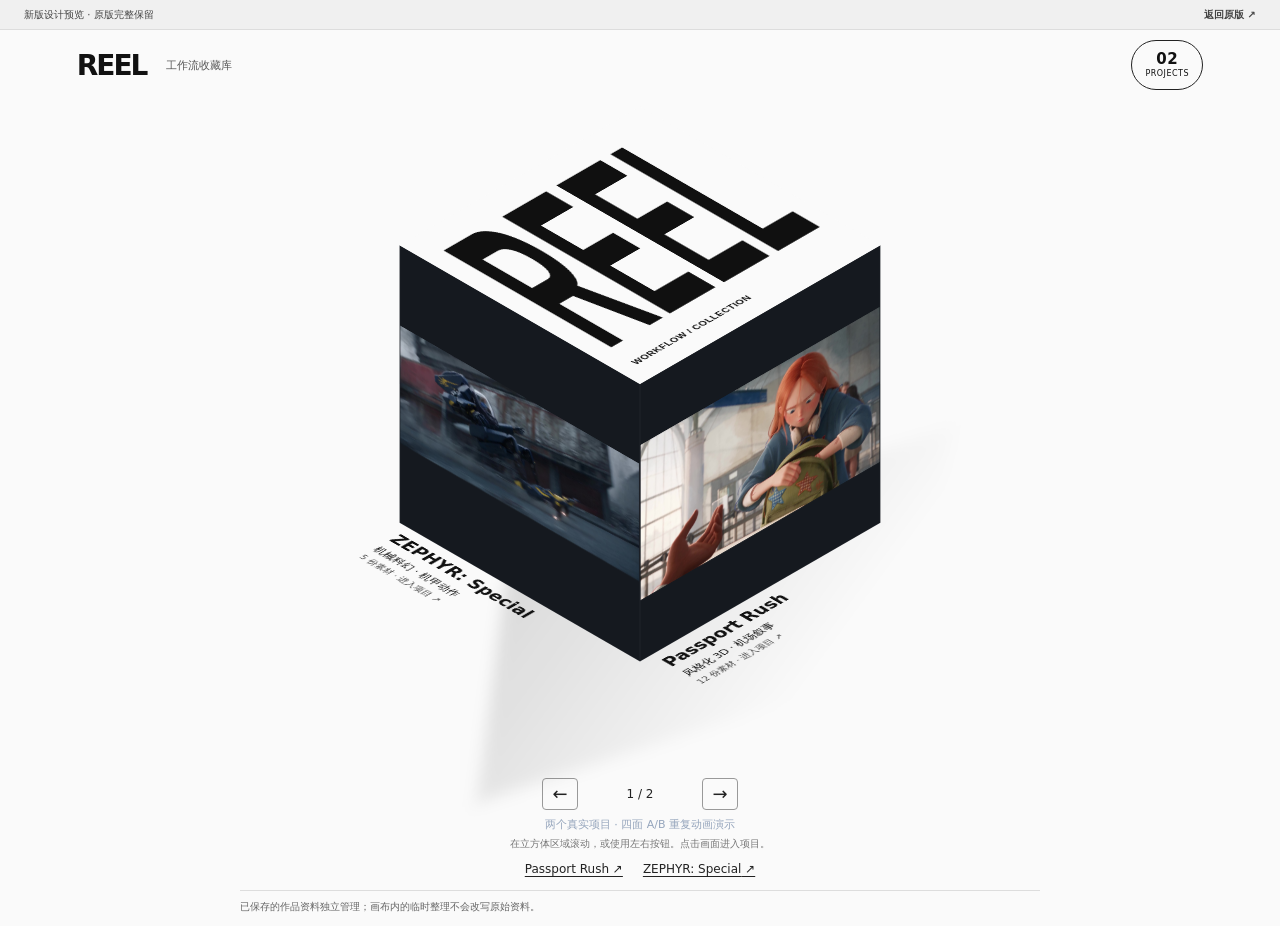
==== preview/index.html @ f267899e "Enlarge cube, correct arrow direction without changing wheel, and center project-count badge" ====
<!doctype html><html lang="zh-CN"><head><meta charset="UTF-8"/><meta name="viewport" content="width=device-width, initial-scale=1.0"/><meta name="theme-color" content="#11151c"/><meta name="description" content="REEL黑蓝工作区功能预览；Passport Rush 与 ZEPHYR 独立项目，完整视频、参考图与中英提示词。原版保留。"/><title>REEL · 新版设计预览</title><link rel="icon" href="./favicon.svg" type="image/svg+xml"/>  <script type="module" crossorigin src="./assets/index-7hRII21x.js"></script>
  <link rel="stylesheet" crossorigin href="./assets/index-BWHjVJ5m.css">
</head><body><div id="root"></div><noscript>REEL画布需要 JavaScript。此页面为公开静态预览，不提供上传或保存。</noscript></body></html>
---- preview/assets/index-BWHjVJ5m.css ----
:root{--theme-hue:336;--accent:hsl(var(--theme-hue) 78% 79%);--accent-strong:hsl(var(--theme-hue) 85% 68%);--lightningcss-light: ;--lightningcss-dark:initial;--lightningcss-light: ;--lightningcss-dark:initial;color-scheme:dark;--bg:hsl(var(--theme-hue) 14.3% 5.5%);--panel:hsl(var(--theme-hue) 13.6% 8.6%);--line:hsl(var(--theme-hue) 11.4% 17.3%);--text:hsl(var(--theme-hue) 15% 92.2%);--muted:hsl(var(--theme-hue) 7.4% 54.7%);--legacy-accent:hsl(var(--theme-hue) 67.7% 80.6%)}*{box-sizing:border-box}body{background:var(--bg);color:var(--text);margin:0;font-family:Inter,-apple-system,BlinkMacSystemFont,Segoe UI,PingFang SC,Microsoft Yahei,sans-serif;font-size:13px}button,input,select,textarea{font:inherit}button,a,input,textarea,select{-webkit-tap-highlight-color:transparent}button{cursor:pointer}button:disabled{opacity:.45;cursor:wait}button{justify-content:center;align-items:center;gap:7px;display:inline-flex}a{color:inherit;text-decoration:none}button:focus-visible,a:focus-visible{outline:2px solid var(--accent);outline-offset:3px}input:focus,textarea:focus,select:focus{outline:1px solid hsl(var(--theme-hue) 36.4% 66.1%);border-color:hsl(var(--theme-hue) 36.4% 66.1%)}.studio{min-height:100vh;display:flex}.sidebar{background:hsl(var(--theme-hue) 12.8% 7.6%);border-right:1px solid var(--line);z-index:30;flex-direction:column;flex-shrink:0;width:238px;padding:32px 19px 19px;display:flex;position:fixed;inset:0 auto 0 0}.brand{letter-spacing:3px;align-items:center;gap:12px;padding:0 9px;font-size:24px;font-weight:650;display:flex}.brand-mark{border:1px solid hsl(var(--theme-hue) 21.0% 52.4%);background:hsl(var(--theme-hue) 17.9% 15.3%);width:42px;height:42px;color:var(--accent);border-radius:11px;place-items:center;display:grid}.brand small{letter-spacing:2px;color:hsl(var(--theme-hue) 11.8% 60%);margin-top:5px;font-size:8px;font-weight:400;display:block}.private-label{color:hsl(var(--theme-hue) 18.8% 66.7%);letter-spacing:1px;align-items:center;gap:8px;margin:31px 8px 26px;font-size:10px;display:flex}.private-label>span,.top-label>span{background:hsl(var(--theme-hue) 42.0% 74.3%);border-radius:50%;width:5px;height:5px;display:inline-block}.sidebar-section{color:hsl(var(--theme-hue) 10.1% 66.9%);justify-content:space-between;align-items:center;margin:0 9px 12px;font-size:11px;display:flex}.icon-button{color:hsl(var(--theme-hue) 13.7% 70.0%);background:0 0;border:0;border-radius:6px;padding:5px}.icon-button:hover{background:hsl(var(--theme-hue) 18.6% 16.9%);color:#fff}.project-search{color:hsl(var(--theme-hue) 8.2% 52.2%);border:1px solid hsl(var(--theme-hue) 11.6% 16.9%);background:hsl(var(--theme-hue) 14.3% 5.5%);border-radius:7px;align-items:center;gap:8px;padding:9px 10px;display:flex}.project-search input{width:100%;min-width:0;color:hsl(var(--theme-hue) 18.4% 85.1%);background:0 0;border:0;outline:none;font-size:11px}.project-list{flex-direction:column;gap:6px;margin-top:17px;display:flex;overflow:auto}.project-list button{color:hsl(var(--theme-hue) 10.1% 69.0%);text-align:left;background:0 0;border:1px solid #0000;border-radius:8px;justify-content:flex-start;gap:10px;padding:13px 10px;font-size:12px}.project-list button span{text-overflow:ellipsis;white-space:nowrap;flex:1;overflow:hidden}.project-list button>svg:last-child{opacity:.4}.project-list button.active{border-color:hsl(var(--theme-hue) 21.8% 35.1%);background:linear-gradient(100deg,hsl(var(--theme-hue) 19.6% 19.0%),hsl(var(--theme-hue) 16.7% 11.8%));color:hsl(var(--theme-hue) 65.4% 89.8%)}.sidebar-bottom{gap:6px;margin-top:auto;padding-top:25px;display:grid}.sidebar-bottom>button{color:hsl(var(--theme-hue) 9.7% 59.6%);background:0 0;border:0;border-radius:7px;justify-content:flex-start;padding:10px;font-size:11px}.sidebar-bottom>button:hover{background:hsl(var(--theme-hue) 14.7% 13.3%)}.cloud-note{border-top:1px solid var(--line);color:hsl(var(--theme-hue) 12.0% 67.5%);align-items:center;gap:10px;margin-top:14px;padding:20px 10px 3px;font-size:10px;display:flex}.cloud-note small{color:hsl(var(--theme-hue) 7.8% 42.9%);margin-top:5px;font-size:9px;display:block}.main{width:calc(100% - 238px);min-width:0;margin-left:238px}.topbar{border-bottom:1px solid hsl(var(--theme-hue) 13.9% 14.1%);background:hsl(var(--theme-hue) 16.1% 6.1%);justify-content:space-between;align-items:center;height:68px;padding:0 36px;display:flex}.breadcrumb{color:hsl(var(--theme-hue) 7.6% 51.2%);align-items:center;gap:11px;font-size:11px;display:flex}.breadcrumb b{color:hsl(var(--theme-hue) 17.0% 79.2%);font-weight:400}.top-label{color:hsl(var(--theme-hue) 14.4% 60.6%);letter-spacing:1.5px;align-items:center;gap:7px;font-size:8px;display:flex}.mobile-toggle{display:none}.project-heading{justify-content:space-between;align-items:center;gap:25px;padding:34px 36px 25px;display:flex}.eyebrow{letter-spacing:2.2px;color:hsl(var(--theme-hue) 30.3% 65.7%);margin-bottom:12px;font-size:9px}h1{letter-spacing:-.6px;margin:0 0 13px;font-size:31px;font-weight:550}.project-heading p{color:hsl(var(--theme-hue) 9.8% 57.8%);max-width:680px;margin:0;font-size:12px;line-height:1.8}.project-meta{color:hsl(var(--theme-hue) 8.4% 46.7%);align-items:center;gap:11px;margin-top:16px;font-size:10px;display:flex}.project-meta a{color:hsl(var(--theme-hue) 34.8% 72.9%);align-items:center;gap:4px;display:flex}.heading-actions{flex-shrink:0;gap:9px;display:flex}.primary,.subtle{border-radius:7px;padding:10px 15px;font-size:11px;font-weight:500}.primary{border:1px solid hsl(var(--theme-hue) 63.6% 82.7%);background:hsl(var(--theme-hue) 57.8% 78.6%);color:hsl(var(--theme-hue) 29.8% 11.2%);box-shadow:0 2px 14px hsl(var(--theme-hue) 57.8% 78.6% / .055)}.primary:hover{background:hsl(var(--theme-hue) 72.7% 87.1%)}.subtle{border:1px solid hsl(var(--theme-hue) 16.9% 23.1%);background:hsl(var(--theme-hue) 15.8% 11.2%);color:hsl(var(--theme-hue) 25.2% 77.5%)}.subtle:hover{border-color:hsl(var(--theme-hue) 21.7% 49.6%)}.stats{border:1px solid var(--line);background:hsl(var(--theme-hue) 16.3% 8.4%);border-radius:10px;align-items:center;margin:0 36px 26px;padding:17px 23px;display:flex}.stats>div{border-right:1px solid hsl(var(--theme-hue) 12.9% 16.7%);align-items:center;gap:20px;min-width:115px;margin-right:23px;display:flex}.stats>div span{color:hsl(var(--theme-hue) 10.9% 58.6%);font-size:10px}.stats strong{color:hsl(var(--theme-hue) 23.1% 87.3%);font-size:24px;font-weight:400}.stats>div:first-child strong{color:hsl(var(--theme-hue) 61.3% 81.8%)}.stats>p{text-align:right;color:hsl(var(--theme-hue) 11.4% 41.2%);margin:0 0 0 auto;font-size:9px;line-height:1.8}.stats>p b{color:hsl(var(--theme-hue) 17.0% 66.5%);font-weight:400}.canvas-wrap{padding:0 36px 28px}.project-empty-strip{border:1px dashed hsl(var(--theme-hue) 22.7% 25.9%);background:hsl(var(--theme-hue) 21.4% 11.0%);color:hsl(var(--theme-hue) 16.4% 60.6%);border-radius:9px;justify-content:space-between;align-items:center;gap:15px;margin-bottom:14px;padding:16px 20px;font-size:11px;line-height:1.8;display:flex}.project-empty-strip strong{color:hsl(var(--theme-hue) 52.1% 81.2%);margin-right:9px}.project-empty-strip button{color:hsl(var(--theme-hue) 52.1% 81.2%);white-space:nowrap;background:0 0;border:0;font-size:11px}.iwc-stage{height:calc(100dvh - 400px)!important;min-height:390px!important}.welcome{text-align:center;background:radial-gradient(ellipse at 50% 32%,hsl(var(--theme-hue) 28.3% 18.0% / .188),transparent 55%);flex-direction:column;align-items:center;min-height:calc(100vh - 68px);padding:70px 40px;display:flex}.welcome h1{letter-spacing:1px;margin:9px 0 18px;font-size:43px;font-weight:500;line-height:1.4}.welcome p{color:hsl(var(--theme-hue) 12.5% 59.2%);margin:0 0 28px;font-size:12px;line-height:2}.large{padding:13px 21px;font-size:12px}.text-button{color:hsl(var(--theme-hue) 27.1% 64.5%);background:0 0;border:0;padding:12px;font-size:11px}.welcome-foot{color:hsl(var(--theme-hue) 12.2% 38.4%);align-items:center;gap:8px;margin-top:40px;font-size:9px;display:flex}.welcome-art{width:310px;height:150px;margin-bottom:25px;position:relative}.art-card{background:linear-gradient(145deg,hsl(var(--theme-hue) 15.7% 16.3%),hsl(var(--theme-hue) 16.3% 8.4%));border:1px solid hsl(var(--theme-hue) 19.4% 39.4%);width:112px;height:89px;color:hsl(var(--theme-hue) 37.8% 73.5%);z-index:2;border-radius:7px;flex-direction:column;justify-content:center;align-items:center;gap:12px;display:flex;position:absolute;box-shadow:0 10px 40px #0006}.art-card span{letter-spacing:1.5px;color:hsl(var(--theme-hue) 13.9% 52.2%);font-size:6px}.art-card.one{top:25px;left:0;transform:rotate(-8deg)}.art-card.two{z-index:3;border-color:hsl(var(--theme-hue) 26.2% 55.9%);width:135px;height:108px;top:0;left:98px}.art-card.three{top:43px;left:210px;transform:rotate(9deg)}.loading{min-height:60vh;color:hsl(var(--theme-hue) 14.1% 62.5%);justify-content:center;align-items:center;gap:15px;display:flex}.spinner{border:1px solid hsl(var(--theme-hue) 18.7% 24.1%);border-top-color:hsl(var(--theme-hue) 49.1% 78.4%);border-radius:50%;width:18px;height:18px;animation:1s linear infinite spin}@keyframes spin{to{transform:rotate(360deg)}}.muted{color:hsl(var(--theme-hue) 9.6% 51.0%);font-size:11px;line-height:1.7}.sidebar-empty{padding:10px;line-height:2}.alert{border:1px solid hsl(var(--theme-hue) 19.7% 25.9%);background:hsl(var(--theme-hue) 18.8% 13.5%);color:hsl(var(--theme-hue) 48.5% 81.0%);border-radius:6px;margin:15px 36px 0;padding:11px 40px 11px 14px;font-size:11px;line-height:1.7;position:relative}.alert button{color:inherit;background:0 0;border:0;position:absolute;top:10px;right:9px}.alert.error{background:hsl(var(--theme-hue) 27.3% 15.1%);color:#f0b4ba;border-color:#854c51}.hidden{display:none}.drawer-scrim,.modal-scrim{z-index:60;-webkit-backdrop-filter:blur(3px);backdrop-filter:blur(3px);background:#0009;position:fixed;inset:0}.drawer{background:hsl(var(--theme-hue) 15.8% 7.5%);border-left:1px solid hsl(var(--theme-hue) 19.1% 33.9%);width:min(680px,100%);height:100%;position:absolute;top:0;right:0;overflow:auto;box-shadow:-20px 0 80px #0005}.drawer-bar{border-bottom:1px solid hsl(var(--theme-hue) 16.9% 17.5%);color:hsl(var(--theme-hue) 17.0% 68.8%);justify-content:space-between;align-items:center;padding:20px 25px;font-size:11px;display:flex}.drawer-bar h2{color:hsl(var(--theme-hue) 35.4% 87.3%);margin:0;font-size:18px;font-weight:500}.detail-media{background:hsl(var(--theme-hue) 20.0% 2.9%);justify-content:center;align-items:center;min-height:200px;max-height:400px;display:flex}.detail-media img,.detail-media video{object-fit:contain;width:100%;max-height:400px}.detail-media>a{color:hsl(var(--theme-hue) 36.2% 77.3%);align-items:center;gap:10px;padding:70px;display:flex}.missing{height:210px;color:hsl(var(--theme-hue) 14.9% 39.6%);flex-direction:column;justify-content:center;align-items:center;gap:17px;font-size:11px;display:flex}.detail-body{padding:25px}.detail-title{justify-content:space-between;align-items:start;gap:14px;margin-bottom:23px;display:flex}.detail-title h2{margin:0;font-size:23px;font-weight:500;line-height:1.5}.detail-title button{flex-shrink:0}.model-record{border:1px solid hsl(var(--theme-hue) 20.7% 23.7%);background:hsl(var(--theme-hue) 22.2% 10.6%);border-radius:8px;flex-direction:column;gap:10px;padding:16px;display:flex}.model-record>span{color:hsl(var(--theme-hue) 17.8% 57.1%);font-size:10px}.model-record b{color:hsl(var(--theme-hue) 56.1% 83.9%);font-size:15px;font-weight:500}.model-record small{color:hsl(var(--theme-hue) 13.0% 43.7%);font-size:10px}.detail-section{margin-top:28px}.detail-section h3{color:hsl(var(--theme-hue) 25.3% 80.6%);margin:0 0 15px;font-size:12px;font-weight:500}.detail-section h3 span{color:hsl(var(--theme-hue) 15.3% 42.2%);margin-left:8px}.missing-text{color:hsl(var(--theme-hue) 11.0% 42.7%);border:1px dashed hsl(var(--theme-hue) 17.2% 19.4%);border-radius:6px;padding:15px;font-size:11px}.reference-grid{grid-template-columns:repeat(3,1fr);gap:10px;display:grid}.reference-grid button{background:hsl(var(--theme-hue) 20.8% 10.4%);border:1px solid hsl(var(--theme-hue) 20.0% 23.5%);color:hsl(var(--theme-hue) 17.8% 64.7%);border-radius:6px;flex-direction:column;padding:0;font-size:10px;display:flex;overflow:hidden}.reference-grid img{object-fit:cover;width:100%;height:90px}.reference-grid span{padding:8px}.prompt-block{border:1px solid hsl(var(--theme-hue) 17.9% 18.6%);background:hsl(var(--theme-hue) 20.0% 5.9%);border-radius:7px;margin-bottom:10px;padding:16px}.prompt-block label{letter-spacing:1px;color:hsl(var(--theme-hue) 16.9% 54.7%);font-size:9px}.prompt-block p{color:hsl(var(--theme-hue) 19.2% 80.6%);white-space:pre-wrap;overflow-wrap:anywhere;margin:11px 0 0;font-size:12px;line-height:1.9}.prompt-block.zh{background:hsl(var(--theme-hue) 22.0% 11.6%);border-color:hsl(var(--theme-hue) 24.2% 25.9%)}.prompt-block.zh p{color:hsl(var(--theme-hue) 33.3% 75.9%)}.stale{letter-spacing:0;margin-left:6px;font-size:10px;font-weight:400;color:#ebba7e!important}.source-link{color:hsl(var(--theme-hue) 38.2% 73.3%);gap:5px;font-size:11px;display:inline-flex}.note-text{white-space:pre-wrap;overflow-wrap:anywhere;color:hsl(var(--theme-hue) 17.3% 64.9%);font-size:12px;line-height:1.9}.detail-footer{border-top:1px solid hsl(var(--theme-hue) 19.1% 17.5%);justify-content:space-between;align-items:center;margin-top:25px;padding-top:20px;display:flex}.danger{color:#c78693;background:0 0;border:0;padding:8px 0;font-size:10px}.detail-footer a{color:hsl(var(--theme-hue) 22.2% 64.7%);gap:5px;font-size:10px;display:flex}.modal-scrim{justify-content:center;align-items:center;padding:25px;display:flex}.modal{background:hsl(var(--theme-hue) 18.2% 8.6%);border:1px solid hsl(var(--theme-hue) 18.4% 34.1%);border-radius:13px;width:530px;max-width:100%;max-height:90dvh;overflow:auto;box-shadow:0 30px 100px #0008}.modal form{padding:22px 25px}.modal form>label,.form-row>label{color:hsl(var(--theme-hue) 18.1% 66.5%);flex-direction:column;gap:8px;margin-bottom:19px;font-size:11px;display:flex}.modal input:not([type=checkbox]):not([type=file]),.modal textarea,.modal select{border:1px solid hsl(var(--theme-hue) 19.0% 23.7%);background:hsl(var(--theme-hue) 20.0% 5.9%);width:100%;color:hsl(var(--theme-hue) 28.0% 85.3%);border-radius:6px;padding:11px 12px;font-size:12px;line-height:1.7}.modal textarea{resize:vertical}.modal .form-row{gap:15px;display:flex}.form-row>label{flex:1;min-width:0}.form-hint{color:hsl(var(--theme-hue) 13.4% 45.3%);margin:0 0 18px;font-size:10px;line-height:1.8}.form-actions{border-top:1px solid hsl(var(--theme-hue) 19.1% 17.5%);justify-content:flex-end;align-items:center;gap:9px;margin-top:23px;padding-top:19px;display:flex}.form-actions .danger{margin-right:auto}.asset-modal{width:680px}.upload-zone{border:1px dashed hsl(var(--theme-hue) 19.8% 39.6%);background:hsl(var(--theme-hue) 22.9% 13.7%);cursor:pointer;border-radius:7px;justify-content:center;align-items:center;padding:20px;position:relative;flex-direction:row!important;gap:15px!important;display:flex!important}.upload-zone input{opacity:0;cursor:pointer;width:100%;position:absolute;inset:0}.upload-zone small{color:hsl(var(--theme-hue) 14.9% 52.5%);margin-top:5px;font-size:9px;display:block}.reference-options{border:1px solid hsl(var(--theme-hue) 18.1% 20.6%);border-radius:6px;flex-wrap:wrap;gap:12px;margin-bottom:20px;padding:14px;display:flex}.reference-options label{color:hsl(var(--theme-hue) 22.7% 68.0%);align-items:center;gap:6px;font-size:11px;display:flex}.reference-options input{accent-color:hsl(var(--theme-hue) 44.9% 72.9%)}.help-content{padding:10px 26px 26px}.help-content h3{color:hsl(var(--theme-hue) 45.6% 79.8%);margin:24px 0 10px;font-size:13px;font-weight:500}.help-content p{color:hsl(var(--theme-hue) 14.3% 60.2%);font-size:12px;line-height:1.9}.help-modal{width:600px}@media (width>=1500px){.stats>div{min-width:140px}}@media (width<=1200px){.stats>div{gap:14px;min-width:90px;margin-right:17px}.stats>p{display:none}.project-heading{align-items:flex-start}.heading-actions{flex-direction:column}.sidebar{width:210px;padding:28px 14px 18px}.main{width:calc(100% - 210px);margin-left:210px}}@media (width<=900px){.sidebar{width:190px}.main{width:calc(100% - 190px);margin-left:190px}.topbar{padding:0 23px}.project-heading{padding:25px 22px}.canvas-wrap{padding:0 22px 25px}.stats{margin:0 22px 22px;padding:15px}.stats>div{gap:9px;min-width:65px;margin-right:12px}.stats strong{font-size:20px}.stats>div:last-of-type{border:0;margin:0}.project-heading h1{font-size:25px}.alert{margin:12px 22px 0}.top-label{display:none}}@media (width<=700px){.sidebar{width:238px;transform:translate(-100%);box-shadow:15px 0 60px #0008}.sidebar.mobile-open{top:60px;transform:translate(0)}.main{width:100%;margin:0}.topbar{height:60px;padding:0 16px}.mobile-toggle{display:flex}.project-heading{flex-wrap:wrap;gap:12px;padding:24px 17px}.heading-actions{flex-direction:row}.project-heading h1{font-size:26px}.stats{justify-content:space-between;margin:0 17px 18px;padding:14px 12px}.stats>div{flex-direction:column;gap:7px;min-width:0;margin-right:0;padding-right:17px}.stats>div:last-of-type{padding:0}.stats>div span{font-size:9px}.canvas-wrap{padding:0 12px 20px}.project-empty-strip{flex-direction:column;align-items:flex-start;padding:12px}.iwc-stage{height:55dvh!important;min-height:340px!important}.welcome{padding:50px 20px}.welcome h1{font-size:36px}.welcome p{font-size:11px}.welcome-art{margin-bottom:4px;transform:scale(.85)}.alert{margin:12px 16px 0}.modal-scrim{padding:12px}.modal{max-height:94dvh}.modal form{padding:19px}.modal .form-row{gap:10px}.drawer-bar{padding:17px 19px}.detail-body{padding:20px}.reference-grid{grid-template-columns:repeat(2,1fr)}}.iwc-note-text{color:hsl(var(--theme-hue) 47.0% 83.7%);white-space:pre-wrap;background:linear-gradient(130deg,hsl(var(--theme-hue) 20.4% 19.2%),hsl(var(--theme-hue) 17.1% 13.7%));text-align:left;width:100%;height:135px;padding:20px;font-size:13px;line-height:1.8;overflow:hidden}.iwc-link{pointer-events:none;z-index:0;position:absolute;overflow:visible}.iwc-link line{stroke:hsl(var(--theme-hue) 38.4% 68.8%);stroke-width:2px;stroke-dasharray:6 5;opacity:.5}.note-preview{white-space:pre-wrap;overflow-wrap:anywhere;width:100%;color:hsl(var(--theme-hue) 45.5% 82.7%);background:linear-gradient(130deg,hsl(var(--theme-hue) 22.6% 18.2%),hsl(var(--theme-hue) 15.8% 11.2%));max-height:400px;padding:35px;font-size:18px;line-height:1.9;overflow:auto}.personal-note-info{color:hsl(var(--theme-hue) 27.7% 65.3%);flex-direction:column;gap:20px;font-size:12px;display:flex}.personal-note-info b{font-weight:400}.add-note{margin-bottom:20px}.research-plan{border:1px solid hsl(var(--theme-hue) 16.5% 22.5%);background:hsl(var(--theme-hue) 19.1% 9.2%);border-radius:8px;margin-bottom:16px;padding:15px 19px}.research-plan summary{cursor:pointer;color:hsl(var(--theme-hue) 33.9% 75.1%);font-size:12px}.research-plan summary span{color:hsl(var(--theme-hue) 10.0% 48.8%);margin-left:15px;font-size:10px}.research-plan>p,.research-plan footer{color:hsl(var(--theme-hue) 12.1% 53.1%);font-size:10px;line-height:1.8}.research-plan>div{grid-template-columns:repeat(2,1fr);gap:10px;margin:15px 0;display:grid}.research-plan article{border:1px solid hsl(var(--theme-hue) 21.7% 18.0%);border-radius:6px;padding:12px}.research-plan article b{color:hsl(var(--theme-hue) 19.5% 68.8%);font-size:11px;font-weight:500;display:block}.research-plan article small{color:hsl(var(--theme-hue) 11.8% 44.9%);margin-top:7px;font-size:10px;display:block}.research-plan footer{border-top:1px solid hsl(var(--theme-hue) 21.7% 18.0%);padding-top:12px}.iwc-group-frame{border:1px solid hsl(var(--theme-hue) 4.5% 26.3%);background:#303033;border-radius:7px}.iwc-group-frame>.iwc-legacy-title{color:hsl(var(--theme-hue) 5.8% 62.9%);letter-spacing:0;font-size:13px;font-weight:400;top:-28px;left:0}.iwc-stage{background-color:hsl(var(--theme-hue) 7.4% 10.6%)!important;background-image:radial-gradient(hsl(var(--theme-hue) 7.0% 22.4%) .7px,transparent .7px)!important}.iwc-card{border-color:hsl(var(--theme-hue) 6.6% 26.9%);background:hsl(var(--theme-hue) 9.3% 14.7%);border-radius:4px;box-shadow:0 3px 10px #0003}.iwc-card-copy{background:hsl(var(--theme-hue) 9.3% 14.7%)}.demo-link{color:hsl(var(--theme-hue) 29.4% 66.7%);align-items:center;gap:7px;margin:14px;font-size:11px;display:inline-flex}.demo-page{background:hsl(var(--theme-hue) 13.5% 7.3%);min-height:100vh}.demo-top{border-bottom:1px solid hsl(var(--theme-hue) 12.1% 17.8%);justify-content:space-between;align-items:center;height:86px;padding:0 36px;display:flex}.demo-heading{justify-content:space-between;align-items:center;padding:27px 38px 19px;display:flex}.demo-heading h1{font-size:30px}.demo-heading p{color:hsl(var(--theme-hue) 11.8% 60%);margin:0;font-size:12px}.demo-heading>span{color:hsl(var(--theme-hue) 35.3% 72.7%);background:hsl(var(--theme-hue) 19.1% 17.5%);border:1px solid hsl(var(--theme-hue) 19.1% 33.9%);border-radius:5px;padding:7px 11px;font-size:10px}.demo-disclaimer{color:hsl(var(--theme-hue) 18.7% 62.4%);border:1px solid hsl(var(--theme-hue) 23.1% 25.5%);background:hsl(var(--theme-hue) 20.0% 11.8%);border-radius:7px;margin:0 36px 20px;padding:12px 17px;font-size:10px;line-height:1.9}.demo-disclaimer b{color:hsl(var(--theme-hue) 41.3% 78.6%);font-weight:400;display:block}.demo-canvas{padding:0 24px 24px}.demo-canvas .iwc-stage{height:calc(100vh - 370px)!important;min-height:450px!important}.demo-canvas .iwc-footer>small{display:none}.demo-canvas .iwc-toolbar{background:hsl(var(--theme-hue) 12.5% 12.5%)}.demo-canvas .iwc{border-radius:9px}@media (width<=700px){.demo-top{height:75px;padding:0 15px}.demo-top .brand{font-size:21px}.demo-heading{gap:15px;padding:23px 18px}.demo-heading h1{font-size:24px}.demo-disclaimer{margin:0 16px 15px}.demo-canvas{padding:0 10px 15px}.demo-canvas .iwc-stage{height:60vh!important}.demo-heading>span{white-space:nowrap;font-size:8px}}.media-detail{border:1px solid hsl(var(--theme-hue) 6.8% 29.0%);background:hsl(var(--theme-hue) 10.2% 9.6%);border-radius:16px;width:min(1040px,94vw);height:auto;max-height:94dvh;padding:0 24px 25px;top:3dvh;left:50%;right:auto;transform:translate(-50%)}.media-detail .drawer-bar{color:hsl(var(--theme-hue) 9.4% 68.8%);border:0;padding:18px 0}.media-detail .detail-media{border:1px solid hsl(var(--theme-hue) 9.7% 36.5%);background:hsl(var(--theme-hue) 22.2% 3.5%);border-radius:14px;max-height:none;overflow:hidden}.media-detail .detail-media video{aspect-ratio:16/9;object-fit:contain;width:100%;max-height:56vh}.media-detail .detail-body{border:1px solid hsl(var(--theme-hue) 9.7% 24.3%);background:hsl(var(--theme-hue) 7.9% 14.9%);border-radius:18px;flex-direction:column;margin-top:17px;padding:23px;display:flex}.media-detail .detail-title,.media-detail .detail-body>h2{order:0;margin:0 0 17px;font-size:16px}.media-detail .model-record{border:0;border-top:1px solid hsl(var(--theme-hue) 10.3% 26.7%);background:0 0;border-radius:0;flex-flow:wrap;order:4;align-items:center;gap:15px;margin:16px 0 0;padding:16px 0 0;display:flex}.media-detail .model-record>span{font-size:10px}.media-detail .model-record b{font-size:13px}.media-detail .model-record small{flex-basis:100%}.media-detail .detail-section{margin-top:0}:is(.media-detail .detail-section:has(.reference-grid),.media-detail .detail-section:has(.missing-text),.media-detail .detail-section:has(.demo-ref-placeholders)){order:1;margin-bottom:18px}.media-detail .detail-section:has(.prompt-block){order:2}.media-detail .detail-section:has(.note-text){order:5;margin-top:20px}.media-detail .detail-footer{order:7}.media-detail .reference-grid{gap:12px;display:flex;overflow:auto}.media-detail .reference-grid button{width:90px;min-width:90px}.media-detail .reference-grid img{height:77px}.media-detail .prompt-block{background:0 0;border:0;border-radius:0;padding:12px 0}.media-detail .prompt-block p{color:hsl(var(--theme-hue) 21.2% 87.1%);font-size:14px;line-height:2}.media-detail .prompt-block.zh{border-top:1px solid hsl(var(--theme-hue) 14.1% 25.1%)}.media-detail .detail-body>.muted{order:8;margin:15px 0 0}.media-detail .detail-body>.source-link{order:9;margin-top:10px}.demo-ref-placeholders{gap:12px;display:flex}.demo-ref-placeholders>div{border:1px dashed hsl(var(--theme-hue) 14.4% 36.7%);background:hsl(var(--theme-hue) 11.6% 16.9%);width:80px;height:78px;color:hsl(var(--theme-hue) 15.4% 55.5%);border-radius:9px;place-items:center;font-size:9px;display:grid;position:relative}.demo-ref-placeholders b{background:hsl(var(--theme-hue) 15.6% 25.1%);border-radius:50%;place-items:center;width:17px;height:17px;font-weight:400;display:grid;position:absolute;top:6px;left:6px}@media (width<=700px){.media-detail{width:96vw;max-height:96dvh;padding:0 12px 15px;top:2dvh}.media-detail .detail-body{padding:16px}.media-detail .detail-media video{max-height:45vh}.media-detail .prompt-block p{font-size:12px}}.translation-card{border:1px solid hsl(var(--theme-hue) 18.5% 31.8%);background:hsl(var(--theme-hue) 18.1% 16.3%);color:hsl(var(--theme-hue) 28.3% 82.0%);border-radius:12px;margin:8px 0 15px;overflow:hidden}.translation-card>summary{cursor:pointer;color:hsl(var(--theme-hue) 57.3% 85.3%);background:hsl(var(--theme-hue) 17.2% 19.4%);padding:15px 18px;font-size:12px}.translation-card summary span{color:hsl(var(--theme-hue) 21.5% 62.5%);margin-left:10px;font-size:9px}.translation-body{padding:8px 18px 17px}.translation-text{white-space:pre-wrap;overflow-wrap:anywhere;color:hsl(var(--theme-hue) 32.3% 87.8%);margin:12px 0;font-size:14px;line-height:2}.copy-prompt{border:1px solid hsl(var(--theme-hue) 16.7% 37.6%);background:hsl(var(--theme-hue) 17.2% 19.4%);color:hsl(var(--theme-hue) 34.4% 74.9%);border-radius:5px;padding:5px 9px;font-size:10px}.english-original{border-top:1px solid hsl(var(--theme-hue) 18.2% 30.2%);margin-top:17px;padding-top:13px}.english-original>summary{color:hsl(var(--theme-hue) 22.0% 64.3%);cursor:pointer;font-size:11px}.english-original .translation-text{color:hsl(var(--theme-hue) 14.1% 69.4%);font-size:12px}.copy-status{color:hsl(var(--theme-hue) 32.7% 77.8%);margin-top:10px;font-size:10px;display:block}.media-detail .detail-section:has(.translation-card){order:2}.iwc-groups{min-height:42px}.inline-error{background:hsl(var(--theme-hue) 26.4% 20.8%);color:#f1bfca;border:1px solid #a36a75;border-radius:7px;margin-bottom:17px;padding:12px 14px;font-size:12px;line-height:1.8}.back-detail{background:hsl(var(--theme-hue) 17.2% 17.1%);border:1px solid hsl(var(--theme-hue) 19.3% 31.6%);color:hsl(var(--theme-hue) 40.7% 76.9%);border-radius:5px;margin-right:12px;padding:5px 8px;font-size:10px}.related-notes{order:6;margin-top:23px}.related-notes h3{color:hsl(var(--theme-hue) 28.9% 70.2%);font-size:12px;font-weight:500}.related-notes>button{text-align:left;border:1px solid hsl(var(--theme-hue) 20.0% 25.5%);background:hsl(var(--theme-hue) 19.4% 14.1%);width:100%;color:hsl(var(--theme-hue) 34.0% 79.8%);border-radius:7px;justify-content:space-between;margin:5px 0;padding:11px}.related-notes small,.related-notes p{color:hsl(var(--theme-hue) 14.8% 57.6%);font-size:10px}.alert .retry-save{border:1px solid hsl(var(--theme-hue) 17.7% 51.4%);color:hsl(var(--theme-hue) 56.2% 85.7%);border-radius:4px;margin:0 12px;padding:3px 8px;position:static}.media-detail .reference-evidence{order:1;margin:0 0 18px}.evidence-grid>button{text-align:left;border:1px solid hsl(var(--theme-hue) 18% 27%);background:hsl(var(--theme-hue) 15% 13%);color:var(--text);border-radius:8px;justify-content:flex-start;align-items:flex-start;gap:11px;padding:10px}.evidence-grid img{object-fit:cover;border-radius:5px;width:75px;height:68px}.evidence-grid button>div{min-width:0}.evidence-grid b{font-size:11px;font-weight:500;display:block}.evidence-status{color:#dfbd86;margin-top:7px;font-size:9px;display:block}.evidence-status.confirmed{color:#93c4ba}.evidence-status.context{color:#94a5bd}.evidence-grid p{color:var(--muted);margin:8px 0 0;font-size:10px;line-height:1.7}.evidence-editor{margin-bottom:19px}.evidence-editor>label{color:var(--accent);font-size:11px}.evidence-editor>div{border:1px solid var(--line);border-radius:7px;margin-top:9px;padding:12px}.evidence-editor label{color:var(--muted);align-items:center;gap:10px;margin-bottom:8px;font-size:11px;display:flex}.evidence-editor select{max-width:180px;margin-left:auto}@media (width<=700px){.evidence-grid{grid-template-columns:1fr}}.prompt-reading-tools{flex-wrap:wrap;align-items:center;gap:8px;margin-top:10px;display:flex}.prompt-reading-tools small{color:var(--muted);font-size:9px}.translation-text.compact-text{overscroll-behavior:contain;scrollbar-width:thin;scrollbar-color:var(--accent) transparent;max-height:360px;padding-right:12px;overflow:auto}.translation-text.full-text{max-height:none}.translation-text:focus-visible{outline:1px solid var(--accent);outline-offset:5px;border-radius:3px}.english-original>button{margin-top:12px}.media-detail .add-note{order:0;align-self:flex-end;margin:0 0 18px}.drawer-bar{background:var(--panel);z-index:3;position:sticky;top:0}.media-detail .drawer-bar{background:var(--panel)}.studio:has(.canvas-wrap) .main{width:100%;height:100dvh;margin-left:0;overflow:hidden}.studio:has(.canvas-wrap) .sidebar{z-index:45;transition:transform .18s;top:48px;transform:translate(-100%);box-shadow:12px 0 50px #0006}.studio:has(.canvas-wrap) .sidebar.mobile-open{transform:translate(0)}.studio:has(.canvas-wrap) .mobile-toggle{display:inline-flex}.studio:has(.canvas-wrap) .topbar{border-bottom-color:hsl(var(--theme-hue) 8% 15%);height:48px;padding:0 18px}.studio:has(.canvas-wrap) .project-heading{align-items:center;gap:15px;height:68px;padding:12px 20px}.studio:has(.canvas-wrap) .project-heading h1{letter-spacing:0;margin:0;font-size:18px}.studio:has(.canvas-wrap) .project-heading .eyebrow{display:none}.studio:has(.canvas-wrap) .project-heading p{display:none}.studio:has(.canvas-wrap) .project-meta{display:none}.studio:has(.canvas-wrap) .stats{display:none}.studio:has(.canvas-wrap) .heading-actions{flex-direction:row;gap:7px}.studio:has(.canvas-wrap) .heading-actions button{padding:8px 11px;font-size:10px}.studio:has(.canvas-wrap) .canvas-wrap{height:calc(100dvh - 116px);padding:0;position:relative}.studio:has(.canvas-wrap) .iwc{background:0 0;border:0;border-radius:0;height:100%}.studio:has(.canvas-wrap) .iwc-stage{max-height:none;background-color:#14171b!important;background-image:radial-gradient(hsl(var(--theme-hue) 9% 25% / .35) .6px,transparent .6px)!important;height:100%!important;min-height:0!important}.studio:has(.canvas-wrap) .iwc-toolbar{z-index:4;pointer-events:none;background:0 0;border:0;border-radius:9px;padding:0;position:absolute;top:12px;left:18px;right:18px}.studio:has(.canvas-wrap) .iwc-title{display:none}.studio:has(.canvas-wrap) .iwc-search{pointer-events:auto;background:hsl(var(--theme-hue) 15% 10% / .94);border-color:hsl(var(--theme-hue) 12% 25%);-webkit-backdrop-filter:blur(10px);backdrop-filter:blur(10px);flex:1;max-width:320px}.studio:has(.canvas-wrap) .iwc-groups{z-index:4;pointer-events:none;background:0 0;border:0;min-height:0;padding:0;position:absolute;top:65px;left:18px;right:18px}.studio:has(.canvas-wrap) .iwc-groups button{pointer-events:auto;background:hsl(var(--theme-hue) 13% 14% / .9);border-color:hsl(var(--theme-hue) 12% 24%);padding:6px 9px;font-size:10px}.studio:has(.canvas-wrap) .iwc-groups small{display:none}.studio:has(.canvas-wrap) .iwc-group-frame{background:hsl(var(--theme-hue) 16% 22% / .36);border-color:hsl(var(--theme-hue) 20% 40% / .18);border-radius:5px}.studio:has(.canvas-wrap) .iwc-footer{z-index:5;border:1px solid hsl(var(--theme-hue) 10% 27%);background:hsl(var(--theme-hue) 12% 12% / .92);-webkit-backdrop-filter:blur(14px);backdrop-filter:blur(14px);border-radius:12px;padding:9px 12px;position:absolute;bottom:16px;left:18px;right:18px;box-shadow:0 8px 28px #0004}.studio:has(.canvas-wrap) .project-empty-strip{z-index:5;background:hsl(var(--theme-hue) 14% 14% / .9);max-width:690px;padding:12px;position:absolute;top:113px;left:18px;right:18px}.studio:has(.canvas-wrap)>.main>.alert{z-index:55;width:min(720px,90vw);margin:0;position:fixed;top:55px;left:50%;transform:translate(-50%);box-shadow:0 10px 30px #0005}.switching-notice{z-index:55;background:var(--panel);color:var(--accent);border:1px solid var(--line);border-radius:7px;padding:8px 15px;font-size:11px;position:fixed;top:53px;left:50%;transform:translate(-50%);box-shadow:0 10px 30px #0004}.canvas-wrap[aria-busy=true]{cursor:wait}.canvas-wrap[aria-busy=true] .iwc{opacity:.75}@media (width<=700px){.studio:has(.canvas-wrap) .project-heading{flex-wrap:nowrap;height:62px;padding:10px 12px}.studio:has(.canvas-wrap) .project-heading h1{white-space:nowrap;text-overflow:ellipsis;max-width:38vw;font-size:15px;overflow:hidden}.studio:has(.canvas-wrap) .heading-actions{gap:4px}.studio:has(.canvas-wrap) .heading-actions button{padding:7px;font-size:9px}.studio:has(.canvas-wrap) .heading-actions button:first-child{display:none}.studio:has(.canvas-wrap) .canvas-wrap{height:calc(100dvh - 110px)}.studio:has(.canvas-wrap) .iwc-toolbar{left:10px;right:10px}.studio:has(.canvas-wrap) .iwc-groups{gap:5px;left:10px;right:10px}.studio:has(.canvas-wrap) .iwc-footer{padding:7px;bottom:10px;left:10px;right:10px}.studio:has(.canvas-wrap) .iwc-help{display:none}.studio:has(.canvas-wrap) .project-empty-strip{top:120px;left:10px;right:10px}.studio:has(.canvas-wrap) .iwc-groups button{padding:5px 7px;font-size:9px}}.preview-banner{color:#efd5e3;background:#241720;border-bottom:1px solid #523042;align-items:center;gap:10px;margin:0;padding:10px 26px;font-size:12px;line-height:1.6;display:flex}.preview-banner b{white-space:nowrap;color:#f4acd2}.readonly-control{opacity:.48;cursor:not-allowed!important}.studio:has(.canvas-wrap) .canvas-wrap{height:calc(100dvh - 149px)}.top-label span,.private-label span{background:var(--accent)}.public-help{white-space:normal}.public-help h3{color:var(--accent)}@media (width<=700px){.preview-banner{align-items:flex-start;gap:7px;padding:8px 12px;font-size:10px}.preview-banner span{line-height:1.5}.studio:has(.canvas-wrap) .canvas-wrap{height:calc(100dvh - 156px)}.public-heading-actions .subtle{display:none!important}.public-heading-actions .primary{font-size:10px}}.project-list a{color:inherit;border-radius:8px;align-items:center;gap:10px;padding:12px 14px;text-decoration:none;display:flex}.project-list a span{flex:1}.project-list a.active{color:#90baff;background:#4b87ff24}.generation-fields{gap:0;margin:12px 0;display:grid}.generation-fields>div{border-bottom:1px solid #ffffff14;grid-template-columns:minmax(100px,1fr) 2fr;gap:16px;padding:10px 0;display:grid}.generation-fields dt{color:#91a1ba}.generation-fields dd{white-space:pre-wrap;overflow-wrap:anywhere;margin:0}.reference-grid video{object-fit:cover;pointer-events:none;width:100%;height:100%;max-height:130px}.evidence-list video{object-fit:cover;pointer-events:none;width:72px;height:56px}.project-directory{color:#f5edf2;background:#171216;min-height:100vh;padding:clamp(24px,6vw,80px);font-family:Inter,system-ui,sans-serif}.project-directory header{align-items:center;gap:24px;margin-bottom:56px;display:flex}.project-directory header a{color:#edb9d1;font-size:28px;font-weight:700;text-decoration:none}.project-directory h1{font-size:36px}.project-directory-grid{grid-template-columns:repeat(auto-fit,minmax(260px,1fr));gap:24px;max-width:1150px;margin-top:30px;display:grid}.project-directory-card{color:inherit;background:#261d23;border:1px solid #705060;border-radius:16px;padding:30px;text-decoration:none}.project-directory-card:hover,.project-directory-card:focus{background:#39262f;outline:2px solid #d597b7}.project-directory-card>span{color:#e4a8c4;font-size:13px}.project-directory-card h2{margin:20px 0;font-size:28px}.project-directory-card p{color:#cab5c1;min-height:48px;line-height:1.7}.project-directory-card b{color:#ffc2df;margin-top:24px;display:block}.directory-note{margin-top:32px;font-size:14px}.project-switch{border-bottom:1px solid #523b47;flex-wrap:wrap;gap:10px;padding:16px 24px;display:flex}.project-switch a{color:#e4c7d7;border:1px solid #765265;border-radius:9px;padding:10px 14px;text-decoration:none}.project-switch a[aria-current=page]{color:#fff;background:#70445b;font-weight:700}.breadcrumb-projects{color:inherit;cursor:pointer;border-radius:7px;align-items:center;gap:12px;margin-left:-10px;padding:8px 10px;text-decoration:none;display:inline-flex}.breadcrumb-projects:hover,.breadcrumb-projects:focus-visible{color:#ffe2ef;background:#50313f;outline:1px solid #bd83a1}.breadcrumb-projects svg{pointer-events:none}.iwc{--iwc-accent:hsl(var(--theme-hue) 69.0% 77.3%);background:hsl(var(--theme-hue) 10.0% 7.8%);border:1px solid hsl(var(--theme-hue) 8.6% 20.6%);color:hsl(var(--theme-hue) 20.9% 91.6%);border-radius:14px;font-family:inherit;position:relative;overflow:hidden}.iwc button,.iwc input{font:inherit}.iwc button{cursor:pointer}.iwc button:focus-visible,.iwc input:focus-visible{outline:2px solid var(--iwc-accent);outline-offset:-2px}.iwc-toolbar{background:hsl(var(--theme-hue) 10.7% 11.0%);border-bottom:1px solid #ffffff0c;justify-content:space-between;align-items:center;gap:20px;padding:18px 20px;display:flex}.iwc-title{gap:6px;display:grid}.iwc-title strong{font-size:15px;font-weight:600}.iwc-title strong span{background:hsl(var(--theme-hue) 18.4% 19.2%);color:hsl(var(--theme-hue) 66.3% 82.5%);border-radius:5px;margin-left:8px;padding:3px 7px;font-size:11px}.iwc-title small,.iwc-groups small,.iwc-footer small{color:hsl(var(--theme-hue) 8.3% 57.3%);font-size:10px}.iwc-search{border:1px solid hsl(var(--theme-hue) 14.0% 23.7%);background:hsl(var(--theme-hue) 14.3% 6.9%);border-radius:8px;flex:1;align-items:center;gap:9px;max-width:370px;padding:7px 9px;display:flex}.iwc-search input{width:100%;min-width:0;color:hsl(var(--theme-hue) 20.9% 91.6%);background:0 0;border:0;outline:none;font-size:12px}.iwc-search>span{color:hsl(var(--theme-hue) 21.3% 64.1%);font-size:23px}.iwc-search button{color:hsl(var(--theme-hue) 50.9% 79.2%);white-space:nowrap;background:0 0;border:0;padding:5px;font-size:10px}.iwc-search button:disabled{opacity:.4;cursor:default}.iwc-groups{background:hsl(var(--theme-hue) 12.5% 9.4%);border-bottom:1px solid #ffffff0a;flex-wrap:wrap;align-items:center;gap:7px;padding:10px 20px;display:flex}.iwc-groups button{border:1px solid hsl(var(--theme-hue) 15% 22.2%);color:hsl(var(--theme-hue) 16.5% 77.5%);background:hsl(var(--theme-hue) 13.4% 13.1%);border-radius:6px;padding:6px 10px;font-size:11px}.iwc-groups button:hover{border-color:hsl(var(--theme-hue) 38.6% 65.5%);color:#fff}.iwc-groups button span{color:hsl(var(--theme-hue) 19.6% 62.0%);margin-left:8px;font-size:10px}.iwc-groups small{margin-left:auto}.iwc-stage{touch-action:none;-webkit-user-select:none;user-select:none;cursor:grab;background-color:hsl(var(--theme-hue) 12.5% 6.3%);background-image:radial-gradient(hsl(var(--theme-hue) 12.3% 28.6%) 1px,transparent 1px);height:650px;min-height:360px;max-height:78dvh;position:relative;overflow:hidden}.iwc-stage:active{cursor:grabbing}.iwc-world{transform-origin:0 0;will-change:transform;position:absolute;top:0;left:0}.iwc-group-frame{border:1px solid hsl(var(--theme-hue) 13.6% 39.0% / .259);background:hsl(var(--theme-hue) 13.8% 12.7% / .11);pointer-events:none;border-radius:16px;position:absolute}.iwc-group-frame>.iwc-legacy-title{letter-spacing:1px;color:hsl(var(--theme-hue) 52.6% 81.0%);font-size:14px;font-weight:600;position:absolute;top:16px;left:17px}.iwc-group-frame b{color:hsl(var(--theme-hue) 19.4% 60.6%);margin-left:9px;font-size:11px;font-weight:400}.iwc-card{border:1px solid hsl(var(--theme-hue) 13.3% 29.4%);text-align:left;background:hsl(var(--theme-hue) 14.8% 12.0%);color:hsl(var(--theme-hue) 28.6% 91.8%);touch-action:none;border-radius:10px;padding:0;transition:border-color .15s,opacity .15s;position:absolute;overflow:hidden;box-shadow:0 8px 24px #0005}.iwc-card:hover{border-color:hsl(var(--theme-hue) 44.7% 68.8%)}.iwc-card.is-active,.iwc-card.is-match{border:2px solid hsl(var(--theme-hue) 70.9% 77.1%);box-shadow:0 0 0 3px hsl(var(--theme-hue) 69.1% 73.3% / .157),0 8px 24px #0005}.iwc-card.is-dim{opacity:.32}.iwc-thumbnail{background:hsl(var(--theme-hue) 16.7% 4.7%);justify-content:center;align-items:center;height:135px;display:flex;position:relative;overflow:hidden}.iwc-thumbnail img,.iwc-thumbnail video{object-fit:cover;pointer-events:none;width:100%;height:100%}.iwc-kind{background:hsl(var(--theme-hue) 18.8% 6.3% / .8);color:hsl(var(--theme-hue) 30.7% 85.3%);border:1px solid #ffffff20;border-radius:4px;padding:3px 6px;font-size:9px;position:absolute;top:8px;left:8px}.iwc-play{background:hsl(var(--theme-hue) 22.2% 10.6% / .8);color:#fff;border:1px solid #ffffff60;border-radius:50%;place-items:center;width:38px;height:38px;padding-left:2px;font-size:15px;display:grid;position:absolute}.iwc-file{letter-spacing:3px;color:hsl(var(--theme-hue) 34.9% 66.3%);font-size:15px;font-weight:500}.iwc-card-copy{gap:5px;padding:8px 10px;display:grid}.iwc-card-copy strong{white-space:nowrap;text-overflow:ellipsis;font-size:11px;font-weight:500;overflow:hidden}.iwc-card-copy small{color:hsl(var(--theme-hue) 10.6% 59.2%);white-space:nowrap;text-overflow:ellipsis;font-size:9px;line-height:1.2;overflow:hidden}.iwc-footer{background:hsl(var(--theme-hue) 13.2% 10.4%);border-top:1px solid #ffffff0d;flex-wrap:wrap;align-items:center;gap:14px;padding:10px 14px;display:flex}.iwc-controls{border:1px solid hsl(var(--theme-hue) 15% 23.5%);background:hsl(var(--theme-hue) 15.2% 6.5%);border-radius:7px;align-items:center;display:flex;overflow:hidden}.iwc-controls button{color:hsl(var(--theme-hue) 25.0% 79.6%);background:0 0;border:0;padding:7px 10px;font-size:11px}.iwc-controls button:hover{background:hsl(var(--theme-hue) 20.4% 18.2%);color:#fff}.iwc-controls span{text-align:center;min-width:42px;color:hsl(var(--theme-hue) 13.6% 59.6%);font-size:10px}.iwc-help{color:hsl(var(--theme-hue) 8.3% 57.3%);font-size:10px}.iwc-footer>small{margin-left:auto}.iwc-empty{color:hsl(var(--theme-hue) 12.0% 62.5%);pointer-events:none;place-content:center;padding:25px;font-size:13px;display:grid;position:absolute;inset:0}.iwc-notice{color:hsl(var(--theme-hue) 49.5% 80.6%);background:hsl(var(--theme-hue) 21.4% 16.5%);justify-content:space-between;align-items:center;gap:12px;padding:10px 16px;font-size:11px;display:flex}.iwc-notice button{color:hsl(var(--theme-hue) 33.3% 80.0%);background:0 0;border:0;font-size:18px}.iwc-footer .iwc-save-error{color:#f2a395}@media (width<=760px){.iwc-toolbar{flex-direction:column;align-items:stretch;gap:12px;padding:14px}.iwc-search{flex:auto;max-width:none}.iwc-groups{padding:9px 12px}.iwc-groups small{display:none}.iwc-stage{height:560px;max-height:70dvh}.iwc-footer{gap:8px;padding:8px}.iwc-help{order:3;width:100%}.iwc-footer>small{font-size:9px}.iwc-controls button{padding:8px}.iwc-title small{font-size:10px}}@media (prefers-reduced-motion:reduce){.iwc-card{transition:none}}.iwc-stage,.iwc-stage:active{cursor:crosshair}.iwc-stage.is-panning,.iwc-stage.is-panning .iwc-card{cursor:grab}.iwc-stage.is-panning:active{cursor:grabbing}.iwc .iwc-card{cursor:move;z-index:2}.iwc-group-frame{pointer-events:auto;cursor:move;z-index:1}.iwc-group-title{letter-spacing:1px;color:hsl(var(--theme-hue) 52.6% 81%);pointer-events:auto;white-space:nowrap;touch-action:none;background:0 0;border:0;padding:5px 6px;font-size:14px;font-weight:600;position:absolute;top:12px;left:12px;cursor:move!important}.iwc-group-title:hover{background:#ffffff0a;border-radius:5px}.iwc-resize{pointer-events:auto;touch-action:none;display:block;position:absolute}.iwc-resize-n,.iwc-resize-s{cursor:ns-resize;height:10px;left:10px;right:10px}.iwc-resize-e,.iwc-resize-w{cursor:ew-resize;width:10px;top:10px;bottom:10px}.iwc-resize-ne,.iwc-resize-se,.iwc-resize-sw,.iwc-resize-nw{border:1px solid hsl(var(--theme-hue) 38% 55% / .6);background:hsl(var(--theme-hue) 15% 16%);border-radius:4px;width:14px;height:14px}.iwc-resize-ne{cursor:nesw-resize;top:-6px;right:-6px}.iwc-resize-se{cursor:nwse-resize;bottom:-6px;right:-6px}.iwc-resize-sw{cursor:nesw-resize;bottom:-6px;left:-6px}.iwc-resize-nw{cursor:nwse-resize;top:-6px;left:-6px}.iwc-marquee{z-index:4;pointer-events:none;border:1px solid var(--iwc-accent);background:hsl(var(--theme-hue) 65% 70% / .16);position:absolute}.iwc-selection-bar{background:hsl(var(--theme-hue) 12% 9%);min-height:42px;color:hsl(var(--theme-hue) 18% 71%);border-bottom:1px solid #ffffff0c;align-items:center;gap:8px;padding:8px 20px;font-size:11px;display:flex}.iwc-selection-bar>span{margin-right:4px}.iwc-selection-bar button{border:1px solid hsl(var(--theme-hue) 20% 30%);background:hsl(var(--theme-hue) 18% 16%);color:hsl(var(--theme-hue) 45% 84%);border-radius:5px;padding:5px 9px;font-size:11px}.iwc-selection-bar button:disabled{opacity:.35;cursor:default}.iwc-selection-bar small{color:#c99caa;margin-left:auto;font-size:10px}.iwc-selected-check{background:var(--iwc-accent);color:#25121a;border-radius:50%;place-items:center;width:20px;height:20px;font-size:12px;font-weight:700;display:grid;position:absolute;top:8px;right:8px}@media (width<=760px){.iwc-selection-bar{flex-wrap:wrap;gap:6px;padding:8px 12px}.iwc-selection-bar>span{width:100%}.iwc-selection-bar small{font-size:9px}.iwc-resize{min-width:14px;min-height:14px}}.iwc-resize-n,.iwc-resize-s{height:calc(10px * var(--iwc-inverse-zoom,1));left:calc(8px * var(--iwc-inverse-zoom,1));right:calc(8px * var(--iwc-inverse-zoom,1))}.iwc-resize-n{top:calc(-5px * var(--iwc-inverse-zoom,1))}.iwc-resize-s{bottom:calc(-5px * var(--iwc-inverse-zoom,1))}.iwc-resize-e,.iwc-resize-w{width:calc(10px * var(--iwc-inverse-zoom,1));top:calc(8px * var(--iwc-inverse-zoom,1));bottom:calc(8px * var(--iwc-inverse-zoom,1))}.iwc-resize-e{right:calc(-5px * var(--iwc-inverse-zoom,1))}.iwc-resize-w{left:calc(-5px * var(--iwc-inverse-zoom,1))}.iwc-resize-ne,.iwc-resize-se,.iwc-resize-sw,.iwc-resize-nw{width:calc(10px * var(--iwc-inverse-zoom,1));height:calc(10px * var(--iwc-inverse-zoom,1));border-width:calc(1px * var(--iwc-inverse-zoom,1))}.iwc-file-input{display:none}.iwc-drop-overlay{z-index:20;pointer-events:none;border:2px dashed var(--iwc-accent);background:hsl(var(--theme-hue) 20% 10% / .92);text-align:center;border-radius:12px;flex-direction:column;justify-content:center;align-items:center;gap:12px;padding:20px;display:flex;position:absolute;inset:12px}.iwc-drop-overlay strong{color:var(--iwc-accent);font-size:20px}.iwc-drop-overlay span{color:hsl(var(--theme-hue) 25% 80%);font-size:12px}.iwc .iwc-group-title{top:calc(-32px * var(--iwc-inverse-zoom,1));font-size:calc(12px * var(--iwc-inverse-zoom,1));padding:calc(5px * var(--iwc-inverse-zoom,1)) calc(6px * var(--iwc-inverse-zoom,1));border-radius:calc(5px * var(--iwc-inverse-zoom,1));line-height:1.4;left:0}.iwc-group-title b{font-size:calc(10px * var(--iwc-inverse-zoom,1));margin-left:calc(9px * var(--iwc-inverse-zoom,1))}.studio:has(.canvas-wrap) .iwc{flex-direction:column;min-height:0;display:flex}.studio:has(.canvas-wrap) .iwc-toolbar{z-index:auto;pointer-events:auto;border-radius:0;flex:none;gap:12px;padding:10px 18px 8px;position:relative;inset:auto}.studio:has(.canvas-wrap) .iwc-search{box-sizing:border-box;flex:0 320px;width:min(320px,100%);min-width:0;max-width:320px}.studio:has(.canvas-wrap) .iwc-groups{z-index:auto;pointer-events:auto;flex:none;gap:7px;padding:0 18px 8px;position:relative;inset:auto}.studio:has(.canvas-wrap) .iwc-selection-bar{z-index:auto;flex-wrap:wrap;flex:none;gap:8px;min-width:0;padding:8px 18px;position:relative}.studio:has(.canvas-wrap) .iwc-selection-bar button{white-space:nowrap;flex:none}.studio:has(.canvas-wrap) .iwc-selection-bar>span{min-width:0;max-width:100%}.studio:has(.canvas-wrap) .iwc-stage{flex:auto;height:auto!important;min-height:0!important}.studio:has(.canvas-wrap) .iwc-footer{z-index:auto;flex:none;margin:8px 12px;position:relative;inset:auto}.studio:has(.canvas-wrap) .iwc-notice{flex:none}@media (width<=760px){.studio:has(.canvas-wrap) .iwc-toolbar{flex-direction:row;padding:9px 12px 7px}.studio:has(.canvas-wrap) .iwc-groups{padding:0 12px 7px}.studio:has(.canvas-wrap) .iwc-selection-bar{padding:8px 12px}.studio:has(.canvas-wrap) .iwc-footer{margin:6px 8px}}.iwc-stage:focus,.iwc-stage:focus-visible{box-shadow:none;outline:none}.iwc-group-menu{z-index:30;border:1px solid hsl(var(--theme-hue) 20% 36%);background:hsl(var(--theme-hue) 15% 12%);border-radius:8px;min-width:160px;max-width:calc(100% - 16px);padding:5px;position:absolute;box-shadow:0 8px 24px #0008}.iwc .iwc-group-menu button{width:100%;color:hsl(var(--theme-hue) 30% 89%);text-align:left;white-space:nowrap;background:0 0;border:0;border-radius:4px;padding:9px 12px;font-size:12px;line-height:1.4;display:block}.iwc .iwc-group-menu button:hover,.iwc .iwc-group-menu button:focus-visible{background:hsl(var(--theme-hue) 25% 22%)}.iwc .iwc-asset-menu{box-sizing:border-box;min-width:0}.iwc .iwc-asset-menu button{justify-content:space-between;align-items:center;gap:16px;display:flex}.iwc-asset-menu kbd{font:inherit;opacity:.6;font-size:10px}.iwc-asset-menu small{color:hsl(var(--theme-hue) 12% 65%);white-space:normal;padding:5px 10px 3px;font-size:10px;line-height:1.5;display:block}.iwc .iwc-stage{cursor:grab}.iwc .iwc-stage:active{cursor:grabbing}.iwc .iwc-stage.is-selecting,.iwc .iwc-stage.is-selecting *{cursor:crosshair!important}.iwc .iwc-marquee{background:0 0;border-style:dashed;border-color:#e4dfe7}.iwc .iwc-selection-outline{z-index:4;box-sizing:border-box;pointer-events:none;background:0 0;border:1px dashed #e4dfe7;border-radius:12px;position:absolute}.iwc .iwc-floating-selection{z-index:10;box-sizing:border-box;background:hsl(var(--theme-hue) 8% 13% / .97);touch-action:none;border:1px solid #ffffff24;border-radius:11px;justify-content:center;align-items:center;gap:4px;height:42px;padding:5px;display:flex;position:absolute;box-shadow:0 6px 22px #0006}.iwc .iwc-floating-selection button{color:#eee8ee;white-space:nowrap;letter-spacing:0;touch-action:none;background:0 0;border:0;border-radius:6px;flex:0 auto;justify-content:center;align-items:center;gap:6px;width:auto;min-width:0;height:30px;margin:0;padding:5px 10px;font-size:12px;line-height:20px;display:inline-flex;position:static}.iwc .iwc-floating-selection button:hover{background:#ffffff12}.iwc .iwc-floating-selection button:disabled{opacity:.4;cursor:default}.iwc .iwc-floating-selection .iwc-selection-move{cursor:move;color:#b6aeb8;border-right:1px solid #ffffff1a;border-radius:5px 0 0 5px;padding-right:11px}.iwc .iwc-floating-selection .iwc-selection-move>span{font-size:20px;line-height:20px}.iwc .iwc-floating-selection .iwc-selection-group{color:var(--iwc-accent);background:hsl(var(--theme-hue) 25% 23%);font-weight:600}.iwc .iwc-group-icon{box-sizing:border-box;border:1px dashed;border-radius:3px;width:14px;height:14px;display:inline-block}@media (width<=420px){.iwc .iwc-floating-selection{gap:2px;padding:4px}.iwc .iwc-floating-selection button{gap:4px;padding:5px 6px;font-size:11px}}.iwc-resize-ne,.iwc-resize-se,.iwc-resize-sw,.iwc-resize-nw{width:calc(14px * var(--iwc-inverse-zoom,1));height:calc(14px * var(--iwc-inverse-zoom,1));background:0 0;border:0;border-radius:0}.iwc-resize-ne,.iwc-resize-se{right:calc(-7px * var(--iwc-inverse-zoom,1))}.iwc-resize-nw,.iwc-resize-sw{left:calc(-7px * var(--iwc-inverse-zoom,1))}.iwc-resize-ne,.iwc-resize-nw{top:calc(-7px * var(--iwc-inverse-zoom,1))}.iwc-resize-se,.iwc-resize-sw{bottom:calc(-7px * var(--iwc-inverse-zoom,1))}.iwc-sticky-tools{z-index:25;cursor:default;touch-action:manipulation;align-items:flex-start;gap:10px;max-width:calc(100% - 28px);display:flex;position:absolute;top:16px;left:14px}.iwc-sticky-tool-rail{border:1px solid hsl(var(--theme-hue) 18% 31%);background:hsl(var(--theme-hue) 15% 12%);border-radius:12px;flex-direction:column;padding:5px;display:flex;box-shadow:0 5px 20px #0004}.iwc .iwc-sticky-tool{width:49px;min-height:57px;color:hsl(var(--theme-hue) 25% 86%);cursor:pointer;background:0 0;border:0;border-radius:8px;flex-direction:column;justify-content:center;align-items:center;gap:4px;padding:7px 4px;display:flex}.iwc-sticky-tool span{letter-spacing:.08em;font-size:10px;line-height:1.2}.iwc .iwc-sticky-tool:hover,.iwc .iwc-sticky-tool.is-open{background:hsl(var(--theme-hue) 25% 25%);color:#fff5a8}.iwc-sticky-palette{box-sizing:border-box;border:1px solid hsl(var(--theme-hue) 20% 34%);background:hsl(var(--theme-hue) 15% 12%);width:220px;max-width:calc(100vw - 118px);color:hsl(var(--theme-hue) 20% 90%);border-radius:12px;padding:12px;box-shadow:0 10px 32px #0007}.iwc-sticky-palette header{justify-content:space-between;align-items:center;gap:8px;margin-bottom:10px;display:flex}.iwc-sticky-palette header strong{letter-spacing:.04em;font-size:12px;font-weight:600}.iwc .iwc-sticky-palette header button{width:26px;height:26px;color:inherit;cursor:pointer;background:0 0;border:0;border-radius:5px;padding:0;font-size:20px;line-height:1}.iwc .iwc-sticky-palette header button:hover{background:#ffffff12}.iwc-sticky-swatches{grid-template-columns:repeat(2,minmax(0,1fr));gap:9px;display:grid}.iwc .iwc-sticky-swatch{text-align:left;cursor:pointer;border:1px solid;border-radius:3px;align-items:flex-end;height:64px;padding:8px;display:flex;position:relative;box-shadow:0 2px 3px #0002}.iwc-sticky-swatch span{font-size:10px;font-weight:600}.iwc-sticky-swatch b{font-size:15px;line-height:1.2;position:absolute;top:4px;right:6px}.iwc .iwc-sticky-swatch[aria-pressed=true]{outline:2px solid var(--iwc-accent,#d9a8bd);outline-offset:2px}.iwc .iwc-sticky-create{border:1px solid hsl(var(--theme-hue) 25% 43%);background:hsl(var(--theme-hue) 26% 25%);width:100%;color:hsl(var(--theme-hue) 25% 94%);cursor:pointer;border-radius:6px;margin-top:13px;padding:9px 8px;font-size:11px;display:block}.iwc .iwc-sticky-create:hover{background:hsl(var(--theme-hue) 28% 31%)}.iwc-sticky-palette p{color:hsl(var(--theme-hue) 12% 67%);margin:9px 0 0;font-size:9px;line-height:1.5}.iwc-sticky-tools button:disabled{opacity:.4;cursor:default}.iwc-sticky-note{z-index:3;box-sizing:border-box;background:var(--sticky-background);color:var(--sticky-ink);cursor:default;border:0;border-radius:0;flex-direction:column;display:flex;position:absolute;overflow:visible;box-shadow:0 7px 15px #0003}.iwc-sticky-note.is-selected{outline:calc(1px * var(--iwc-inverse-zoom,1)) solid #4262ff;outline-offset:0}.iwc-sticky-note:not(.is-selected),.iwc-sticky-note:not(.is-selected):focus-visible{outline:none}.iwc .iwc-sticky-drag{z-index:1;width:100%;height:var(--sticky-drag-height,14px);cursor:move;touch-action:none;-webkit-user-select:none;user-select:none;background:0 0;border:0;min-height:0;padding:0;position:absolute;top:0;left:0;right:0}.iwc .iwc-sticky-drag:hover{background:0 0}.iwc .iwc-sticky-drag:focus-visible{outline:none}.iwc .iwc-sticky-text{box-sizing:border-box;width:100%;min-width:0;height:100%;min-height:0;padding:var(--sticky-padding,16px);resize:none;color:var(--sticky-ink);white-space:pre-wrap;overflow-wrap:anywhere;overscroll-behavior:contain;touch-action:pan-y;cursor:text;-webkit-user-select:text;user-select:text;scrollbar-color:#0005 transparent;scrollbar-width:thin;background:0 0;border:0;border-radius:0;flex:auto;margin:0;font:400 20px/1.5 system-ui,-apple-system,BlinkMacSystemFont,Segoe UI,sans-serif;display:block;overflow:auto}.iwc .iwc-sticky-text::placeholder{color:#575247;opacity:.78}.iwc .iwc-sticky-text:focus{box-shadow:none;outline:none}.iwc-sticky-resize{z-index:1;pointer-events:auto;touch-action:none;display:block;position:absolute}.iwc-sticky-resize-n,.iwc-sticky-resize-s{left:var(--sticky-hit-inset,8px);right:var(--sticky-hit-inset,8px);height:var(--sticky-hit-size,10px);cursor:ns-resize}.iwc-sticky-resize-n{top:calc(-1 * var(--sticky-hit-half,5px))}.iwc-sticky-resize-s{bottom:calc(-1 * var(--sticky-hit-half,5px))}.iwc-sticky-resize-e,.iwc-sticky-resize-w{top:var(--sticky-hit-inset,8px);bottom:var(--sticky-hit-inset,8px);width:var(--sticky-hit-size,10px);cursor:ew-resize}.iwc-sticky-resize-e{right:calc(-1 * var(--sticky-hit-half,5px))}.iwc-sticky-resize-w{left:calc(-1 * var(--sticky-hit-half,5px))}.iwc-sticky-resize-ne,.iwc-sticky-resize-se,.iwc-sticky-resize-sw,.iwc-sticky-resize-nw{width:var(--sticky-hit-size,10px);height:var(--sticky-hit-size,10px);box-sizing:border-box;border:calc(2px * var(--iwc-inverse-zoom,1)) solid #a5a5a5;background:#fff;border-radius:50%}.iwc-sticky-resize-ne{top:calc(-1 * var(--sticky-hit-half,5px));right:calc(-1 * var(--sticky-hit-half,5px));cursor:nesw-resize}.iwc-sticky-resize-se{bottom:calc(-1 * var(--sticky-hit-half,5px));right:calc(-1 * var(--sticky-hit-half,5px));cursor:nwse-resize}.iwc-sticky-resize-sw{bottom:calc(-1 * var(--sticky-hit-half,5px));left:calc(-1 * var(--sticky-hit-half,5px));cursor:nesw-resize}.iwc-sticky-resize-nw{top:calc(-1 * var(--sticky-hit-half,5px));left:calc(-1 * var(--sticky-hit-half,5px));cursor:nwse-resize}@media (width<=760px){.iwc-sticky-tools{gap:8px;max-width:calc(100% - 20px);top:12px;left:10px}.iwc .iwc-sticky-tool{width:44px;min-height:51px}.iwc-sticky-palette{width:202px;padding:10px}.iwc .iwc-sticky-swatch{height:57px}}.iwc-sticky-resize-n:after,.iwc-sticky-resize-s:after,.iwc-sticky-resize-e:after,.iwc-sticky-resize-w:after{content:"";width:var(--sticky-hit-inset,8px);height:var(--sticky-hit-inset,8px);border:calc(2px * var(--iwc-inverse-zoom,1)) solid white;box-sizing:border-box;background:#4262ff;border-radius:50%;position:absolute;top:50%;left:50%;transform:translate(-50%,-50%)}.iwc-sticky-note{cursor:move}.iwc .iwc-sticky-note[data-editing=false] .iwc-sticky-text{pointer-events:none;cursor:move;-webkit-user-select:none;user-select:none}.iwc-sticky-note[data-editing=true]{cursor:text}.iwc-sticky-resize{background:0 0!important;border:0!important}.iwc-sticky-resize:after{display:none!important}:root{--theme-hue:221;--lightningcss-light: ;--lightningcss-dark:initial;color-scheme:dark}.design-preview-bar{color:#abc4f2;z-index:50;background:#121a28;border-bottom:1px solid #29384e;justify-content:space-between;align-items:center;gap:16px;min-height:30px;padding:7px 24px;font-size:10px;display:flex}.design-preview-bar a{font-weight:600}.design-preview-bar a:hover{color:#e2edff}.archival-preview>.design-preview-bar{height:30px;position:fixed;inset:0 0 auto}.studio.archival-preview:has(.canvas-wrap) .main{flex-direction:column;height:100dvh;padding-top:30px;display:flex;overflow:hidden}.studio.archival-preview:has(.canvas-wrap) .sidebar{top:78px}.archival-preview .preview-banner,.archival-preview .project-switch{flex:none}.studio.archival-preview:has(.canvas-wrap) .topbar{flex:none}.studio.archival-preview:has(.canvas-wrap) .project-heading{flex:none}.studio.archival-preview:has(.canvas-wrap) .canvas-wrap{flex:1;height:auto;min-height:0}.project-directory{color:#e5ebf5;background:#11151c}.project-directory>.design-preview-bar{border-radius:6px;margin-bottom:30px}.project-directory header a{color:#b5ceff}.project-directory header span,.project-directory>p{color:#95a5bc}.project-directory-card{background:#1a212d;border-color:#33425b}.project-directory-card:hover,.project-directory-card:focus{background:#222e40;outline-color:#8cb5ff}.project-directory-card>span{color:#a8c7ff}.project-directory-card p{color:#aebed4}.project-directory-card b{color:#b7d1ff}.project-switch{border-color:#29384b}.project-switch a{color:#bacde8;border-color:#3c506d}.project-switch a[aria-current=page]{color:#fff;background:#314d77}.preview-banner{background:#151d2b;border-color:#29384b}.preview-banner b{color:#aacaff}.preview-banner span{color:#a8b8ce}.iwc .iwc-card{background:0 0;border:0;padding:0;display:block;overflow:visible;box-shadow:0 3px 10px #0003}.iwc .iwc-card:hover{outline-offset:3px;border:0;outline:1px solid #617da4}.iwc .iwc-card.is-active,.iwc .iwc-card.is-match{outline:2px solid var(--accent);outline-offset:4px;box-shadow:none;border:0}.iwc .iwc-thumbnail{background:0 0;width:100%;height:100%;display:block;overflow:hidden}.iwc .iwc-thumbnail img,.iwc .iwc-thumbnail video{object-fit:contain;object-position:center;width:100%;height:100%;display:block}.iwc .iwc-card-copy{pointer-events:none;background:0 0;flex-direction:column;align-items:flex-start;gap:3px;max-width:100%;margin:0;padding:0;display:flex;position:absolute;bottom:calc(100% + 8px);left:0;right:0}.iwc .iwc-card-copy strong{text-overflow:ellipsis;white-space:nowrap;max-width:100%;color:var(--text);font-size:11px;font-weight:500;line-height:1.25;overflow:hidden}.iwc .iwc-card-status{color:#8da1bb;font-size:9px;line-height:1.1}.iwc .iwc-card.is-active .iwc-card-status{color:var(--accent)}.iwc .iwc-kind,.iwc .iwc-selected-check,.iwc .iwc-play{display:none}.iwc .iwc-file{place-content:center;height:100%;display:grid}.iwc .iwc-note-text{height:100%;overflow:auto}.detail.drawer,.detail.drawer.media-detail{width:min(1160px,96vw);max-width:1160px;max-height:94dvh;padding:0;display:block}.detail .drawer-bar,.media-detail .drawer-bar{position:static}.media-external-title{justify-content:space-between;align-items:baseline;gap:16px;padding:24px 30px 10px;display:flex}.media-external-title h2{margin:0;font-size:22px;font-weight:600;line-height:1.3}.media-external-title>span{color:var(--muted);white-space:nowrap;font-size:10px}.detail.drawer .detail-media,.detail.drawer.media-detail .detail-media{background:0 0;border:0;width:auto;min-height:0;max-height:none;margin:0 30px;padding:0;display:block;position:relative;overflow:visible}.detail.drawer .detail-media>img,.detail.drawer .detail-media>video{object-fit:contain;background:#10141a;border:0;width:100%;max-width:100%;height:auto;max-height:none;margin:0;display:block}.detail.drawer .detail-body{padding:20px 30px 30px;display:block}.detail-title{display:none}.reference-grid{grid-template-columns:repeat(auto-fit,minmax(150px,1fr));gap:18px}.reference-grid button{background:0 0;border:0;flex-direction:column-reverse;align-items:stretch;gap:7px;padding:0;display:flex;overflow:visible}.reference-grid button img,.reference-grid button video{object-fit:contain;background:0 0;border:0;width:100%;height:auto;max-height:280px;display:block}.reference-grid button span{white-space:normal;text-align:left;background:0 0;padding:0;font-size:10px;line-height:1.4;position:static}.evidence-grid{grid-template-columns:repeat(auto-fit,minmax(170px,1fr));gap:18px;display:grid}.evidence-grid button{flex-direction:column-reverse;justify-content:flex-end;align-items:stretch;gap:8px;padding:10px;display:flex}.evidence-grid button>div{text-align:left;width:100%;min-width:0}.evidence-grid button>img,.evidence-grid button>video{object-fit:contain;object-position:left top;background:0 0;align-self:flex-start;width:auto;max-width:100%;height:auto;max-height:280px;display:block}.evidence-grid button b{margin-right:8px;font-size:11px;display:inline-block}.evidence-grid button p{margin:5px 0 0;font-size:10px;line-height:1.6}.evidence-grid .evidence-status{font-size:9px;display:inline-block}.reference-grid,.evidence-grid{place-items:start}.reference-grid button,.evidence-grid button{width:fit-content;max-width:100%}.reference-grid button img,.reference-grid button video{object-position:left top;align-self:flex-start;width:auto;max-width:100%;height:auto;max-height:280px}@media (width<=700px){.design-preview-bar{padding:7px 12px;font-size:9px}.project-directory>.design-preview-bar{margin-bottom:24px}.media-external-title{padding:18px 16px 8px}.media-external-title h2{font-size:19px}.detail.drawer .detail-media,.detail.drawer.media-detail .detail-media{margin:0 16px}.detail.drawer .detail-body{padding:16px}.detail.drawer,.detail.drawer.media-detail{width:100vw;max-height:100dvh}.reference-grid{grid-template-columns:repeat(2,minmax(0,1fr));gap:12px}}.detail.drawer .detail-media>video{aspect-ratio:auto}.detail.drawer .reference-grid{display:grid;overflow:visible}.detail.drawer .reference-grid button{width:fit-content;min-width:0;max-width:100%}.detail.drawer .reference-grid img,.detail.drawer .reference-grid video{object-fit:contain;width:auto;max-width:100%;height:auto;max-height:280px}.project-directory.fold-directory{color:#111;background:#fafafa;padding:0 clamp(20px,6vw,84px) 40px;overflow:hidden}.fold-directory>.design-preview-bar{color:#444;background:#f0f0f0;border-color:#ddd;border-radius:0;margin:0 calc(-1*clamp(20px,6vw,84px))}.fold-directory header{gap:20px;margin:0;padding:34px 0 0}.fold-directory header>a{letter-spacing:-2px;color:#111;font-size:36px;font-weight:800}.fold-directory header>span{color:#555;font-size:11px}.fold-directory header .fold-count{color:#111;border:1px solid #222;border-radius:50%;justify-content:center;align-items:center;width:70px;height:70px;margin-left:auto;font-size:9px;display:flex}.fold-intro{max-width:1100px;margin:45px auto 0}.fold-intro h1{letter-spacing:-3px;margin:0;font-size:clamp(34px,6vw,78px);font-weight:800;line-height:1.1}.fold-intro p{letter-spacing:.12em;color:#555;margin:12px 0 0;font-size:12px}.fold-book{max-width:1100px;margin:0 auto -35px}.fold-book>svg{width:100%;height:auto;display:block;overflow:visible}.fold-project{cursor:pointer;outline:none}.fold-page{fill:#14171b;stroke:#292a2a;stroke-width:1px}.fold-project-name{letter-spacing:-.5px;fill:#111;font-family:Inter,system-ui,sans-serif;font-size:22px;font-weight:750}.fold-project-number{fill:#555;font-family:Inter,system-ui,sans-serif;font-size:9px}.fold-project-enter{fill:#111;font-family:Inter,system-ui,sans-serif;font-size:12px;font-weight:650}.fold-focus{fill:none;stroke:#0000;stroke-width:3px;pointer-events:none}.fold-project:hover .fold-focus{stroke:#91b2dc}.fold-project:focus-visible .fold-focus{stroke:#2b6ac2;stroke-width:5px}.fold-project:focus-visible .fold-project-name{text-decoration:underline}.fold-light{pointer-events:none}.fold-directory>.directory-note{color:#666;border-top:1px solid #ddd;max-width:1100px;margin:0 auto;padding-top:16px;font-size:11px;line-height:1.7}@media (width<=700px){.fold-directory header{gap:12px;padding-top:22px}.fold-directory header>a{font-size:28px}.fold-directory header>span{font-size:9px}.fold-directory header .fold-count{width:54px;height:54px;font-size:7px}.fold-intro{margin-top:45px}.fold-intro h1{letter-spacing:-1px;font-size:36px}.fold-book{margin:30px -16px 20px}.fold-project-name{font-size:24px}.fold-project-number{font-size:11px}.fold-project-enter{font-size:15px}.fold-directory>.directory-note{font-size:10px}}@media (prefers-reduced-motion:reduce){.fold-project,.fold-project *{transition:none;animation:none}}@media (width>=701px){.project-directory.fold-directory{min-height:100svh;padding-bottom:12px}.fold-directory header{padding-top:12px}.fold-directory header>a{font-size:28px}.fold-directory header .fold-count{border-radius:24px;width:62px;height:42px;font-size:8px}.fold-intro{margin:16px auto 0}.fold-intro h1{letter-spacing:-1px;font-size:32px}.fold-intro p{margin:6px 0 0;font-size:11px}.fold-book{width:min(100%,97.2152svh - 213.873px);max-width:1100px;margin:0 auto}.fold-directory>.directory-note{padding-top:8px;font-size:10px;line-height:1.5}}.fold-sr-only{clip-path:inset(50%);white-space:nowrap;width:1px;height:1px;position:absolute;overflow:hidden}.fold-corridor{touch-action:pan-y;-webkit-user-select:none;user-select:none;outline:none}.fold-corridor:focus-visible{outline-offset:4px;outline:1px dashed #64748b}.fold-ground-heading>text:first-child{letter-spacing:0;fill:#101010;font-family:Impact,Arial Narrow,sans-serif;font-size:400px;font-weight:900}.fold-heading-caption{letter-spacing:1.2px;fill:#111;font-family:Arial,sans-serif;font-size:12px;font-weight:600}.fold-ground-label .fold-project-name{font-size:23px}.fold-project-brief{fill:#333;font-family:Inter,system-ui,sans-serif;font-size:13px}.fold-ground-label .fold-project-enter{fill:#555;font-size:12px}.fold-navigation{color:#222;justify-content:center;align-items:center;gap:22px;margin:0 auto 12px;display:flex}.fold-navigation button{color:#222;background:0 0;border:1px solid #999;border-radius:4px;width:36px;height:32px;font-size:18px}.fold-navigation button:disabled{opacity:.2;cursor:default}.fold-navigation span{text-align:center;font-variant-numeric:tabular-nums;min-width:80px;font-size:12px}.fold-mobile-caption{display:none}.fold-empty{text-align:center;color:#555;font-size:14px}@media (width>=701px){.fold-book.fold-corridor{width:min(100%,79.1753svh - 150.433px);margin:0 auto}.fold-directory>.directory-note{font-size:10px}.fold-directory header{padding-top:10px}}@media (width<=700px){.fold-book.fold-corridor{margin-top:18px;margin-bottom:0}.fold-mobile-caption{color:#111;margin:4px 0 20px;font-size:14px;display:block}.fold-mobile-caption a{justify-content:space-between;gap:12px;display:flex}.fold-mobile-caption span{color:#555;font-size:12px}.fold-navigation{margin-top:0}.fold-ground-label .fold-project-name{font-size:23px}.fold-project-brief{font-size:14px}}@media (prefers-reduced-motion:reduce){.fold-world{transition:none!important}}.fold-window{overflow:hidden}.reel-cube-stage{--cube-size:min(35.4vw,calc((100svh - 230px) * .5074),390px);width:100%;max-width:1000px;height:calc(var(--cube-size) * 2);touch-action:pan-y;isolation:isolate;outline:none;margin:8px auto 0;position:relative}.reel-cube-stage:focus-visible{outline-offset:3px;outline:1px dashed #777}.reel-cube-camera{width:var(--cube-size);height:var(--cube-size);margin-left:calc(var(--cube-size) / -2);margin-top:calc(var(--cube-size) / -2);transform-style:preserve-3d;z-index:2;position:absolute;top:42%;left:50%;transform:rotateX(-35.264deg)}.reel-cube{width:100%;height:100%;transform-style:preserve-3d;will-change:transform;position:relative}.reel-cube-face{backface-visibility:hidden;transform-style:preserve-3d;color:#111;background:#15191f;border:1px solid #1c2026;text-decoration:none;position:absolute;inset:0}.reel-cube-face img{object-fit:contain;pointer-events:none;width:100%;height:100%;display:block}.reel-cube-face:focus-visible{outline-offset:-3px;outline:3px solid #3772b5}.reel-cube-top{transform:rotateX(90deg) translateZ(calc(var(--cube-size) / 2));backface-visibility:hidden;background:#fafafa;position:absolute;inset:0}.reel-cube-top svg{width:100%;height:100%;display:block;overflow:hidden}.cube-reel-title{letter-spacing:0;fill:#101010;font-family:Impact,Arial Narrow,sans-serif;font-size:365px;font-weight:900}.cube-reel-subtitle{letter-spacing:.6px;fill:#111;font-family:Arial,sans-serif;font-size:12px;font-weight:600}.cube-ground-label{width:100%;height:calc(var(--cube-size) * .38);padding:calc(var(--cube-size) * .035) calc(var(--cube-size) * .04);transform-origin:50% 0;backface-visibility:hidden;align-items:flex-start;gap:calc(var(--cube-size) * .018);pointer-events:auto;background:0 0;flex-direction:column;display:flex;position:absolute;top:100%;left:0;transform:rotateX(90deg)}.cube-ground-label strong{font-size:calc(var(--cube-size) * .061);white-space:nowrap;font-weight:750;line-height:1.1}.cube-ground-label span{font-size:calc(var(--cube-size) * .037);white-space:nowrap;line-height:1.2}.cube-ground-label small{font-size:calc(var(--cube-size) * .032);white-space:nowrap;color:#444}.cube-floor-shadow{filter:blur(8px);z-index:0;pointer-events:none;background:linear-gradient(130deg,#0002,#0000 80%);width:45%;height:32%;position:absolute;top:60%;left:35%;transform:skewY(-25deg)rotate(8deg)}.cube-demo-note{text-align:center;color:#555;margin:0 auto 10px;font-size:11px;line-height:1.7}.cube-demo-note span{color:#777;font-size:10px;display:block}.cube-accessible-projects{color:#222;justify-content:center;gap:20px;margin:0 auto 14px;font-size:12px;display:flex}.cube-accessible-projects a{text-underline-offset:3px;text-decoration:underline}.cube-directory .fold-navigation{margin-bottom:6px}.cube-directory .directory-note{max-width:800px}.cube-directory header{padding-top:10px}@media (width<=700px){.reel-cube-stage{--cube-size:min(54.28vw,calc((100svh - 280px) * .5074));height:calc(var(--cube-size) * 2.04);margin-top:24px}.cube-directory header{padding-top:16px}.cube-demo-note,.cube-demo-note span{font-size:10px}.cube-accessible-projects{flex-wrap:wrap;gap:12px;font-size:12px}}@media (prefers-reduced-motion:reduce){.reel-cube{will-change:auto;transition:none!important}}.cube-directory header .fold-count{text-align:center;white-space:nowrap;border-radius:25px;flex-direction:column;flex:none;justify-content:center;align-items:center;gap:3px;width:72px;height:50px;padding:6px 8px;line-height:1;display:flex}.cube-directory header .fold-count>b{letter-spacing:.03em;font-size:15px;font-weight:650;line-height:1;display:block}.cube-directory header .fold-count>span{letter-spacing:.06em;color:inherit;font-size:8px;line-height:1;display:block}
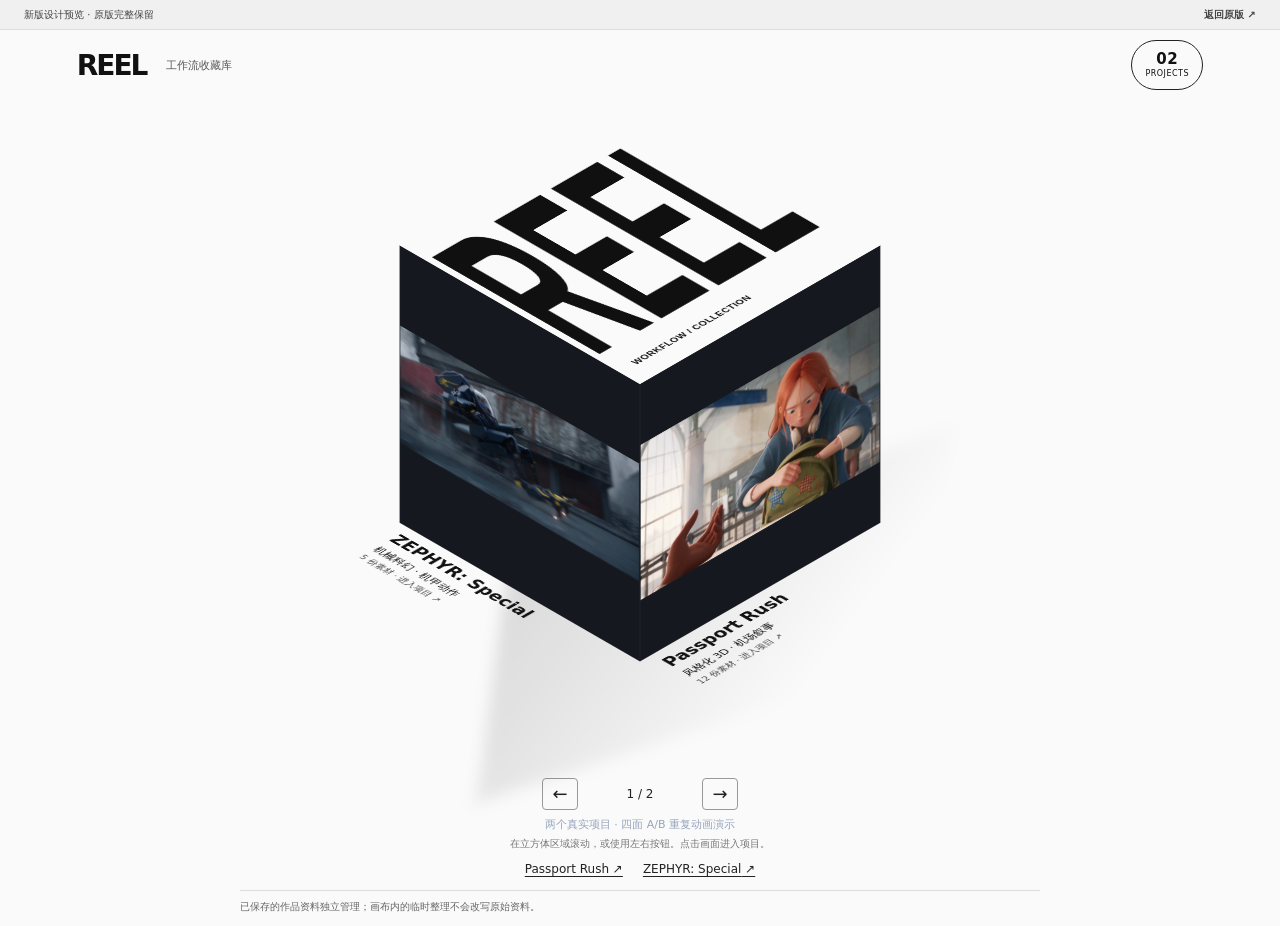
==== commit 514eaa88: "Align REEL at top-face left and match downward wheel to clockwise arrows" ====
--- a/preview/index.html
+++ b/preview/index.html
@@ -1,3 +1,3 @@
-<!doctype html><html lang="zh-CN"><head><meta charset="UTF-8"/><meta name="viewport" content="width=device-width, initial-scale=1.0"/><meta name="theme-color" content="#11151c"/><meta name="description" content="REEL黑蓝工作区功能预览；Passport Rush 与 ZEPHYR 独立项目，完整视频、参考图与中英提示词。原版保留。"/><title>REEL · 新版设计预览</title><link rel="icon" href="./favicon.svg" type="image/svg+xml"/>  <script type="module" crossorigin src="./assets/index-7hRII21x.js"></script>
+<!doctype html><html lang="zh-CN"><head><meta charset="UTF-8"/><meta name="viewport" content="width=device-width, initial-scale=1.0"/><meta name="theme-color" content="#11151c"/><meta name="description" content="REEL黑蓝工作区功能预览；Passport Rush 与 ZEPHYR 独立项目，完整视频、参考图与中英提示词。原版保留。"/><title>REEL · 新版设计预览</title><link rel="icon" href="./favicon.svg" type="image/svg+xml"/>  <script type="module" crossorigin src="./assets/index-C1elslyv.js"></script>
   <link rel="stylesheet" crossorigin href="./assets/index-BWHjVJ5m.css">
 </head><body><div id="root"></div><noscript>REEL画布需要 JavaScript。此页面为公开静态预览，不提供上传或保存。</noscript></body></html>
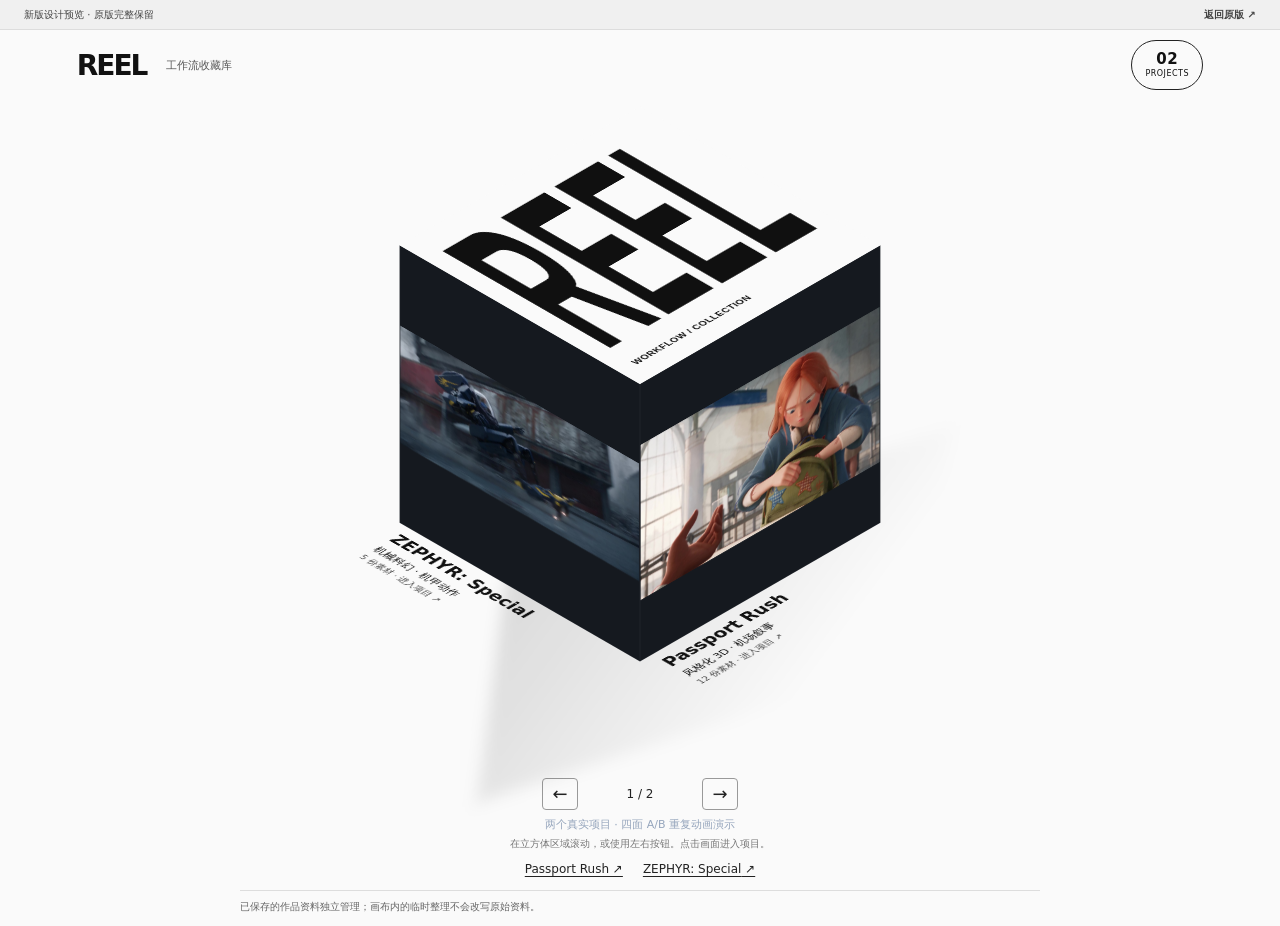
==== commit 056fe50b: "Balance REEL top-face margins using actual glyph ink metrics" ====
--- a/preview/index.html
+++ b/preview/index.html
@@ -1,3 +1,3 @@
-<!doctype html><html lang="zh-CN"><head><meta charset="UTF-8"/><meta name="viewport" content="width=device-width, initial-scale=1.0"/><meta name="theme-color" content="#11151c"/><meta name="description" content="REEL黑蓝工作区功能预览；Passport Rush 与 ZEPHYR 独立项目，完整视频、参考图与中英提示词。原版保留。"/><title>REEL · 新版设计预览</title><link rel="icon" href="./favicon.svg" type="image/svg+xml"/>  <script type="module" crossorigin src="./assets/index-C1elslyv.js"></script>
+<!doctype html><html lang="zh-CN"><head><meta charset="UTF-8"/><meta name="viewport" content="width=device-width, initial-scale=1.0"/><meta name="theme-color" content="#11151c"/><meta name="description" content="REEL黑蓝工作区功能预览；Passport Rush 与 ZEPHYR 独立项目，完整视频、参考图与中英提示词。原版保留。"/><title>REEL · 新版设计预览</title><link rel="icon" href="./favicon.svg" type="image/svg+xml"/>  <script type="module" crossorigin src="./assets/index-CBMSVihJ.js"></script>
   <link rel="stylesheet" crossorigin href="./assets/index-BWHjVJ5m.css">
 </head><body><div id="root"></div><noscript>REEL画布需要 JavaScript。此页面为公开静态预览，不提供上传或保存。</noscript></body></html>
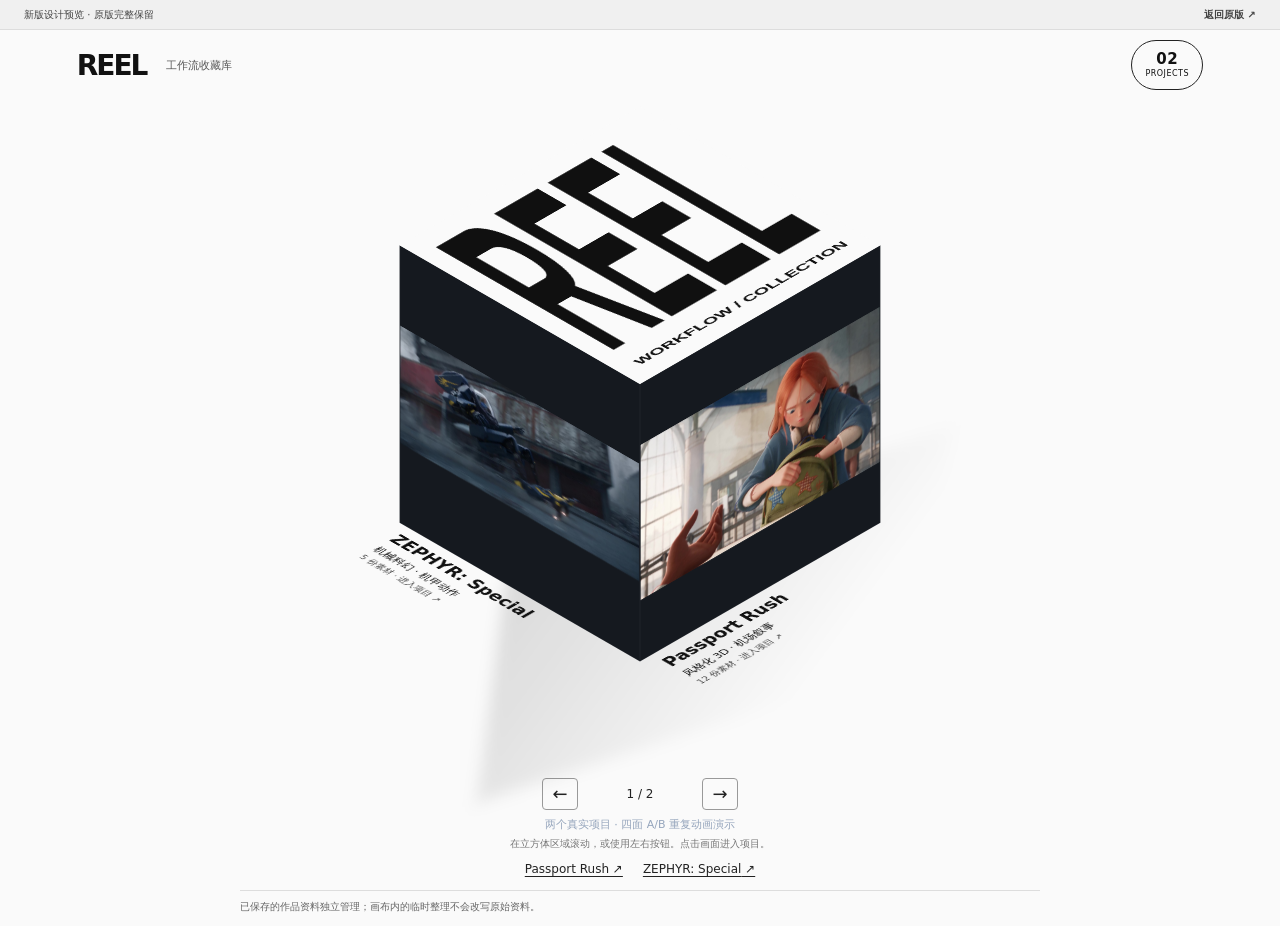
==== commit 2ab38252: "Fit title and subtitle ink to four-sided top-face print margins" ====
--- a/preview/index.html
+++ b/preview/index.html
@@ -1,3 +1,3 @@
-<!doctype html><html lang="zh-CN"><head><meta charset="UTF-8"/><meta name="viewport" content="width=device-width, initial-scale=1.0"/><meta name="theme-color" content="#11151c"/><meta name="description" content="REEL黑蓝工作区功能预览；Passport Rush 与 ZEPHYR 独立项目，完整视频、参考图与中英提示词。原版保留。"/><title>REEL · 新版设计预览</title><link rel="icon" href="./favicon.svg" type="image/svg+xml"/>  <script type="module" crossorigin src="./assets/index-CBMSVihJ.js"></script>
-  <link rel="stylesheet" crossorigin href="./assets/index-BWHjVJ5m.css">
+<!doctype html><html lang="zh-CN"><head><meta charset="UTF-8"/><meta name="viewport" content="width=device-width, initial-scale=1.0"/><meta name="theme-color" content="#11151c"/><meta name="description" content="REEL黑蓝工作区功能预览；Passport Rush 与 ZEPHYR 独立项目，完整视频、参考图与中英提示词。原版保留。"/><title>REEL · 新版设计预览</title><link rel="icon" href="./favicon.svg" type="image/svg+xml"/>  <script type="module" crossorigin src="./assets/index-iPk5XofP.js"></script>
+  <link rel="stylesheet" crossorigin href="./assets/index-DcPJltzl.css">
 </head><body><div id="root"></div><noscript>REEL画布需要 JavaScript。此页面为公开静态预览，不提供上传或保存。</noscript></body></html>
--- a/preview/assets/index-DcPJltzl.css
+++ b/preview/assets/index-DcPJltzl.css
@@ -0,0 +1 @@
+:root{--theme-hue:336;--accent:hsl(var(--theme-hue) 78% 79%);--accent-strong:hsl(var(--theme-hue) 85% 68%);--lightningcss-light: ;--lightningcss-dark:initial;--lightningcss-light: ;--lightningcss-dark:initial;color-scheme:dark;--bg:hsl(var(--theme-hue) 14.3% 5.5%);--panel:hsl(var(--theme-hue) 13.6% 8.6%);--line:hsl(var(--theme-hue) 11.4% 17.3%);--text:hsl(var(--theme-hue) 15% 92.2%);--muted:hsl(var(--theme-hue) 7.4% 54.7%);--legacy-accent:hsl(var(--theme-hue) 67.7% 80.6%)}*{box-sizing:border-box}body{background:var(--bg);color:var(--text);margin:0;font-family:Inter,-apple-system,BlinkMacSystemFont,Segoe UI,PingFang SC,Microsoft Yahei,sans-serif;font-size:13px}button,input,select,textarea{font:inherit}button,a,input,textarea,select{-webkit-tap-highlight-color:transparent}button{cursor:pointer}button:disabled{opacity:.45;cursor:wait}button{justify-content:center;align-items:center;gap:7px;display:inline-flex}a{color:inherit;text-decoration:none}button:focus-visible,a:focus-visible{outline:2px solid var(--accent);outline-offset:3px}input:focus,textarea:focus,select:focus{outline:1px solid hsl(var(--theme-hue) 36.4% 66.1%);border-color:hsl(var(--theme-hue) 36.4% 66.1%)}.studio{min-height:100vh;display:flex}.sidebar{background:hsl(var(--theme-hue) 12.8% 7.6%);border-right:1px solid var(--line);z-index:30;flex-direction:column;flex-shrink:0;width:238px;padding:32px 19px 19px;display:flex;position:fixed;inset:0 auto 0 0}.brand{letter-spacing:3px;align-items:center;gap:12px;padding:0 9px;font-size:24px;font-weight:650;display:flex}.brand-mark{border:1px solid hsl(var(--theme-hue) 21.0% 52.4%);background:hsl(var(--theme-hue) 17.9% 15.3%);width:42px;height:42px;color:var(--accent);border-radius:11px;place-items:center;display:grid}.brand small{letter-spacing:2px;color:hsl(var(--theme-hue) 11.8% 60%);margin-top:5px;font-size:8px;font-weight:400;display:block}.private-label{color:hsl(var(--theme-hue) 18.8% 66.7%);letter-spacing:1px;align-items:center;gap:8px;margin:31px 8px 26px;font-size:10px;display:flex}.private-label>span,.top-label>span{background:hsl(var(--theme-hue) 42.0% 74.3%);border-radius:50%;width:5px;height:5px;display:inline-block}.sidebar-section{color:hsl(var(--theme-hue) 10.1% 66.9%);justify-content:space-between;align-items:center;margin:0 9px 12px;font-size:11px;display:flex}.icon-button{color:hsl(var(--theme-hue) 13.7% 70.0%);background:0 0;border:0;border-radius:6px;padding:5px}.icon-button:hover{background:hsl(var(--theme-hue) 18.6% 16.9%);color:#fff}.project-search{color:hsl(var(--theme-hue) 8.2% 52.2%);border:1px solid hsl(var(--theme-hue) 11.6% 16.9%);background:hsl(var(--theme-hue) 14.3% 5.5%);border-radius:7px;align-items:center;gap:8px;padding:9px 10px;display:flex}.project-search input{width:100%;min-width:0;color:hsl(var(--theme-hue) 18.4% 85.1%);background:0 0;border:0;outline:none;font-size:11px}.project-list{flex-direction:column;gap:6px;margin-top:17px;display:flex;overflow:auto}.project-list button{color:hsl(var(--theme-hue) 10.1% 69.0%);text-align:left;background:0 0;border:1px solid #0000;border-radius:8px;justify-content:flex-start;gap:10px;padding:13px 10px;font-size:12px}.project-list button span{text-overflow:ellipsis;white-space:nowrap;flex:1;overflow:hidden}.project-list button>svg:last-child{opacity:.4}.project-list button.active{border-color:hsl(var(--theme-hue) 21.8% 35.1%);background:linear-gradient(100deg,hsl(var(--theme-hue) 19.6% 19.0%),hsl(var(--theme-hue) 16.7% 11.8%));color:hsl(var(--theme-hue) 65.4% 89.8%)}.sidebar-bottom{gap:6px;margin-top:auto;padding-top:25px;display:grid}.sidebar-bottom>button{color:hsl(var(--theme-hue) 9.7% 59.6%);background:0 0;border:0;border-radius:7px;justify-content:flex-start;padding:10px;font-size:11px}.sidebar-bottom>button:hover{background:hsl(var(--theme-hue) 14.7% 13.3%)}.cloud-note{border-top:1px solid var(--line);color:hsl(var(--theme-hue) 12.0% 67.5%);align-items:center;gap:10px;margin-top:14px;padding:20px 10px 3px;font-size:10px;display:flex}.cloud-note small{color:hsl(var(--theme-hue) 7.8% 42.9%);margin-top:5px;font-size:9px;display:block}.main{width:calc(100% - 238px);min-width:0;margin-left:238px}.topbar{border-bottom:1px solid hsl(var(--theme-hue) 13.9% 14.1%);background:hsl(var(--theme-hue) 16.1% 6.1%);justify-content:space-between;align-items:center;height:68px;padding:0 36px;display:flex}.breadcrumb{color:hsl(var(--theme-hue) 7.6% 51.2%);align-items:center;gap:11px;font-size:11px;display:flex}.breadcrumb b{color:hsl(var(--theme-hue) 17.0% 79.2%);font-weight:400}.top-label{color:hsl(var(--theme-hue) 14.4% 60.6%);letter-spacing:1.5px;align-items:center;gap:7px;font-size:8px;display:flex}.mobile-toggle{display:none}.project-heading{justify-content:space-between;align-items:center;gap:25px;padding:34px 36px 25px;display:flex}.eyebrow{letter-spacing:2.2px;color:hsl(var(--theme-hue) 30.3% 65.7%);margin-bottom:12px;font-size:9px}h1{letter-spacing:-.6px;margin:0 0 13px;font-size:31px;font-weight:550}.project-heading p{color:hsl(var(--theme-hue) 9.8% 57.8%);max-width:680px;margin:0;font-size:12px;line-height:1.8}.project-meta{color:hsl(var(--theme-hue) 8.4% 46.7%);align-items:center;gap:11px;margin-top:16px;font-size:10px;display:flex}.project-meta a{color:hsl(var(--theme-hue) 34.8% 72.9%);align-items:center;gap:4px;display:flex}.heading-actions{flex-shrink:0;gap:9px;display:flex}.primary,.subtle{border-radius:7px;padding:10px 15px;font-size:11px;font-weight:500}.primary{border:1px solid hsl(var(--theme-hue) 63.6% 82.7%);background:hsl(var(--theme-hue) 57.8% 78.6%);color:hsl(var(--theme-hue) 29.8% 11.2%);box-shadow:0 2px 14px hsl(var(--theme-hue) 57.8% 78.6% / .055)}.primary:hover{background:hsl(var(--theme-hue) 72.7% 87.1%)}.subtle{border:1px solid hsl(var(--theme-hue) 16.9% 23.1%);background:hsl(var(--theme-hue) 15.8% 11.2%);color:hsl(var(--theme-hue) 25.2% 77.5%)}.subtle:hover{border-color:hsl(var(--theme-hue) 21.7% 49.6%)}.stats{border:1px solid var(--line);background:hsl(var(--theme-hue) 16.3% 8.4%);border-radius:10px;align-items:center;margin:0 36px 26px;padding:17px 23px;display:flex}.stats>div{border-right:1px solid hsl(var(--theme-hue) 12.9% 16.7%);align-items:center;gap:20px;min-width:115px;margin-right:23px;display:flex}.stats>div span{color:hsl(var(--theme-hue) 10.9% 58.6%);font-size:10px}.stats strong{color:hsl(var(--theme-hue) 23.1% 87.3%);font-size:24px;font-weight:400}.stats>div:first-child strong{color:hsl(var(--theme-hue) 61.3% 81.8%)}.stats>p{text-align:right;color:hsl(var(--theme-hue) 11.4% 41.2%);margin:0 0 0 auto;font-size:9px;line-height:1.8}.stats>p b{color:hsl(var(--theme-hue) 17.0% 66.5%);font-weight:400}.canvas-wrap{padding:0 36px 28px}.project-empty-strip{border:1px dashed hsl(var(--theme-hue) 22.7% 25.9%);background:hsl(var(--theme-hue) 21.4% 11.0%);color:hsl(var(--theme-hue) 16.4% 60.6%);border-radius:9px;justify-content:space-between;align-items:center;gap:15px;margin-bottom:14px;padding:16px 20px;font-size:11px;line-height:1.8;display:flex}.project-empty-strip strong{color:hsl(var(--theme-hue) 52.1% 81.2%);margin-right:9px}.project-empty-strip button{color:hsl(var(--theme-hue) 52.1% 81.2%);white-space:nowrap;background:0 0;border:0;font-size:11px}.iwc-stage{height:calc(100dvh - 400px)!important;min-height:390px!important}.welcome{text-align:center;background:radial-gradient(ellipse at 50% 32%,hsl(var(--theme-hue) 28.3% 18.0% / .188),transparent 55%);flex-direction:column;align-items:center;min-height:calc(100vh - 68px);padding:70px 40px;display:flex}.welcome h1{letter-spacing:1px;margin:9px 0 18px;font-size:43px;font-weight:500;line-height:1.4}.welcome p{color:hsl(var(--theme-hue) 12.5% 59.2%);margin:0 0 28px;font-size:12px;line-height:2}.large{padding:13px 21px;font-size:12px}.text-button{color:hsl(var(--theme-hue) 27.1% 64.5%);background:0 0;border:0;padding:12px;font-size:11px}.welcome-foot{color:hsl(var(--theme-hue) 12.2% 38.4%);align-items:center;gap:8px;margin-top:40px;font-size:9px;display:flex}.welcome-art{width:310px;height:150px;margin-bottom:25px;position:relative}.art-card{background:linear-gradient(145deg,hsl(var(--theme-hue) 15.7% 16.3%),hsl(var(--theme-hue) 16.3% 8.4%));border:1px solid hsl(var(--theme-hue) 19.4% 39.4%);width:112px;height:89px;color:hsl(var(--theme-hue) 37.8% 73.5%);z-index:2;border-radius:7px;flex-direction:column;justify-content:center;align-items:center;gap:12px;display:flex;position:absolute;box-shadow:0 10px 40px #0006}.art-card span{letter-spacing:1.5px;color:hsl(var(--theme-hue) 13.9% 52.2%);font-size:6px}.art-card.one{top:25px;left:0;transform:rotate(-8deg)}.art-card.two{z-index:3;border-color:hsl(var(--theme-hue) 26.2% 55.9%);width:135px;height:108px;top:0;left:98px}.art-card.three{top:43px;left:210px;transform:rotate(9deg)}.loading{min-height:60vh;color:hsl(var(--theme-hue) 14.1% 62.5%);justify-content:center;align-items:center;gap:15px;display:flex}.spinner{border:1px solid hsl(var(--theme-hue) 18.7% 24.1%);border-top-color:hsl(var(--theme-hue) 49.1% 78.4%);border-radius:50%;width:18px;height:18px;animation:1s linear infinite spin}@keyframes spin{to{transform:rotate(360deg)}}.muted{color:hsl(var(--theme-hue) 9.6% 51.0%);font-size:11px;line-height:1.7}.sidebar-empty{padding:10px;line-height:2}.alert{border:1px solid hsl(var(--theme-hue) 19.7% 25.9%);background:hsl(var(--theme-hue) 18.8% 13.5%);color:hsl(var(--theme-hue) 48.5% 81.0%);border-radius:6px;margin:15px 36px 0;padding:11px 40px 11px 14px;font-size:11px;line-height:1.7;position:relative}.alert button{color:inherit;background:0 0;border:0;position:absolute;top:10px;right:9px}.alert.error{background:hsl(var(--theme-hue) 27.3% 15.1%);color:#f0b4ba;border-color:#854c51}.hidden{display:none}.drawer-scrim,.modal-scrim{z-index:60;-webkit-backdrop-filter:blur(3px);backdrop-filter:blur(3px);background:#0009;position:fixed;inset:0}.drawer{background:hsl(var(--theme-hue) 15.8% 7.5%);border-left:1px solid hsl(var(--theme-hue) 19.1% 33.9%);width:min(680px,100%);height:100%;position:absolute;top:0;right:0;overflow:auto;box-shadow:-20px 0 80px #0005}.drawer-bar{border-bottom:1px solid hsl(var(--theme-hue) 16.9% 17.5%);color:hsl(var(--theme-hue) 17.0% 68.8%);justify-content:space-between;align-items:center;padding:20px 25px;font-size:11px;display:flex}.drawer-bar h2{color:hsl(var(--theme-hue) 35.4% 87.3%);margin:0;font-size:18px;font-weight:500}.detail-media{background:hsl(var(--theme-hue) 20.0% 2.9%);justify-content:center;align-items:center;min-height:200px;max-height:400px;display:flex}.detail-media img,.detail-media video{object-fit:contain;width:100%;max-height:400px}.detail-media>a{color:hsl(var(--theme-hue) 36.2% 77.3%);align-items:center;gap:10px;padding:70px;display:flex}.missing{height:210px;color:hsl(var(--theme-hue) 14.9% 39.6%);flex-direction:column;justify-content:center;align-items:center;gap:17px;font-size:11px;display:flex}.detail-body{padding:25px}.detail-title{justify-content:space-between;align-items:start;gap:14px;margin-bottom:23px;display:flex}.detail-title h2{margin:0;font-size:23px;font-weight:500;line-height:1.5}.detail-title button{flex-shrink:0}.model-record{border:1px solid hsl(var(--theme-hue) 20.7% 23.7%);background:hsl(var(--theme-hue) 22.2% 10.6%);border-radius:8px;flex-direction:column;gap:10px;padding:16px;display:flex}.model-record>span{color:hsl(var(--theme-hue) 17.8% 57.1%);font-size:10px}.model-record b{color:hsl(var(--theme-hue) 56.1% 83.9%);font-size:15px;font-weight:500}.model-record small{color:hsl(var(--theme-hue) 13.0% 43.7%);font-size:10px}.detail-section{margin-top:28px}.detail-section h3{color:hsl(var(--theme-hue) 25.3% 80.6%);margin:0 0 15px;font-size:12px;font-weight:500}.detail-section h3 span{color:hsl(var(--theme-hue) 15.3% 42.2%);margin-left:8px}.missing-text{color:hsl(var(--theme-hue) 11.0% 42.7%);border:1px dashed hsl(var(--theme-hue) 17.2% 19.4%);border-radius:6px;padding:15px;font-size:11px}.reference-grid{grid-template-columns:repeat(3,1fr);gap:10px;display:grid}.reference-grid button{background:hsl(var(--theme-hue) 20.8% 10.4%);border:1px solid hsl(var(--theme-hue) 20.0% 23.5%);color:hsl(var(--theme-hue) 17.8% 64.7%);border-radius:6px;flex-direction:column;padding:0;font-size:10px;display:flex;overflow:hidden}.reference-grid img{object-fit:cover;width:100%;height:90px}.reference-grid span{padding:8px}.prompt-block{border:1px solid hsl(var(--theme-hue) 17.9% 18.6%);background:hsl(var(--theme-hue) 20.0% 5.9%);border-radius:7px;margin-bottom:10px;padding:16px}.prompt-block label{letter-spacing:1px;color:hsl(var(--theme-hue) 16.9% 54.7%);font-size:9px}.prompt-block p{color:hsl(var(--theme-hue) 19.2% 80.6%);white-space:pre-wrap;overflow-wrap:anywhere;margin:11px 0 0;font-size:12px;line-height:1.9}.prompt-block.zh{background:hsl(var(--theme-hue) 22.0% 11.6%);border-color:hsl(var(--theme-hue) 24.2% 25.9%)}.prompt-block.zh p{color:hsl(var(--theme-hue) 33.3% 75.9%)}.stale{letter-spacing:0;margin-left:6px;font-size:10px;font-weight:400;color:#ebba7e!important}.source-link{color:hsl(var(--theme-hue) 38.2% 73.3%);gap:5px;font-size:11px;display:inline-flex}.note-text{white-space:pre-wrap;overflow-wrap:anywhere;color:hsl(var(--theme-hue) 17.3% 64.9%);font-size:12px;line-height:1.9}.detail-footer{border-top:1px solid hsl(var(--theme-hue) 19.1% 17.5%);justify-content:space-between;align-items:center;margin-top:25px;padding-top:20px;display:flex}.danger{color:#c78693;background:0 0;border:0;padding:8px 0;font-size:10px}.detail-footer a{color:hsl(var(--theme-hue) 22.2% 64.7%);gap:5px;font-size:10px;display:flex}.modal-scrim{justify-content:center;align-items:center;padding:25px;display:flex}.modal{background:hsl(var(--theme-hue) 18.2% 8.6%);border:1px solid hsl(var(--theme-hue) 18.4% 34.1%);border-radius:13px;width:530px;max-width:100%;max-height:90dvh;overflow:auto;box-shadow:0 30px 100px #0008}.modal form{padding:22px 25px}.modal form>label,.form-row>label{color:hsl(var(--theme-hue) 18.1% 66.5%);flex-direction:column;gap:8px;margin-bottom:19px;font-size:11px;display:flex}.modal input:not([type=checkbox]):not([type=file]),.modal textarea,.modal select{border:1px solid hsl(var(--theme-hue) 19.0% 23.7%);background:hsl(var(--theme-hue) 20.0% 5.9%);width:100%;color:hsl(var(--theme-hue) 28.0% 85.3%);border-radius:6px;padding:11px 12px;font-size:12px;line-height:1.7}.modal textarea{resize:vertical}.modal .form-row{gap:15px;display:flex}.form-row>label{flex:1;min-width:0}.form-hint{color:hsl(var(--theme-hue) 13.4% 45.3%);margin:0 0 18px;font-size:10px;line-height:1.8}.form-actions{border-top:1px solid hsl(var(--theme-hue) 19.1% 17.5%);justify-content:flex-end;align-items:center;gap:9px;margin-top:23px;padding-top:19px;display:flex}.form-actions .danger{margin-right:auto}.asset-modal{width:680px}.upload-zone{border:1px dashed hsl(var(--theme-hue) 19.8% 39.6%);background:hsl(var(--theme-hue) 22.9% 13.7%);cursor:pointer;border-radius:7px;justify-content:center;align-items:center;padding:20px;position:relative;flex-direction:row!important;gap:15px!important;display:flex!important}.upload-zone input{opacity:0;cursor:pointer;width:100%;position:absolute;inset:0}.upload-zone small{color:hsl(var(--theme-hue) 14.9% 52.5%);margin-top:5px;font-size:9px;display:block}.reference-options{border:1px solid hsl(var(--theme-hue) 18.1% 20.6%);border-radius:6px;flex-wrap:wrap;gap:12px;margin-bottom:20px;padding:14px;display:flex}.reference-options label{color:hsl(var(--theme-hue) 22.7% 68.0%);align-items:center;gap:6px;font-size:11px;display:flex}.reference-options input{accent-color:hsl(var(--theme-hue) 44.9% 72.9%)}.help-content{padding:10px 26px 26px}.help-content h3{color:hsl(var(--theme-hue) 45.6% 79.8%);margin:24px 0 10px;font-size:13px;font-weight:500}.help-content p{color:hsl(var(--theme-hue) 14.3% 60.2%);font-size:12px;line-height:1.9}.help-modal{width:600px}@media (width>=1500px){.stats>div{min-width:140px}}@media (width<=1200px){.stats>div{gap:14px;min-width:90px;margin-right:17px}.stats>p{display:none}.project-heading{align-items:flex-start}.heading-actions{flex-direction:column}.sidebar{width:210px;padding:28px 14px 18px}.main{width:calc(100% - 210px);margin-left:210px}}@media (width<=900px){.sidebar{width:190px}.main{width:calc(100% - 190px);margin-left:190px}.topbar{padding:0 23px}.project-heading{padding:25px 22px}.canvas-wrap{padding:0 22px 25px}.stats{margin:0 22px 22px;padding:15px}.stats>div{gap:9px;min-width:65px;margin-right:12px}.stats strong{font-size:20px}.stats>div:last-of-type{border:0;margin:0}.project-heading h1{font-size:25px}.alert{margin:12px 22px 0}.top-label{display:none}}@media (width<=700px){.sidebar{width:238px;transform:translate(-100%);box-shadow:15px 0 60px #0008}.sidebar.mobile-open{top:60px;transform:translate(0)}.main{width:100%;margin:0}.topbar{height:60px;padding:0 16px}.mobile-toggle{display:flex}.project-heading{flex-wrap:wrap;gap:12px;padding:24px 17px}.heading-actions{flex-direction:row}.project-heading h1{font-size:26px}.stats{justify-content:space-between;margin:0 17px 18px;padding:14px 12px}.stats>div{flex-direction:column;gap:7px;min-width:0;margin-right:0;padding-right:17px}.stats>div:last-of-type{padding:0}.stats>div span{font-size:9px}.canvas-wrap{padding:0 12px 20px}.project-empty-strip{flex-direction:column;align-items:flex-start;padding:12px}.iwc-stage{height:55dvh!important;min-height:340px!important}.welcome{padding:50px 20px}.welcome h1{font-size:36px}.welcome p{font-size:11px}.welcome-art{margin-bottom:4px;transform:scale(.85)}.alert{margin:12px 16px 0}.modal-scrim{padding:12px}.modal{max-height:94dvh}.modal form{padding:19px}.modal .form-row{gap:10px}.drawer-bar{padding:17px 19px}.detail-body{padding:20px}.reference-grid{grid-template-columns:repeat(2,1fr)}}.iwc-note-text{color:hsl(var(--theme-hue) 47.0% 83.7%);white-space:pre-wrap;background:linear-gradient(130deg,hsl(var(--theme-hue) 20.4% 19.2%),hsl(var(--theme-hue) 17.1% 13.7%));text-align:left;width:100%;height:135px;padding:20px;font-size:13px;line-height:1.8;overflow:hidden}.iwc-link{pointer-events:none;z-index:0;position:absolute;overflow:visible}.iwc-link line{stroke:hsl(var(--theme-hue) 38.4% 68.8%);stroke-width:2px;stroke-dasharray:6 5;opacity:.5}.note-preview{white-space:pre-wrap;overflow-wrap:anywhere;width:100%;color:hsl(var(--theme-hue) 45.5% 82.7%);background:linear-gradient(130deg,hsl(var(--theme-hue) 22.6% 18.2%),hsl(var(--theme-hue) 15.8% 11.2%));max-height:400px;padding:35px;font-size:18px;line-height:1.9;overflow:auto}.personal-note-info{color:hsl(var(--theme-hue) 27.7% 65.3%);flex-direction:column;gap:20px;font-size:12px;display:flex}.personal-note-info b{font-weight:400}.add-note{margin-bottom:20px}.research-plan{border:1px solid hsl(var(--theme-hue) 16.5% 22.5%);background:hsl(var(--theme-hue) 19.1% 9.2%);border-radius:8px;margin-bottom:16px;padding:15px 19px}.research-plan summary{cursor:pointer;color:hsl(var(--theme-hue) 33.9% 75.1%);font-size:12px}.research-plan summary span{color:hsl(var(--theme-hue) 10.0% 48.8%);margin-left:15px;font-size:10px}.research-plan>p,.research-plan footer{color:hsl(var(--theme-hue) 12.1% 53.1%);font-size:10px;line-height:1.8}.research-plan>div{grid-template-columns:repeat(2,1fr);gap:10px;margin:15px 0;display:grid}.research-plan article{border:1px solid hsl(var(--theme-hue) 21.7% 18.0%);border-radius:6px;padding:12px}.research-plan article b{color:hsl(var(--theme-hue) 19.5% 68.8%);font-size:11px;font-weight:500;display:block}.research-plan article small{color:hsl(var(--theme-hue) 11.8% 44.9%);margin-top:7px;font-size:10px;display:block}.research-plan footer{border-top:1px solid hsl(var(--theme-hue) 21.7% 18.0%);padding-top:12px}.iwc-group-frame{border:1px solid hsl(var(--theme-hue) 4.5% 26.3%);background:#303033;border-radius:7px}.iwc-group-frame>.iwc-legacy-title{color:hsl(var(--theme-hue) 5.8% 62.9%);letter-spacing:0;font-size:13px;font-weight:400;top:-28px;left:0}.iwc-stage{background-color:hsl(var(--theme-hue) 7.4% 10.6%)!important;background-image:radial-gradient(hsl(var(--theme-hue) 7.0% 22.4%) .7px,transparent .7px)!important}.iwc-card{border-color:hsl(var(--theme-hue) 6.6% 26.9%);background:hsl(var(--theme-hue) 9.3% 14.7%);border-radius:4px;box-shadow:0 3px 10px #0003}.iwc-card-copy{background:hsl(var(--theme-hue) 9.3% 14.7%)}.demo-link{color:hsl(var(--theme-hue) 29.4% 66.7%);align-items:center;gap:7px;margin:14px;font-size:11px;display:inline-flex}.demo-page{background:hsl(var(--theme-hue) 13.5% 7.3%);min-height:100vh}.demo-top{border-bottom:1px solid hsl(var(--theme-hue) 12.1% 17.8%);justify-content:space-between;align-items:center;height:86px;padding:0 36px;display:flex}.demo-heading{justify-content:space-between;align-items:center;padding:27px 38px 19px;display:flex}.demo-heading h1{font-size:30px}.demo-heading p{color:hsl(var(--theme-hue) 11.8% 60%);margin:0;font-size:12px}.demo-heading>span{color:hsl(var(--theme-hue) 35.3% 72.7%);background:hsl(var(--theme-hue) 19.1% 17.5%);border:1px solid hsl(var(--theme-hue) 19.1% 33.9%);border-radius:5px;padding:7px 11px;font-size:10px}.demo-disclaimer{color:hsl(var(--theme-hue) 18.7% 62.4%);border:1px solid hsl(var(--theme-hue) 23.1% 25.5%);background:hsl(var(--theme-hue) 20.0% 11.8%);border-radius:7px;margin:0 36px 20px;padding:12px 17px;font-size:10px;line-height:1.9}.demo-disclaimer b{color:hsl(var(--theme-hue) 41.3% 78.6%);font-weight:400;display:block}.demo-canvas{padding:0 24px 24px}.demo-canvas .iwc-stage{height:calc(100vh - 370px)!important;min-height:450px!important}.demo-canvas .iwc-footer>small{display:none}.demo-canvas .iwc-toolbar{background:hsl(var(--theme-hue) 12.5% 12.5%)}.demo-canvas .iwc{border-radius:9px}@media (width<=700px){.demo-top{height:75px;padding:0 15px}.demo-top .brand{font-size:21px}.demo-heading{gap:15px;padding:23px 18px}.demo-heading h1{font-size:24px}.demo-disclaimer{margin:0 16px 15px}.demo-canvas{padding:0 10px 15px}.demo-canvas .iwc-stage{height:60vh!important}.demo-heading>span{white-space:nowrap;font-size:8px}}.media-detail{border:1px solid hsl(var(--theme-hue) 6.8% 29.0%);background:hsl(var(--theme-hue) 10.2% 9.6%);border-radius:16px;width:min(1040px,94vw);height:auto;max-height:94dvh;padding:0 24px 25px;top:3dvh;left:50%;right:auto;transform:translate(-50%)}.media-detail .drawer-bar{color:hsl(var(--theme-hue) 9.4% 68.8%);border:0;padding:18px 0}.media-detail .detail-media{border:1px solid hsl(var(--theme-hue) 9.7% 36.5%);background:hsl(var(--theme-hue) 22.2% 3.5%);border-radius:14px;max-height:none;overflow:hidden}.media-detail .detail-media video{aspect-ratio:16/9;object-fit:contain;width:100%;max-height:56vh}.media-detail .detail-body{border:1px solid hsl(var(--theme-hue) 9.7% 24.3%);background:hsl(var(--theme-hue) 7.9% 14.9%);border-radius:18px;flex-direction:column;margin-top:17px;padding:23px;display:flex}.media-detail .detail-title,.media-detail .detail-body>h2{order:0;margin:0 0 17px;font-size:16px}.media-detail .model-record{border:0;border-top:1px solid hsl(var(--theme-hue) 10.3% 26.7%);background:0 0;border-radius:0;flex-flow:wrap;order:4;align-items:center;gap:15px;margin:16px 0 0;padding:16px 0 0;display:flex}.media-detail .model-record>span{font-size:10px}.media-detail .model-record b{font-size:13px}.media-detail .model-record small{flex-basis:100%}.media-detail .detail-section{margin-top:0}:is(.media-detail .detail-section:has(.reference-grid),.media-detail .detail-section:has(.missing-text),.media-detail .detail-section:has(.demo-ref-placeholders)){order:1;margin-bottom:18px}.media-detail .detail-section:has(.prompt-block){order:2}.media-detail .detail-section:has(.note-text){order:5;margin-top:20px}.media-detail .detail-footer{order:7}.media-detail .reference-grid{gap:12px;display:flex;overflow:auto}.media-detail .reference-grid button{width:90px;min-width:90px}.media-detail .reference-grid img{height:77px}.media-detail .prompt-block{background:0 0;border:0;border-radius:0;padding:12px 0}.media-detail .prompt-block p{color:hsl(var(--theme-hue) 21.2% 87.1%);font-size:14px;line-height:2}.media-detail .prompt-block.zh{border-top:1px solid hsl(var(--theme-hue) 14.1% 25.1%)}.media-detail .detail-body>.muted{order:8;margin:15px 0 0}.media-detail .detail-body>.source-link{order:9;margin-top:10px}.demo-ref-placeholders{gap:12px;display:flex}.demo-ref-placeholders>div{border:1px dashed hsl(var(--theme-hue) 14.4% 36.7%);background:hsl(var(--theme-hue) 11.6% 16.9%);width:80px;height:78px;color:hsl(var(--theme-hue) 15.4% 55.5%);border-radius:9px;place-items:center;font-size:9px;display:grid;position:relative}.demo-ref-placeholders b{background:hsl(var(--theme-hue) 15.6% 25.1%);border-radius:50%;place-items:center;width:17px;height:17px;font-weight:400;display:grid;position:absolute;top:6px;left:6px}@media (width<=700px){.media-detail{width:96vw;max-height:96dvh;padding:0 12px 15px;top:2dvh}.media-detail .detail-body{padding:16px}.media-detail .detail-media video{max-height:45vh}.media-detail .prompt-block p{font-size:12px}}.translation-card{border:1px solid hsl(var(--theme-hue) 18.5% 31.8%);background:hsl(var(--theme-hue) 18.1% 16.3%);color:hsl(var(--theme-hue) 28.3% 82.0%);border-radius:12px;margin:8px 0 15px;overflow:hidden}.translation-card>summary{cursor:pointer;color:hsl(var(--theme-hue) 57.3% 85.3%);background:hsl(var(--theme-hue) 17.2% 19.4%);padding:15px 18px;font-size:12px}.translation-card summary span{color:hsl(var(--theme-hue) 21.5% 62.5%);margin-left:10px;font-size:9px}.translation-body{padding:8px 18px 17px}.translation-text{white-space:pre-wrap;overflow-wrap:anywhere;color:hsl(var(--theme-hue) 32.3% 87.8%);margin:12px 0;font-size:14px;line-height:2}.copy-prompt{border:1px solid hsl(var(--theme-hue) 16.7% 37.6%);background:hsl(var(--theme-hue) 17.2% 19.4%);color:hsl(var(--theme-hue) 34.4% 74.9%);border-radius:5px;padding:5px 9px;font-size:10px}.english-original{border-top:1px solid hsl(var(--theme-hue) 18.2% 30.2%);margin-top:17px;padding-top:13px}.english-original>summary{color:hsl(var(--theme-hue) 22.0% 64.3%);cursor:pointer;font-size:11px}.english-original .translation-text{color:hsl(var(--theme-hue) 14.1% 69.4%);font-size:12px}.copy-status{color:hsl(var(--theme-hue) 32.7% 77.8%);margin-top:10px;font-size:10px;display:block}.media-detail .detail-section:has(.translation-card){order:2}.iwc-groups{min-height:42px}.inline-error{background:hsl(var(--theme-hue) 26.4% 20.8%);color:#f1bfca;border:1px solid #a36a75;border-radius:7px;margin-bottom:17px;padding:12px 14px;font-size:12px;line-height:1.8}.back-detail{background:hsl(var(--theme-hue) 17.2% 17.1%);border:1px solid hsl(var(--theme-hue) 19.3% 31.6%);color:hsl(var(--theme-hue) 40.7% 76.9%);border-radius:5px;margin-right:12px;padding:5px 8px;font-size:10px}.related-notes{order:6;margin-top:23px}.related-notes h3{color:hsl(var(--theme-hue) 28.9% 70.2%);font-size:12px;font-weight:500}.related-notes>button{text-align:left;border:1px solid hsl(var(--theme-hue) 20.0% 25.5%);background:hsl(var(--theme-hue) 19.4% 14.1%);width:100%;color:hsl(var(--theme-hue) 34.0% 79.8%);border-radius:7px;justify-content:space-between;margin:5px 0;padding:11px}.related-notes small,.related-notes p{color:hsl(var(--theme-hue) 14.8% 57.6%);font-size:10px}.alert .retry-save{border:1px solid hsl(var(--theme-hue) 17.7% 51.4%);color:hsl(var(--theme-hue) 56.2% 85.7%);border-radius:4px;margin:0 12px;padding:3px 8px;position:static}.media-detail .reference-evidence{order:1;margin:0 0 18px}.evidence-grid>button{text-align:left;border:1px solid hsl(var(--theme-hue) 18% 27%);background:hsl(var(--theme-hue) 15% 13%);color:var(--text);border-radius:8px;justify-content:flex-start;align-items:flex-start;gap:11px;padding:10px}.evidence-grid img{object-fit:cover;border-radius:5px;width:75px;height:68px}.evidence-grid button>div{min-width:0}.evidence-grid b{font-size:11px;font-weight:500;display:block}.evidence-status{color:#dfbd86;margin-top:7px;font-size:9px;display:block}.evidence-status.confirmed{color:#93c4ba}.evidence-status.context{color:#94a5bd}.evidence-grid p{color:var(--muted);margin:8px 0 0;font-size:10px;line-height:1.7}.evidence-editor{margin-bottom:19px}.evidence-editor>label{color:var(--accent);font-size:11px}.evidence-editor>div{border:1px solid var(--line);border-radius:7px;margin-top:9px;padding:12px}.evidence-editor label{color:var(--muted);align-items:center;gap:10px;margin-bottom:8px;font-size:11px;display:flex}.evidence-editor select{max-width:180px;margin-left:auto}@media (width<=700px){.evidence-grid{grid-template-columns:1fr}}.prompt-reading-tools{flex-wrap:wrap;align-items:center;gap:8px;margin-top:10px;display:flex}.prompt-reading-tools small{color:var(--muted);font-size:9px}.translation-text.compact-text{overscroll-behavior:contain;scrollbar-width:thin;scrollbar-color:var(--accent) transparent;max-height:360px;padding-right:12px;overflow:auto}.translation-text.full-text{max-height:none}.translation-text:focus-visible{outline:1px solid var(--accent);outline-offset:5px;border-radius:3px}.english-original>button{margin-top:12px}.media-detail .add-note{order:0;align-self:flex-end;margin:0 0 18px}.drawer-bar{background:var(--panel);z-index:3;position:sticky;top:0}.media-detail .drawer-bar{background:var(--panel)}.studio:has(.canvas-wrap) .main{width:100%;height:100dvh;margin-left:0;overflow:hidden}.studio:has(.canvas-wrap) .sidebar{z-index:45;transition:transform .18s;top:48px;transform:translate(-100%);box-shadow:12px 0 50px #0006}.studio:has(.canvas-wrap) .sidebar.mobile-open{transform:translate(0)}.studio:has(.canvas-wrap) .mobile-toggle{display:inline-flex}.studio:has(.canvas-wrap) .topbar{border-bottom-color:hsl(var(--theme-hue) 8% 15%);height:48px;padding:0 18px}.studio:has(.canvas-wrap) .project-heading{align-items:center;gap:15px;height:68px;padding:12px 20px}.studio:has(.canvas-wrap) .project-heading h1{letter-spacing:0;margin:0;font-size:18px}.studio:has(.canvas-wrap) .project-heading .eyebrow{display:none}.studio:has(.canvas-wrap) .project-heading p{display:none}.studio:has(.canvas-wrap) .project-meta{display:none}.studio:has(.canvas-wrap) .stats{display:none}.studio:has(.canvas-wrap) .heading-actions{flex-direction:row;gap:7px}.studio:has(.canvas-wrap) .heading-actions button{padding:8px 11px;font-size:10px}.studio:has(.canvas-wrap) .canvas-wrap{height:calc(100dvh - 116px);padding:0;position:relative}.studio:has(.canvas-wrap) .iwc{background:0 0;border:0;border-radius:0;height:100%}.studio:has(.canvas-wrap) .iwc-stage{max-height:none;background-color:#14171b!important;background-image:radial-gradient(hsl(var(--theme-hue) 9% 25% / .35) .6px,transparent .6px)!important;height:100%!important;min-height:0!important}.studio:has(.canvas-wrap) .iwc-toolbar{z-index:4;pointer-events:none;background:0 0;border:0;border-radius:9px;padding:0;position:absolute;top:12px;left:18px;right:18px}.studio:has(.canvas-wrap) .iwc-title{display:none}.studio:has(.canvas-wrap) .iwc-search{pointer-events:auto;background:hsl(var(--theme-hue) 15% 10% / .94);border-color:hsl(var(--theme-hue) 12% 25%);-webkit-backdrop-filter:blur(10px);backdrop-filter:blur(10px);flex:1;max-width:320px}.studio:has(.canvas-wrap) .iwc-groups{z-index:4;pointer-events:none;background:0 0;border:0;min-height:0;padding:0;position:absolute;top:65px;left:18px;right:18px}.studio:has(.canvas-wrap) .iwc-groups button{pointer-events:auto;background:hsl(var(--theme-hue) 13% 14% / .9);border-color:hsl(var(--theme-hue) 12% 24%);padding:6px 9px;font-size:10px}.studio:has(.canvas-wrap) .iwc-groups small{display:none}.studio:has(.canvas-wrap) .iwc-group-frame{background:hsl(var(--theme-hue) 16% 22% / .36);border-color:hsl(var(--theme-hue) 20% 40% / .18);border-radius:5px}.studio:has(.canvas-wrap) .iwc-footer{z-index:5;border:1px solid hsl(var(--theme-hue) 10% 27%);background:hsl(var(--theme-hue) 12% 12% / .92);-webkit-backdrop-filter:blur(14px);backdrop-filter:blur(14px);border-radius:12px;padding:9px 12px;position:absolute;bottom:16px;left:18px;right:18px;box-shadow:0 8px 28px #0004}.studio:has(.canvas-wrap) .project-empty-strip{z-index:5;background:hsl(var(--theme-hue) 14% 14% / .9);max-width:690px;padding:12px;position:absolute;top:113px;left:18px;right:18px}.studio:has(.canvas-wrap)>.main>.alert{z-index:55;width:min(720px,90vw);margin:0;position:fixed;top:55px;left:50%;transform:translate(-50%);box-shadow:0 10px 30px #0005}.switching-notice{z-index:55;background:var(--panel);color:var(--accent);border:1px solid var(--line);border-radius:7px;padding:8px 15px;font-size:11px;position:fixed;top:53px;left:50%;transform:translate(-50%);box-shadow:0 10px 30px #0004}.canvas-wrap[aria-busy=true]{cursor:wait}.canvas-wrap[aria-busy=true] .iwc{opacity:.75}@media (width<=700px){.studio:has(.canvas-wrap) .project-heading{flex-wrap:nowrap;height:62px;padding:10px 12px}.studio:has(.canvas-wrap) .project-heading h1{white-space:nowrap;text-overflow:ellipsis;max-width:38vw;font-size:15px;overflow:hidden}.studio:has(.canvas-wrap) .heading-actions{gap:4px}.studio:has(.canvas-wrap) .heading-actions button{padding:7px;font-size:9px}.studio:has(.canvas-wrap) .heading-actions button:first-child{display:none}.studio:has(.canvas-wrap) .canvas-wrap{height:calc(100dvh - 110px)}.studio:has(.canvas-wrap) .iwc-toolbar{left:10px;right:10px}.studio:has(.canvas-wrap) .iwc-groups{gap:5px;left:10px;right:10px}.studio:has(.canvas-wrap) .iwc-footer{padding:7px;bottom:10px;left:10px;right:10px}.studio:has(.canvas-wrap) .iwc-help{display:none}.studio:has(.canvas-wrap) .project-empty-strip{top:120px;left:10px;right:10px}.studio:has(.canvas-wrap) .iwc-groups button{padding:5px 7px;font-size:9px}}.preview-banner{color:#efd5e3;background:#241720;border-bottom:1px solid #523042;align-items:center;gap:10px;margin:0;padding:10px 26px;font-size:12px;line-height:1.6;display:flex}.preview-banner b{white-space:nowrap;color:#f4acd2}.readonly-control{opacity:.48;cursor:not-allowed!important}.studio:has(.canvas-wrap) .canvas-wrap{height:calc(100dvh - 149px)}.top-label span,.private-label span{background:var(--accent)}.public-help{white-space:normal}.public-help h3{color:var(--accent)}@media (width<=700px){.preview-banner{align-items:flex-start;gap:7px;padding:8px 12px;font-size:10px}.preview-banner span{line-height:1.5}.studio:has(.canvas-wrap) .canvas-wrap{height:calc(100dvh - 156px)}.public-heading-actions .subtle{display:none!important}.public-heading-actions .primary{font-size:10px}}.project-list a{color:inherit;border-radius:8px;align-items:center;gap:10px;padding:12px 14px;text-decoration:none;display:flex}.project-list a span{flex:1}.project-list a.active{color:#90baff;background:#4b87ff24}.generation-fields{gap:0;margin:12px 0;display:grid}.generation-fields>div{border-bottom:1px solid #ffffff14;grid-template-columns:minmax(100px,1fr) 2fr;gap:16px;padding:10px 0;display:grid}.generation-fields dt{color:#91a1ba}.generation-fields dd{white-space:pre-wrap;overflow-wrap:anywhere;margin:0}.reference-grid video{object-fit:cover;pointer-events:none;width:100%;height:100%;max-height:130px}.evidence-list video{object-fit:cover;pointer-events:none;width:72px;height:56px}.project-directory{color:#f5edf2;background:#171216;min-height:100vh;padding:clamp(24px,6vw,80px);font-family:Inter,system-ui,sans-serif}.project-directory header{align-items:center;gap:24px;margin-bottom:56px;display:flex}.project-directory header a{color:#edb9d1;font-size:28px;font-weight:700;text-decoration:none}.project-directory h1{font-size:36px}.project-directory-grid{grid-template-columns:repeat(auto-fit,minmax(260px,1fr));gap:24px;max-width:1150px;margin-top:30px;display:grid}.project-directory-card{color:inherit;background:#261d23;border:1px solid #705060;border-radius:16px;padding:30px;text-decoration:none}.project-directory-card:hover,.project-directory-card:focus{background:#39262f;outline:2px solid #d597b7}.project-directory-card>span{color:#e4a8c4;font-size:13px}.project-directory-card h2{margin:20px 0;font-size:28px}.project-directory-card p{color:#cab5c1;min-height:48px;line-height:1.7}.project-directory-card b{color:#ffc2df;margin-top:24px;display:block}.directory-note{margin-top:32px;font-size:14px}.project-switch{border-bottom:1px solid #523b47;flex-wrap:wrap;gap:10px;padding:16px 24px;display:flex}.project-switch a{color:#e4c7d7;border:1px solid #765265;border-radius:9px;padding:10px 14px;text-decoration:none}.project-switch a[aria-current=page]{color:#fff;background:#70445b;font-weight:700}.breadcrumb-projects{color:inherit;cursor:pointer;border-radius:7px;align-items:center;gap:12px;margin-left:-10px;padding:8px 10px;text-decoration:none;display:inline-flex}.breadcrumb-projects:hover,.breadcrumb-projects:focus-visible{color:#ffe2ef;background:#50313f;outline:1px solid #bd83a1}.breadcrumb-projects svg{pointer-events:none}.iwc{--iwc-accent:hsl(var(--theme-hue) 69.0% 77.3%);background:hsl(var(--theme-hue) 10.0% 7.8%);border:1px solid hsl(var(--theme-hue) 8.6% 20.6%);color:hsl(var(--theme-hue) 20.9% 91.6%);border-radius:14px;font-family:inherit;position:relative;overflow:hidden}.iwc button,.iwc input{font:inherit}.iwc button{cursor:pointer}.iwc button:focus-visible,.iwc input:focus-visible{outline:2px solid var(--iwc-accent);outline-offset:-2px}.iwc-toolbar{background:hsl(var(--theme-hue) 10.7% 11.0%);border-bottom:1px solid #ffffff0c;justify-content:space-between;align-items:center;gap:20px;padding:18px 20px;display:flex}.iwc-title{gap:6px;display:grid}.iwc-title strong{font-size:15px;font-weight:600}.iwc-title strong span{background:hsl(var(--theme-hue) 18.4% 19.2%);color:hsl(var(--theme-hue) 66.3% 82.5%);border-radius:5px;margin-left:8px;padding:3px 7px;font-size:11px}.iwc-title small,.iwc-groups small,.iwc-footer small{color:hsl(var(--theme-hue) 8.3% 57.3%);font-size:10px}.iwc-search{border:1px solid hsl(var(--theme-hue) 14.0% 23.7%);background:hsl(var(--theme-hue) 14.3% 6.9%);border-radius:8px;flex:1;align-items:center;gap:9px;max-width:370px;padding:7px 9px;display:flex}.iwc-search input{width:100%;min-width:0;color:hsl(var(--theme-hue) 20.9% 91.6%);background:0 0;border:0;outline:none;font-size:12px}.iwc-search>span{color:hsl(var(--theme-hue) 21.3% 64.1%);font-size:23px}.iwc-search button{color:hsl(var(--theme-hue) 50.9% 79.2%);white-space:nowrap;background:0 0;border:0;padding:5px;font-size:10px}.iwc-search button:disabled{opacity:.4;cursor:default}.iwc-groups{background:hsl(var(--theme-hue) 12.5% 9.4%);border-bottom:1px solid #ffffff0a;flex-wrap:wrap;align-items:center;gap:7px;padding:10px 20px;display:flex}.iwc-groups button{border:1px solid hsl(var(--theme-hue) 15% 22.2%);color:hsl(var(--theme-hue) 16.5% 77.5%);background:hsl(var(--theme-hue) 13.4% 13.1%);border-radius:6px;padding:6px 10px;font-size:11px}.iwc-groups button:hover{border-color:hsl(var(--theme-hue) 38.6% 65.5%);color:#fff}.iwc-groups button span{color:hsl(var(--theme-hue) 19.6% 62.0%);margin-left:8px;font-size:10px}.iwc-groups small{margin-left:auto}.iwc-stage{touch-action:none;-webkit-user-select:none;user-select:none;cursor:grab;background-color:hsl(var(--theme-hue) 12.5% 6.3%);background-image:radial-gradient(hsl(var(--theme-hue) 12.3% 28.6%) 1px,transparent 1px);height:650px;min-height:360px;max-height:78dvh;position:relative;overflow:hidden}.iwc-stage:active{cursor:grabbing}.iwc-world{transform-origin:0 0;will-change:transform;position:absolute;top:0;left:0}.iwc-group-frame{border:1px solid hsl(var(--theme-hue) 13.6% 39.0% / .259);background:hsl(var(--theme-hue) 13.8% 12.7% / .11);pointer-events:none;border-radius:16px;position:absolute}.iwc-group-frame>.iwc-legacy-title{letter-spacing:1px;color:hsl(var(--theme-hue) 52.6% 81.0%);font-size:14px;font-weight:600;position:absolute;top:16px;left:17px}.iwc-group-frame b{color:hsl(var(--theme-hue) 19.4% 60.6%);margin-left:9px;font-size:11px;font-weight:400}.iwc-card{border:1px solid hsl(var(--theme-hue) 13.3% 29.4%);text-align:left;background:hsl(var(--theme-hue) 14.8% 12.0%);color:hsl(var(--theme-hue) 28.6% 91.8%);touch-action:none;border-radius:10px;padding:0;transition:border-color .15s,opacity .15s;position:absolute;overflow:hidden;box-shadow:0 8px 24px #0005}.iwc-card:hover{border-color:hsl(var(--theme-hue) 44.7% 68.8%)}.iwc-card.is-active,.iwc-card.is-match{border:2px solid hsl(var(--theme-hue) 70.9% 77.1%);box-shadow:0 0 0 3px hsl(var(--theme-hue) 69.1% 73.3% / .157),0 8px 24px #0005}.iwc-card.is-dim{opacity:.32}.iwc-thumbnail{background:hsl(var(--theme-hue) 16.7% 4.7%);justify-content:center;align-items:center;height:135px;display:flex;position:relative;overflow:hidden}.iwc-thumbnail img,.iwc-thumbnail video{object-fit:cover;pointer-events:none;width:100%;height:100%}.iwc-kind{background:hsl(var(--theme-hue) 18.8% 6.3% / .8);color:hsl(var(--theme-hue) 30.7% 85.3%);border:1px solid #ffffff20;border-radius:4px;padding:3px 6px;font-size:9px;position:absolute;top:8px;left:8px}.iwc-play{background:hsl(var(--theme-hue) 22.2% 10.6% / .8);color:#fff;border:1px solid #ffffff60;border-radius:50%;place-items:center;width:38px;height:38px;padding-left:2px;font-size:15px;display:grid;position:absolute}.iwc-file{letter-spacing:3px;color:hsl(var(--theme-hue) 34.9% 66.3%);font-size:15px;font-weight:500}.iwc-card-copy{gap:5px;padding:8px 10px;display:grid}.iwc-card-copy strong{white-space:nowrap;text-overflow:ellipsis;font-size:11px;font-weight:500;overflow:hidden}.iwc-card-copy small{color:hsl(var(--theme-hue) 10.6% 59.2%);white-space:nowrap;text-overflow:ellipsis;font-size:9px;line-height:1.2;overflow:hidden}.iwc-footer{background:hsl(var(--theme-hue) 13.2% 10.4%);border-top:1px solid #ffffff0d;flex-wrap:wrap;align-items:center;gap:14px;padding:10px 14px;display:flex}.iwc-controls{border:1px solid hsl(var(--theme-hue) 15% 23.5%);background:hsl(var(--theme-hue) 15.2% 6.5%);border-radius:7px;align-items:center;display:flex;overflow:hidden}.iwc-controls button{color:hsl(var(--theme-hue) 25.0% 79.6%);background:0 0;border:0;padding:7px 10px;font-size:11px}.iwc-controls button:hover{background:hsl(var(--theme-hue) 20.4% 18.2%);color:#fff}.iwc-controls span{text-align:center;min-width:42px;color:hsl(var(--theme-hue) 13.6% 59.6%);font-size:10px}.iwc-help{color:hsl(var(--theme-hue) 8.3% 57.3%);font-size:10px}.iwc-footer>small{margin-left:auto}.iwc-empty{color:hsl(var(--theme-hue) 12.0% 62.5%);pointer-events:none;place-content:center;padding:25px;font-size:13px;display:grid;position:absolute;inset:0}.iwc-notice{color:hsl(var(--theme-hue) 49.5% 80.6%);background:hsl(var(--theme-hue) 21.4% 16.5%);justify-content:space-between;align-items:center;gap:12px;padding:10px 16px;font-size:11px;display:flex}.iwc-notice button{color:hsl(var(--theme-hue) 33.3% 80.0%);background:0 0;border:0;font-size:18px}.iwc-footer .iwc-save-error{color:#f2a395}@media (width<=760px){.iwc-toolbar{flex-direction:column;align-items:stretch;gap:12px;padding:14px}.iwc-search{flex:auto;max-width:none}.iwc-groups{padding:9px 12px}.iwc-groups small{display:none}.iwc-stage{height:560px;max-height:70dvh}.iwc-footer{gap:8px;padding:8px}.iwc-help{order:3;width:100%}.iwc-footer>small{font-size:9px}.iwc-controls button{padding:8px}.iwc-title small{font-size:10px}}@media (prefers-reduced-motion:reduce){.iwc-card{transition:none}}.iwc-stage,.iwc-stage:active{cursor:crosshair}.iwc-stage.is-panning,.iwc-stage.is-panning .iwc-card{cursor:grab}.iwc-stage.is-panning:active{cursor:grabbing}.iwc .iwc-card{cursor:move;z-index:2}.iwc-group-frame{pointer-events:auto;cursor:move;z-index:1}.iwc-group-title{letter-spacing:1px;color:hsl(var(--theme-hue) 52.6% 81%);pointer-events:auto;white-space:nowrap;touch-action:none;background:0 0;border:0;padding:5px 6px;font-size:14px;font-weight:600;position:absolute;top:12px;left:12px;cursor:move!important}.iwc-group-title:hover{background:#ffffff0a;border-radius:5px}.iwc-resize{pointer-events:auto;touch-action:none;display:block;position:absolute}.iwc-resize-n,.iwc-resize-s{cursor:ns-resize;height:10px;left:10px;right:10px}.iwc-resize-e,.iwc-resize-w{cursor:ew-resize;width:10px;top:10px;bottom:10px}.iwc-resize-ne,.iwc-resize-se,.iwc-resize-sw,.iwc-resize-nw{border:1px solid hsl(var(--theme-hue) 38% 55% / .6);background:hsl(var(--theme-hue) 15% 16%);border-radius:4px;width:14px;height:14px}.iwc-resize-ne{cursor:nesw-resize;top:-6px;right:-6px}.iwc-resize-se{cursor:nwse-resize;bottom:-6px;right:-6px}.iwc-resize-sw{cursor:nesw-resize;bottom:-6px;left:-6px}.iwc-resize-nw{cursor:nwse-resize;top:-6px;left:-6px}.iwc-marquee{z-index:4;pointer-events:none;border:1px solid var(--iwc-accent);background:hsl(var(--theme-hue) 65% 70% / .16);position:absolute}.iwc-selection-bar{background:hsl(var(--theme-hue) 12% 9%);min-height:42px;color:hsl(var(--theme-hue) 18% 71%);border-bottom:1px solid #ffffff0c;align-items:center;gap:8px;padding:8px 20px;font-size:11px;display:flex}.iwc-selection-bar>span{margin-right:4px}.iwc-selection-bar button{border:1px solid hsl(var(--theme-hue) 20% 30%);background:hsl(var(--theme-hue) 18% 16%);color:hsl(var(--theme-hue) 45% 84%);border-radius:5px;padding:5px 9px;font-size:11px}.iwc-selection-bar button:disabled{opacity:.35;cursor:default}.iwc-selection-bar small{color:#c99caa;margin-left:auto;font-size:10px}.iwc-selected-check{background:var(--iwc-accent);color:#25121a;border-radius:50%;place-items:center;width:20px;height:20px;font-size:12px;font-weight:700;display:grid;position:absolute;top:8px;right:8px}@media (width<=760px){.iwc-selection-bar{flex-wrap:wrap;gap:6px;padding:8px 12px}.iwc-selection-bar>span{width:100%}.iwc-selection-bar small{font-size:9px}.iwc-resize{min-width:14px;min-height:14px}}.iwc-resize-n,.iwc-resize-s{height:calc(10px * var(--iwc-inverse-zoom,1));left:calc(8px * var(--iwc-inverse-zoom,1));right:calc(8px * var(--iwc-inverse-zoom,1))}.iwc-resize-n{top:calc(-5px * var(--iwc-inverse-zoom,1))}.iwc-resize-s{bottom:calc(-5px * var(--iwc-inverse-zoom,1))}.iwc-resize-e,.iwc-resize-w{width:calc(10px * var(--iwc-inverse-zoom,1));top:calc(8px * var(--iwc-inverse-zoom,1));bottom:calc(8px * var(--iwc-inverse-zoom,1))}.iwc-resize-e{right:calc(-5px * var(--iwc-inverse-zoom,1))}.iwc-resize-w{left:calc(-5px * var(--iwc-inverse-zoom,1))}.iwc-resize-ne,.iwc-resize-se,.iwc-resize-sw,.iwc-resize-nw{width:calc(10px * var(--iwc-inverse-zoom,1));height:calc(10px * var(--iwc-inverse-zoom,1));border-width:calc(1px * var(--iwc-inverse-zoom,1))}.iwc-file-input{display:none}.iwc-drop-overlay{z-index:20;pointer-events:none;border:2px dashed var(--iwc-accent);background:hsl(var(--theme-hue) 20% 10% / .92);text-align:center;border-radius:12px;flex-direction:column;justify-content:center;align-items:center;gap:12px;padding:20px;display:flex;position:absolute;inset:12px}.iwc-drop-overlay strong{color:var(--iwc-accent);font-size:20px}.iwc-drop-overlay span{color:hsl(var(--theme-hue) 25% 80%);font-size:12px}.iwc .iwc-group-title{top:calc(-32px * var(--iwc-inverse-zoom,1));font-size:calc(12px * var(--iwc-inverse-zoom,1));padding:calc(5px * var(--iwc-inverse-zoom,1)) calc(6px * var(--iwc-inverse-zoom,1));border-radius:calc(5px * var(--iwc-inverse-zoom,1));line-height:1.4;left:0}.iwc-group-title b{font-size:calc(10px * var(--iwc-inverse-zoom,1));margin-left:calc(9px * var(--iwc-inverse-zoom,1))}.studio:has(.canvas-wrap) .iwc{flex-direction:column;min-height:0;display:flex}.studio:has(.canvas-wrap) .iwc-toolbar{z-index:auto;pointer-events:auto;border-radius:0;flex:none;gap:12px;padding:10px 18px 8px;position:relative;inset:auto}.studio:has(.canvas-wrap) .iwc-search{box-sizing:border-box;flex:0 320px;width:min(320px,100%);min-width:0;max-width:320px}.studio:has(.canvas-wrap) .iwc-groups{z-index:auto;pointer-events:auto;flex:none;gap:7px;padding:0 18px 8px;position:relative;inset:auto}.studio:has(.canvas-wrap) .iwc-selection-bar{z-index:auto;flex-wrap:wrap;flex:none;gap:8px;min-width:0;padding:8px 18px;position:relative}.studio:has(.canvas-wrap) .iwc-selection-bar button{white-space:nowrap;flex:none}.studio:has(.canvas-wrap) .iwc-selection-bar>span{min-width:0;max-width:100%}.studio:has(.canvas-wrap) .iwc-stage{flex:auto;height:auto!important;min-height:0!important}.studio:has(.canvas-wrap) .iwc-footer{z-index:auto;flex:none;margin:8px 12px;position:relative;inset:auto}.studio:has(.canvas-wrap) .iwc-notice{flex:none}@media (width<=760px){.studio:has(.canvas-wrap) .iwc-toolbar{flex-direction:row;padding:9px 12px 7px}.studio:has(.canvas-wrap) .iwc-groups{padding:0 12px 7px}.studio:has(.canvas-wrap) .iwc-selection-bar{padding:8px 12px}.studio:has(.canvas-wrap) .iwc-footer{margin:6px 8px}}.iwc-stage:focus,.iwc-stage:focus-visible{box-shadow:none;outline:none}.iwc-group-menu{z-index:30;border:1px solid hsl(var(--theme-hue) 20% 36%);background:hsl(var(--theme-hue) 15% 12%);border-radius:8px;min-width:160px;max-width:calc(100% - 16px);padding:5px;position:absolute;box-shadow:0 8px 24px #0008}.iwc .iwc-group-menu button{width:100%;color:hsl(var(--theme-hue) 30% 89%);text-align:left;white-space:nowrap;background:0 0;border:0;border-radius:4px;padding:9px 12px;font-size:12px;line-height:1.4;display:block}.iwc .iwc-group-menu button:hover,.iwc .iwc-group-menu button:focus-visible{background:hsl(var(--theme-hue) 25% 22%)}.iwc .iwc-asset-menu{box-sizing:border-box;min-width:0}.iwc .iwc-asset-menu button{justify-content:space-between;align-items:center;gap:16px;display:flex}.iwc-asset-menu kbd{font:inherit;opacity:.6;font-size:10px}.iwc-asset-menu small{color:hsl(var(--theme-hue) 12% 65%);white-space:normal;padding:5px 10px 3px;font-size:10px;line-height:1.5;display:block}.iwc .iwc-stage{cursor:grab}.iwc .iwc-stage:active{cursor:grabbing}.iwc .iwc-stage.is-selecting,.iwc .iwc-stage.is-selecting *{cursor:crosshair!important}.iwc .iwc-marquee{background:0 0;border-style:dashed;border-color:#e4dfe7}.iwc .iwc-selection-outline{z-index:4;box-sizing:border-box;pointer-events:none;background:0 0;border:1px dashed #e4dfe7;border-radius:12px;position:absolute}.iwc .iwc-floating-selection{z-index:10;box-sizing:border-box;background:hsl(var(--theme-hue) 8% 13% / .97);touch-action:none;border:1px solid #ffffff24;border-radius:11px;justify-content:center;align-items:center;gap:4px;height:42px;padding:5px;display:flex;position:absolute;box-shadow:0 6px 22px #0006}.iwc .iwc-floating-selection button{color:#eee8ee;white-space:nowrap;letter-spacing:0;touch-action:none;background:0 0;border:0;border-radius:6px;flex:0 auto;justify-content:center;align-items:center;gap:6px;width:auto;min-width:0;height:30px;margin:0;padding:5px 10px;font-size:12px;line-height:20px;display:inline-flex;position:static}.iwc .iwc-floating-selection button:hover{background:#ffffff12}.iwc .iwc-floating-selection button:disabled{opacity:.4;cursor:default}.iwc .iwc-floating-selection .iwc-selection-move{cursor:move;color:#b6aeb8;border-right:1px solid #ffffff1a;border-radius:5px 0 0 5px;padding-right:11px}.iwc .iwc-floating-selection .iwc-selection-move>span{font-size:20px;line-height:20px}.iwc .iwc-floating-selection .iwc-selection-group{color:var(--iwc-accent);background:hsl(var(--theme-hue) 25% 23%);font-weight:600}.iwc .iwc-group-icon{box-sizing:border-box;border:1px dashed;border-radius:3px;width:14px;height:14px;display:inline-block}@media (width<=420px){.iwc .iwc-floating-selection{gap:2px;padding:4px}.iwc .iwc-floating-selection button{gap:4px;padding:5px 6px;font-size:11px}}.iwc-resize-ne,.iwc-resize-se,.iwc-resize-sw,.iwc-resize-nw{width:calc(14px * var(--iwc-inverse-zoom,1));height:calc(14px * var(--iwc-inverse-zoom,1));background:0 0;border:0;border-radius:0}.iwc-resize-ne,.iwc-resize-se{right:calc(-7px * var(--iwc-inverse-zoom,1))}.iwc-resize-nw,.iwc-resize-sw{left:calc(-7px * var(--iwc-inverse-zoom,1))}.iwc-resize-ne,.iwc-resize-nw{top:calc(-7px * var(--iwc-inverse-zoom,1))}.iwc-resize-se,.iwc-resize-sw{bottom:calc(-7px * var(--iwc-inverse-zoom,1))}.iwc-sticky-tools{z-index:25;cursor:default;touch-action:manipulation;align-items:flex-start;gap:10px;max-width:calc(100% - 28px);display:flex;position:absolute;top:16px;left:14px}.iwc-sticky-tool-rail{border:1px solid hsl(var(--theme-hue) 18% 31%);background:hsl(var(--theme-hue) 15% 12%);border-radius:12px;flex-direction:column;padding:5px;display:flex;box-shadow:0 5px 20px #0004}.iwc .iwc-sticky-tool{width:49px;min-height:57px;color:hsl(var(--theme-hue) 25% 86%);cursor:pointer;background:0 0;border:0;border-radius:8px;flex-direction:column;justify-content:center;align-items:center;gap:4px;padding:7px 4px;display:flex}.iwc-sticky-tool span{letter-spacing:.08em;font-size:10px;line-height:1.2}.iwc .iwc-sticky-tool:hover,.iwc .iwc-sticky-tool.is-open{background:hsl(var(--theme-hue) 25% 25%);color:#fff5a8}.iwc-sticky-palette{box-sizing:border-box;border:1px solid hsl(var(--theme-hue) 20% 34%);background:hsl(var(--theme-hue) 15% 12%);width:220px;max-width:calc(100vw - 118px);color:hsl(var(--theme-hue) 20% 90%);border-radius:12px;padding:12px;box-shadow:0 10px 32px #0007}.iwc-sticky-palette header{justify-content:space-between;align-items:center;gap:8px;margin-bottom:10px;display:flex}.iwc-sticky-palette header strong{letter-spacing:.04em;font-size:12px;font-weight:600}.iwc .iwc-sticky-palette header button{width:26px;height:26px;color:inherit;cursor:pointer;background:0 0;border:0;border-radius:5px;padding:0;font-size:20px;line-height:1}.iwc .iwc-sticky-palette header button:hover{background:#ffffff12}.iwc-sticky-swatches{grid-template-columns:repeat(2,minmax(0,1fr));gap:9px;display:grid}.iwc .iwc-sticky-swatch{text-align:left;cursor:pointer;border:1px solid;border-radius:3px;align-items:flex-end;height:64px;padding:8px;display:flex;position:relative;box-shadow:0 2px 3px #0002}.iwc-sticky-swatch span{font-size:10px;font-weight:600}.iwc-sticky-swatch b{font-size:15px;line-height:1.2;position:absolute;top:4px;right:6px}.iwc .iwc-sticky-swatch[aria-pressed=true]{outline:2px solid var(--iwc-accent,#d9a8bd);outline-offset:2px}.iwc .iwc-sticky-create{border:1px solid hsl(var(--theme-hue) 25% 43%);background:hsl(var(--theme-hue) 26% 25%);width:100%;color:hsl(var(--theme-hue) 25% 94%);cursor:pointer;border-radius:6px;margin-top:13px;padding:9px 8px;font-size:11px;display:block}.iwc .iwc-sticky-create:hover{background:hsl(var(--theme-hue) 28% 31%)}.iwc-sticky-palette p{color:hsl(var(--theme-hue) 12% 67%);margin:9px 0 0;font-size:9px;line-height:1.5}.iwc-sticky-tools button:disabled{opacity:.4;cursor:default}.iwc-sticky-note{z-index:3;box-sizing:border-box;background:var(--sticky-background);color:var(--sticky-ink);cursor:default;border:0;border-radius:0;flex-direction:column;display:flex;position:absolute;overflow:visible;box-shadow:0 7px 15px #0003}.iwc-sticky-note.is-selected{outline:calc(1px * var(--iwc-inverse-zoom,1)) solid #4262ff;outline-offset:0}.iwc-sticky-note:not(.is-selected),.iwc-sticky-note:not(.is-selected):focus-visible{outline:none}.iwc .iwc-sticky-drag{z-index:1;width:100%;height:var(--sticky-drag-height,14px);cursor:move;touch-action:none;-webkit-user-select:none;user-select:none;background:0 0;border:0;min-height:0;padding:0;position:absolute;top:0;left:0;right:0}.iwc .iwc-sticky-drag:hover{background:0 0}.iwc .iwc-sticky-drag:focus-visible{outline:none}.iwc .iwc-sticky-text{box-sizing:border-box;width:100%;min-width:0;height:100%;min-height:0;padding:var(--sticky-padding,16px);resize:none;color:var(--sticky-ink);white-space:pre-wrap;overflow-wrap:anywhere;overscroll-behavior:contain;touch-action:pan-y;cursor:text;-webkit-user-select:text;user-select:text;scrollbar-color:#0005 transparent;scrollbar-width:thin;background:0 0;border:0;border-radius:0;flex:auto;margin:0;font:400 20px/1.5 system-ui,-apple-system,BlinkMacSystemFont,Segoe UI,sans-serif;display:block;overflow:auto}.iwc .iwc-sticky-text::placeholder{color:#575247;opacity:.78}.iwc .iwc-sticky-text:focus{box-shadow:none;outline:none}.iwc-sticky-resize{z-index:1;pointer-events:auto;touch-action:none;display:block;position:absolute}.iwc-sticky-resize-n,.iwc-sticky-resize-s{left:var(--sticky-hit-inset,8px);right:var(--sticky-hit-inset,8px);height:var(--sticky-hit-size,10px);cursor:ns-resize}.iwc-sticky-resize-n{top:calc(-1 * var(--sticky-hit-half,5px))}.iwc-sticky-resize-s{bottom:calc(-1 * var(--sticky-hit-half,5px))}.iwc-sticky-resize-e,.iwc-sticky-resize-w{top:var(--sticky-hit-inset,8px);bottom:var(--sticky-hit-inset,8px);width:var(--sticky-hit-size,10px);cursor:ew-resize}.iwc-sticky-resize-e{right:calc(-1 * var(--sticky-hit-half,5px))}.iwc-sticky-resize-w{left:calc(-1 * var(--sticky-hit-half,5px))}.iwc-sticky-resize-ne,.iwc-sticky-resize-se,.iwc-sticky-resize-sw,.iwc-sticky-resize-nw{width:var(--sticky-hit-size,10px);height:var(--sticky-hit-size,10px);box-sizing:border-box;border:calc(2px * var(--iwc-inverse-zoom,1)) solid #a5a5a5;background:#fff;border-radius:50%}.iwc-sticky-resize-ne{top:calc(-1 * var(--sticky-hit-half,5px));right:calc(-1 * var(--sticky-hit-half,5px));cursor:nesw-resize}.iwc-sticky-resize-se{bottom:calc(-1 * var(--sticky-hit-half,5px));right:calc(-1 * var(--sticky-hit-half,5px));cursor:nwse-resize}.iwc-sticky-resize-sw{bottom:calc(-1 * var(--sticky-hit-half,5px));left:calc(-1 * var(--sticky-hit-half,5px));cursor:nesw-resize}.iwc-sticky-resize-nw{top:calc(-1 * var(--sticky-hit-half,5px));left:calc(-1 * var(--sticky-hit-half,5px));cursor:nwse-resize}@media (width<=760px){.iwc-sticky-tools{gap:8px;max-width:calc(100% - 20px);top:12px;left:10px}.iwc .iwc-sticky-tool{width:44px;min-height:51px}.iwc-sticky-palette{width:202px;padding:10px}.iwc .iwc-sticky-swatch{height:57px}}.iwc-sticky-resize-n:after,.iwc-sticky-resize-s:after,.iwc-sticky-resize-e:after,.iwc-sticky-resize-w:after{content:"";width:var(--sticky-hit-inset,8px);height:var(--sticky-hit-inset,8px);border:calc(2px * var(--iwc-inverse-zoom,1)) solid white;box-sizing:border-box;background:#4262ff;border-radius:50%;position:absolute;top:50%;left:50%;transform:translate(-50%,-50%)}.iwc-sticky-note{cursor:move}.iwc .iwc-sticky-note[data-editing=false] .iwc-sticky-text{pointer-events:none;cursor:move;-webkit-user-select:none;user-select:none}.iwc-sticky-note[data-editing=true]{cursor:text}.iwc-sticky-resize{background:0 0!important;border:0!important}.iwc-sticky-resize:after{display:none!important}:root{--theme-hue:221;--lightningcss-light: ;--lightningcss-dark:initial;color-scheme:dark}.design-preview-bar{color:#abc4f2;z-index:50;background:#121a28;border-bottom:1px solid #29384e;justify-content:space-between;align-items:center;gap:16px;min-height:30px;padding:7px 24px;font-size:10px;display:flex}.design-preview-bar a{font-weight:600}.design-preview-bar a:hover{color:#e2edff}.archival-preview>.design-preview-bar{height:30px;position:fixed;inset:0 0 auto}.studio.archival-preview:has(.canvas-wrap) .main{flex-direction:column;height:100dvh;padding-top:30px;display:flex;overflow:hidden}.studio.archival-preview:has(.canvas-wrap) .sidebar{top:78px}.archival-preview .preview-banner,.archival-preview .project-switch{flex:none}.studio.archival-preview:has(.canvas-wrap) .topbar{flex:none}.studio.archival-preview:has(.canvas-wrap) .project-heading{flex:none}.studio.archival-preview:has(.canvas-wrap) .canvas-wrap{flex:1;height:auto;min-height:0}.project-directory{color:#e5ebf5;background:#11151c}.project-directory>.design-preview-bar{border-radius:6px;margin-bottom:30px}.project-directory header a{color:#b5ceff}.project-directory header span,.project-directory>p{color:#95a5bc}.project-directory-card{background:#1a212d;border-color:#33425b}.project-directory-card:hover,.project-directory-card:focus{background:#222e40;outline-color:#8cb5ff}.project-directory-card>span{color:#a8c7ff}.project-directory-card p{color:#aebed4}.project-directory-card b{color:#b7d1ff}.project-switch{border-color:#29384b}.project-switch a{color:#bacde8;border-color:#3c506d}.project-switch a[aria-current=page]{color:#fff;background:#314d77}.preview-banner{background:#151d2b;border-color:#29384b}.preview-banner b{color:#aacaff}.preview-banner span{color:#a8b8ce}.iwc .iwc-card{background:0 0;border:0;padding:0;display:block;overflow:visible;box-shadow:0 3px 10px #0003}.iwc .iwc-card:hover{outline-offset:3px;border:0;outline:1px solid #617da4}.iwc .iwc-card.is-active,.iwc .iwc-card.is-match{outline:2px solid var(--accent);outline-offset:4px;box-shadow:none;border:0}.iwc .iwc-thumbnail{background:0 0;width:100%;height:100%;display:block;overflow:hidden}.iwc .iwc-thumbnail img,.iwc .iwc-thumbnail video{object-fit:contain;object-position:center;width:100%;height:100%;display:block}.iwc .iwc-card-copy{pointer-events:none;background:0 0;flex-direction:column;align-items:flex-start;gap:3px;max-width:100%;margin:0;padding:0;display:flex;position:absolute;bottom:calc(100% + 8px);left:0;right:0}.iwc .iwc-card-copy strong{text-overflow:ellipsis;white-space:nowrap;max-width:100%;color:var(--text);font-size:11px;font-weight:500;line-height:1.25;overflow:hidden}.iwc .iwc-card-status{color:#8da1bb;font-size:9px;line-height:1.1}.iwc .iwc-card.is-active .iwc-card-status{color:var(--accent)}.iwc .iwc-kind,.iwc .iwc-selected-check,.iwc .iwc-play{display:none}.iwc .iwc-file{place-content:center;height:100%;display:grid}.iwc .iwc-note-text{height:100%;overflow:auto}.detail.drawer,.detail.drawer.media-detail{width:min(1160px,96vw);max-width:1160px;max-height:94dvh;padding:0;display:block}.detail .drawer-bar,.media-detail .drawer-bar{position:static}.media-external-title{justify-content:space-between;align-items:baseline;gap:16px;padding:24px 30px 10px;display:flex}.media-external-title h2{margin:0;font-size:22px;font-weight:600;line-height:1.3}.media-external-title>span{color:var(--muted);white-space:nowrap;font-size:10px}.detail.drawer .detail-media,.detail.drawer.media-detail .detail-media{background:0 0;border:0;width:auto;min-height:0;max-height:none;margin:0 30px;padding:0;display:block;position:relative;overflow:visible}.detail.drawer .detail-media>img,.detail.drawer .detail-media>video{object-fit:contain;background:#10141a;border:0;width:100%;max-width:100%;height:auto;max-height:none;margin:0;display:block}.detail.drawer .detail-body{padding:20px 30px 30px;display:block}.detail-title{display:none}.reference-grid{grid-template-columns:repeat(auto-fit,minmax(150px,1fr));gap:18px}.reference-grid button{background:0 0;border:0;flex-direction:column-reverse;align-items:stretch;gap:7px;padding:0;display:flex;overflow:visible}.reference-grid button img,.reference-grid button video{object-fit:contain;background:0 0;border:0;width:100%;height:auto;max-height:280px;display:block}.reference-grid button span{white-space:normal;text-align:left;background:0 0;padding:0;font-size:10px;line-height:1.4;position:static}.evidence-grid{grid-template-columns:repeat(auto-fit,minmax(170px,1fr));gap:18px;display:grid}.evidence-grid button{flex-direction:column-reverse;justify-content:flex-end;align-items:stretch;gap:8px;padding:10px;display:flex}.evidence-grid button>div{text-align:left;width:100%;min-width:0}.evidence-grid button>img,.evidence-grid button>video{object-fit:contain;object-position:left top;background:0 0;align-self:flex-start;width:auto;max-width:100%;height:auto;max-height:280px;display:block}.evidence-grid button b{margin-right:8px;font-size:11px;display:inline-block}.evidence-grid button p{margin:5px 0 0;font-size:10px;line-height:1.6}.evidence-grid .evidence-status{font-size:9px;display:inline-block}.reference-grid,.evidence-grid{place-items:start}.reference-grid button,.evidence-grid button{width:fit-content;max-width:100%}.reference-grid button img,.reference-grid button video{object-position:left top;align-self:flex-start;width:auto;max-width:100%;height:auto;max-height:280px}@media (width<=700px){.design-preview-bar{padding:7px 12px;font-size:9px}.project-directory>.design-preview-bar{margin-bottom:24px}.media-external-title{padding:18px 16px 8px}.media-external-title h2{font-size:19px}.detail.drawer .detail-media,.detail.drawer.media-detail .detail-media{margin:0 16px}.detail.drawer .detail-body{padding:16px}.detail.drawer,.detail.drawer.media-detail{width:100vw;max-height:100dvh}.reference-grid{grid-template-columns:repeat(2,minmax(0,1fr));gap:12px}}.detail.drawer .detail-media>video{aspect-ratio:auto}.detail.drawer .reference-grid{display:grid;overflow:visible}.detail.drawer .reference-grid button{width:fit-content;min-width:0;max-width:100%}.detail.drawer .reference-grid img,.detail.drawer .reference-grid video{object-fit:contain;width:auto;max-width:100%;height:auto;max-height:280px}.project-directory.fold-directory{color:#111;background:#fafafa;padding:0 clamp(20px,6vw,84px) 40px;overflow:hidden}.fold-directory>.design-preview-bar{color:#444;background:#f0f0f0;border-color:#ddd;border-radius:0;margin:0 calc(-1*clamp(20px,6vw,84px))}.fold-directory header{gap:20px;margin:0;padding:34px 0 0}.fold-directory header>a{letter-spacing:-2px;color:#111;font-size:36px;font-weight:800}.fold-directory header>span{color:#555;font-size:11px}.fold-directory header .fold-count{color:#111;border:1px solid #222;border-radius:50%;justify-content:center;align-items:center;width:70px;height:70px;margin-left:auto;font-size:9px;display:flex}.fold-intro{max-width:1100px;margin:45px auto 0}.fold-intro h1{letter-spacing:-3px;margin:0;font-size:clamp(34px,6vw,78px);font-weight:800;line-height:1.1}.fold-intro p{letter-spacing:.12em;color:#555;margin:12px 0 0;font-size:12px}.fold-book{max-width:1100px;margin:0 auto -35px}.fold-book>svg{width:100%;height:auto;display:block;overflow:visible}.fold-project{cursor:pointer;outline:none}.fold-page{fill:#14171b;stroke:#292a2a;stroke-width:1px}.fold-project-name{letter-spacing:-.5px;fill:#111;font-family:Inter,system-ui,sans-serif;font-size:22px;font-weight:750}.fold-project-number{fill:#555;font-family:Inter,system-ui,sans-serif;font-size:9px}.fold-project-enter{fill:#111;font-family:Inter,system-ui,sans-serif;font-size:12px;font-weight:650}.fold-focus{fill:none;stroke:#0000;stroke-width:3px;pointer-events:none}.fold-project:hover .fold-focus{stroke:#91b2dc}.fold-project:focus-visible .fold-focus{stroke:#2b6ac2;stroke-width:5px}.fold-project:focus-visible .fold-project-name{text-decoration:underline}.fold-light{pointer-events:none}.fold-directory>.directory-note{color:#666;border-top:1px solid #ddd;max-width:1100px;margin:0 auto;padding-top:16px;font-size:11px;line-height:1.7}@media (width<=700px){.fold-directory header{gap:12px;padding-top:22px}.fold-directory header>a{font-size:28px}.fold-directory header>span{font-size:9px}.fold-directory header .fold-count{width:54px;height:54px;font-size:7px}.fold-intro{margin-top:45px}.fold-intro h1{letter-spacing:-1px;font-size:36px}.fold-book{margin:30px -16px 20px}.fold-project-name{font-size:24px}.fold-project-number{font-size:11px}.fold-project-enter{font-size:15px}.fold-directory>.directory-note{font-size:10px}}@media (prefers-reduced-motion:reduce){.fold-project,.fold-project *{transition:none;animation:none}}@media (width>=701px){.project-directory.fold-directory{min-height:100svh;padding-bottom:12px}.fold-directory header{padding-top:12px}.fold-directory header>a{font-size:28px}.fold-directory header .fold-count{border-radius:24px;width:62px;height:42px;font-size:8px}.fold-intro{margin:16px auto 0}.fold-intro h1{letter-spacing:-1px;font-size:32px}.fold-intro p{margin:6px 0 0;font-size:11px}.fold-book{width:min(100%,97.2152svh - 213.873px);max-width:1100px;margin:0 auto}.fold-directory>.directory-note{padding-top:8px;font-size:10px;line-height:1.5}}.fold-sr-only{clip-path:inset(50%);white-space:nowrap;width:1px;height:1px;position:absolute;overflow:hidden}.fold-corridor{touch-action:pan-y;-webkit-user-select:none;user-select:none;outline:none}.fold-corridor:focus-visible{outline-offset:4px;outline:1px dashed #64748b}.fold-ground-heading>text:first-child{letter-spacing:0;fill:#101010;font-family:Impact,Arial Narrow,sans-serif;font-size:400px;font-weight:900}.fold-heading-caption{letter-spacing:1.2px;fill:#111;font-family:Arial,sans-serif;font-size:12px;font-weight:600}.fold-ground-label .fold-project-name{font-size:23px}.fold-project-brief{fill:#333;font-family:Inter,system-ui,sans-serif;font-size:13px}.fold-ground-label .fold-project-enter{fill:#555;font-size:12px}.fold-navigation{color:#222;justify-content:center;align-items:center;gap:22px;margin:0 auto 12px;display:flex}.fold-navigation button{color:#222;background:0 0;border:1px solid #999;border-radius:4px;width:36px;height:32px;font-size:18px}.fold-navigation button:disabled{opacity:.2;cursor:default}.fold-navigation span{text-align:center;font-variant-numeric:tabular-nums;min-width:80px;font-size:12px}.fold-mobile-caption{display:none}.fold-empty{text-align:center;color:#555;font-size:14px}@media (width>=701px){.fold-book.fold-corridor{width:min(100%,79.1753svh - 150.433px);margin:0 auto}.fold-directory>.directory-note{font-size:10px}.fold-directory header{padding-top:10px}}@media (width<=700px){.fold-book.fold-corridor{margin-top:18px;margin-bottom:0}.fold-mobile-caption{color:#111;margin:4px 0 20px;font-size:14px;display:block}.fold-mobile-caption a{justify-content:space-between;gap:12px;display:flex}.fold-mobile-caption span{color:#555;font-size:12px}.fold-navigation{margin-top:0}.fold-ground-label .fold-project-name{font-size:23px}.fold-project-brief{font-size:14px}}@media (prefers-reduced-motion:reduce){.fold-world{transition:none!important}}.fold-window{overflow:hidden}.reel-cube-stage{--cube-size:min(35.4vw,calc((100svh - 230px) * .5074),390px);width:100%;max-width:1000px;height:calc(var(--cube-size) * 2);touch-action:pan-y;isolation:isolate;outline:none;margin:8px auto 0;position:relative}.reel-cube-stage:focus-visible{outline-offset:3px;outline:1px dashed #777}.reel-cube-camera{width:var(--cube-size);height:var(--cube-size);margin-left:calc(var(--cube-size) / -2);margin-top:calc(var(--cube-size) / -2);transform-style:preserve-3d;z-index:2;position:absolute;top:42%;left:50%;transform:rotateX(-35.264deg)}.reel-cube{width:100%;height:100%;transform-style:preserve-3d;will-change:transform;position:relative}.reel-cube-face{backface-visibility:hidden;transform-style:preserve-3d;color:#111;background:#15191f;border:1px solid #1c2026;text-decoration:none;position:absolute;inset:0}.reel-cube-face img{object-fit:contain;pointer-events:none;width:100%;height:100%;display:block}.reel-cube-face:focus-visible{outline-offset:-3px;outline:3px solid #3772b5}.reel-cube-top{transform:rotateX(90deg) translateZ(calc(var(--cube-size) / 2));backface-visibility:hidden;background:#fafafa;position:absolute;inset:0}.reel-cube-top svg{width:100%;height:100%;display:block;overflow:hidden}.cube-reel-title{letter-spacing:0;fill:#101010;font-family:Impact,Arial Narrow,sans-serif;font-size:365px;font-weight:900}.cube-reel-subtitle{letter-spacing:0;fill:#111;font-family:Arial,sans-serif;font-size:12px;font-weight:600}.cube-ground-label{width:100%;height:calc(var(--cube-size) * .38);padding:calc(var(--cube-size) * .035) calc(var(--cube-size) * .04);transform-origin:50% 0;backface-visibility:hidden;align-items:flex-start;gap:calc(var(--cube-size) * .018);pointer-events:auto;background:0 0;flex-direction:column;display:flex;position:absolute;top:100%;left:0;transform:rotateX(90deg)}.cube-ground-label strong{font-size:calc(var(--cube-size) * .061);white-space:nowrap;font-weight:750;line-height:1.1}.cube-ground-label span{font-size:calc(var(--cube-size) * .037);white-space:nowrap;line-height:1.2}.cube-ground-label small{font-size:calc(var(--cube-size) * .032);white-space:nowrap;color:#444}.cube-floor-shadow{filter:blur(8px);z-index:0;pointer-events:none;background:linear-gradient(130deg,#0002,#0000 80%);width:45%;height:32%;position:absolute;top:60%;left:35%;transform:skewY(-25deg)rotate(8deg)}.cube-demo-note{text-align:center;color:#555;margin:0 auto 10px;font-size:11px;line-height:1.7}.cube-demo-note span{color:#777;font-size:10px;display:block}.cube-accessible-projects{color:#222;justify-content:center;gap:20px;margin:0 auto 14px;font-size:12px;display:flex}.cube-accessible-projects a{text-underline-offset:3px;text-decoration:underline}.cube-directory .fold-navigation{margin-bottom:6px}.cube-directory .directory-note{max-width:800px}.cube-directory header{padding-top:10px}@media (width<=700px){.reel-cube-stage{--cube-size:min(54.28vw,calc((100svh - 280px) * .5074));height:calc(var(--cube-size) * 2.04);margin-top:24px}.cube-directory header{padding-top:16px}.cube-demo-note,.cube-demo-note span{font-size:10px}.cube-accessible-projects{flex-wrap:wrap;gap:12px;font-size:12px}}@media (prefers-reduced-motion:reduce){.reel-cube{will-change:auto;transition:none!important}}.cube-directory header .fold-count{text-align:center;white-space:nowrap;border-radius:25px;flex-direction:column;flex:none;justify-content:center;align-items:center;gap:3px;width:72px;height:50px;padding:6px 8px;line-height:1;display:flex}.cube-directory header .fold-count>b{letter-spacing:.03em;font-size:15px;font-weight:650;line-height:1;display:block}.cube-directory header .fold-count>span{letter-spacing:.06em;color:inherit;font-size:8px;line-height:1;display:block}
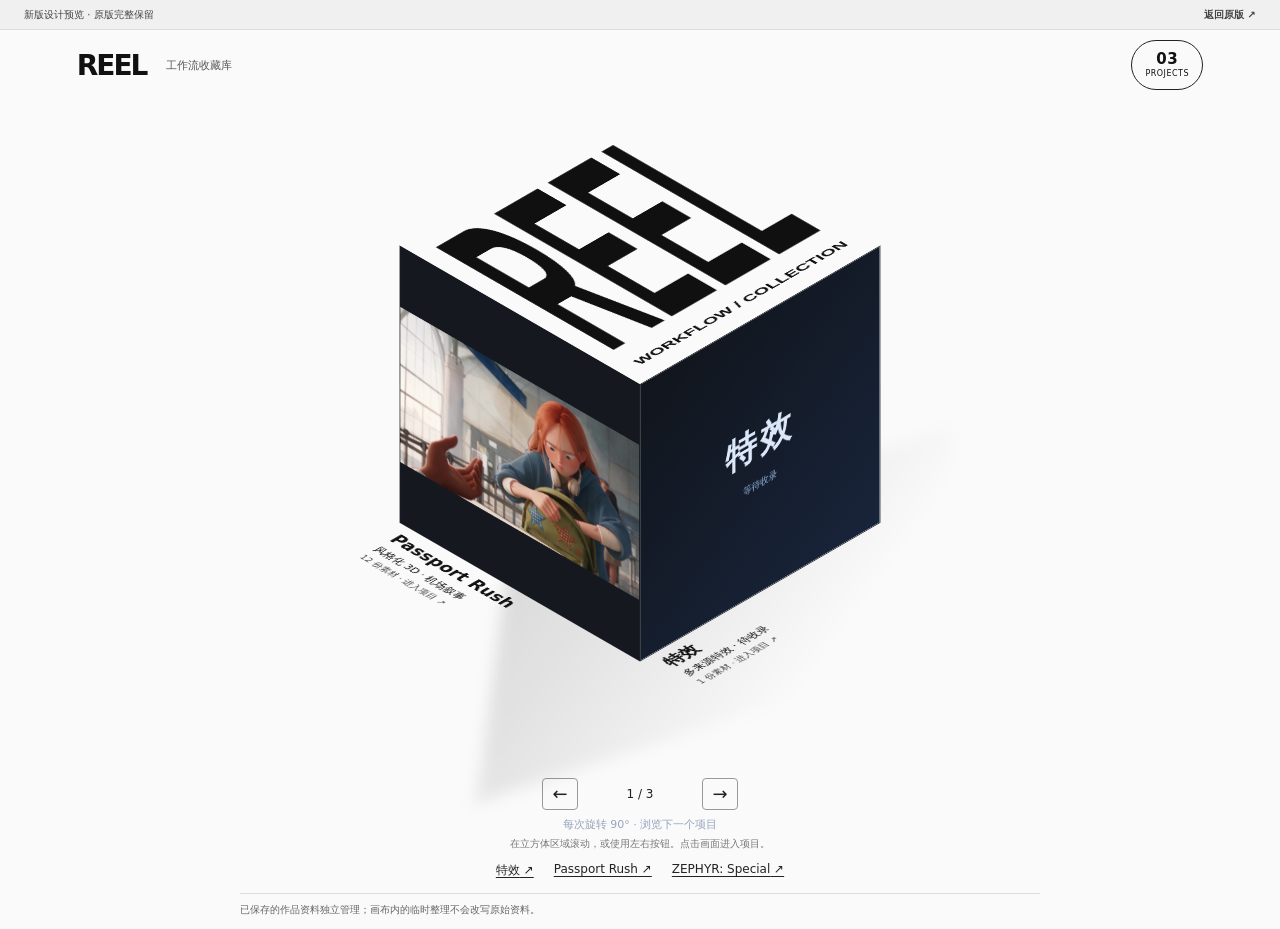
==== commit 085d08f7: "Publish approved REEL effects project and native prompting-tip sticky note" ====
--- a/preview/index.html
+++ b/preview/index.html
@@ -1,3 +1,3 @@
-<!doctype html><html lang="zh-CN"><head><meta charset="UTF-8"/><meta name="viewport" content="width=device-width, initial-scale=1.0"/><meta name="theme-color" content="#11151c"/><meta name="description" content="REEL黑蓝工作区功能预览；Passport Rush 与 ZEPHYR 独立项目，完整视频、参考图与中英提示词。原版保留。"/><title>REEL · 新版设计预览</title><link rel="icon" href="./favicon.svg" type="image/svg+xml"/>  <script type="module" crossorigin src="./assets/index-iPk5XofP.js"></script>
-  <link rel="stylesheet" crossorigin href="./assets/index-DcPJltzl.css">
+<!doctype html><html lang="zh-CN"><head><meta charset="UTF-8"/><meta name="viewport" content="width=device-width, initial-scale=1.0"/><meta name="theme-color" content="#11151c"/><meta name="description" content="REEL黑蓝工作区功能预览；Passport Rush 与 ZEPHYR 独立项目，完整视频、参考图与中英提示词。原版保留。"/><title>REEL · 新版设计预览</title><link rel="icon" href="./favicon.svg" type="image/svg+xml"/>  <script type="module" crossorigin src="./assets/index-CdY5klyv.js"></script>
+  <link rel="stylesheet" crossorigin href="./assets/index-B5h0G3I7.css">
 </head><body><div id="root"></div><noscript>REEL画布需要 JavaScript。此页面为公开静态预览，不提供上传或保存。</noscript></body></html>
--- a/preview/assets/index-B5h0G3I7.css
+++ b/preview/assets/index-B5h0G3I7.css
@@ -0,0 +1 @@
+:root{--theme-hue:336;--accent:hsl(var(--theme-hue) 78% 79%);--accent-strong:hsl(var(--theme-hue) 85% 68%);--lightningcss-light: ;--lightningcss-dark:initial;--lightningcss-light: ;--lightningcss-dark:initial;color-scheme:dark;--bg:hsl(var(--theme-hue) 14.3% 5.5%);--panel:hsl(var(--theme-hue) 13.6% 8.6%);--line:hsl(var(--theme-hue) 11.4% 17.3%);--text:hsl(var(--theme-hue) 15% 92.2%);--muted:hsl(var(--theme-hue) 7.4% 54.7%);--legacy-accent:hsl(var(--theme-hue) 67.7% 80.6%)}*{box-sizing:border-box}body{background:var(--bg);color:var(--text);margin:0;font-family:Inter,-apple-system,BlinkMacSystemFont,Segoe UI,PingFang SC,Microsoft Yahei,sans-serif;font-size:13px}button,input,select,textarea{font:inherit}button,a,input,textarea,select{-webkit-tap-highlight-color:transparent}button{cursor:pointer}button:disabled{opacity:.45;cursor:wait}button{justify-content:center;align-items:center;gap:7px;display:inline-flex}a{color:inherit;text-decoration:none}button:focus-visible,a:focus-visible{outline:2px solid var(--accent);outline-offset:3px}input:focus,textarea:focus,select:focus{outline:1px solid hsl(var(--theme-hue) 36.4% 66.1%);border-color:hsl(var(--theme-hue) 36.4% 66.1%)}.studio{min-height:100vh;display:flex}.sidebar{background:hsl(var(--theme-hue) 12.8% 7.6%);border-right:1px solid var(--line);z-index:30;flex-direction:column;flex-shrink:0;width:238px;padding:32px 19px 19px;display:flex;position:fixed;inset:0 auto 0 0}.brand{letter-spacing:3px;align-items:center;gap:12px;padding:0 9px;font-size:24px;font-weight:650;display:flex}.brand-mark{border:1px solid hsl(var(--theme-hue) 21.0% 52.4%);background:hsl(var(--theme-hue) 17.9% 15.3%);width:42px;height:42px;color:var(--accent);border-radius:11px;place-items:center;display:grid}.brand small{letter-spacing:2px;color:hsl(var(--theme-hue) 11.8% 60%);margin-top:5px;font-size:8px;font-weight:400;display:block}.private-label{color:hsl(var(--theme-hue) 18.8% 66.7%);letter-spacing:1px;align-items:center;gap:8px;margin:31px 8px 26px;font-size:10px;display:flex}.private-label>span,.top-label>span{background:hsl(var(--theme-hue) 42.0% 74.3%);border-radius:50%;width:5px;height:5px;display:inline-block}.sidebar-section{color:hsl(var(--theme-hue) 10.1% 66.9%);justify-content:space-between;align-items:center;margin:0 9px 12px;font-size:11px;display:flex}.icon-button{color:hsl(var(--theme-hue) 13.7% 70.0%);background:0 0;border:0;border-radius:6px;padding:5px}.icon-button:hover{background:hsl(var(--theme-hue) 18.6% 16.9%);color:#fff}.project-search{color:hsl(var(--theme-hue) 8.2% 52.2%);border:1px solid hsl(var(--theme-hue) 11.6% 16.9%);background:hsl(var(--theme-hue) 14.3% 5.5%);border-radius:7px;align-items:center;gap:8px;padding:9px 10px;display:flex}.project-search input{width:100%;min-width:0;color:hsl(var(--theme-hue) 18.4% 85.1%);background:0 0;border:0;outline:none;font-size:11px}.project-list{flex-direction:column;gap:6px;margin-top:17px;display:flex;overflow:auto}.project-list button{color:hsl(var(--theme-hue) 10.1% 69.0%);text-align:left;background:0 0;border:1px solid #0000;border-radius:8px;justify-content:flex-start;gap:10px;padding:13px 10px;font-size:12px}.project-list button span{text-overflow:ellipsis;white-space:nowrap;flex:1;overflow:hidden}.project-list button>svg:last-child{opacity:.4}.project-list button.active{border-color:hsl(var(--theme-hue) 21.8% 35.1%);background:linear-gradient(100deg,hsl(var(--theme-hue) 19.6% 19.0%),hsl(var(--theme-hue) 16.7% 11.8%));color:hsl(var(--theme-hue) 65.4% 89.8%)}.sidebar-bottom{gap:6px;margin-top:auto;padding-top:25px;display:grid}.sidebar-bottom>button{color:hsl(var(--theme-hue) 9.7% 59.6%);background:0 0;border:0;border-radius:7px;justify-content:flex-start;padding:10px;font-size:11px}.sidebar-bottom>button:hover{background:hsl(var(--theme-hue) 14.7% 13.3%)}.cloud-note{border-top:1px solid var(--line);color:hsl(var(--theme-hue) 12.0% 67.5%);align-items:center;gap:10px;margin-top:14px;padding:20px 10px 3px;font-size:10px;display:flex}.cloud-note small{color:hsl(var(--theme-hue) 7.8% 42.9%);margin-top:5px;font-size:9px;display:block}.main{width:calc(100% - 238px);min-width:0;margin-left:238px}.topbar{border-bottom:1px solid hsl(var(--theme-hue) 13.9% 14.1%);background:hsl(var(--theme-hue) 16.1% 6.1%);justify-content:space-between;align-items:center;height:68px;padding:0 36px;display:flex}.breadcrumb{color:hsl(var(--theme-hue) 7.6% 51.2%);align-items:center;gap:11px;font-size:11px;display:flex}.breadcrumb b{color:hsl(var(--theme-hue) 17.0% 79.2%);font-weight:400}.top-label{color:hsl(var(--theme-hue) 14.4% 60.6%);letter-spacing:1.5px;align-items:center;gap:7px;font-size:8px;display:flex}.mobile-toggle{display:none}.project-heading{justify-content:space-between;align-items:center;gap:25px;padding:34px 36px 25px;display:flex}.eyebrow{letter-spacing:2.2px;color:hsl(var(--theme-hue) 30.3% 65.7%);margin-bottom:12px;font-size:9px}h1{letter-spacing:-.6px;margin:0 0 13px;font-size:31px;font-weight:550}.project-heading p{color:hsl(var(--theme-hue) 9.8% 57.8%);max-width:680px;margin:0;font-size:12px;line-height:1.8}.project-meta{color:hsl(var(--theme-hue) 8.4% 46.7%);align-items:center;gap:11px;margin-top:16px;font-size:10px;display:flex}.project-meta a{color:hsl(var(--theme-hue) 34.8% 72.9%);align-items:center;gap:4px;display:flex}.heading-actions{flex-shrink:0;gap:9px;display:flex}.primary,.subtle{border-radius:7px;padding:10px 15px;font-size:11px;font-weight:500}.primary{border:1px solid hsl(var(--theme-hue) 63.6% 82.7%);background:hsl(var(--theme-hue) 57.8% 78.6%);color:hsl(var(--theme-hue) 29.8% 11.2%);box-shadow:0 2px 14px hsl(var(--theme-hue) 57.8% 78.6% / .055)}.primary:hover{background:hsl(var(--theme-hue) 72.7% 87.1%)}.subtle{border:1px solid hsl(var(--theme-hue) 16.9% 23.1%);background:hsl(var(--theme-hue) 15.8% 11.2%);color:hsl(var(--theme-hue) 25.2% 77.5%)}.subtle:hover{border-color:hsl(var(--theme-hue) 21.7% 49.6%)}.stats{border:1px solid var(--line);background:hsl(var(--theme-hue) 16.3% 8.4%);border-radius:10px;align-items:center;margin:0 36px 26px;padding:17px 23px;display:flex}.stats>div{border-right:1px solid hsl(var(--theme-hue) 12.9% 16.7%);align-items:center;gap:20px;min-width:115px;margin-right:23px;display:flex}.stats>div span{color:hsl(var(--theme-hue) 10.9% 58.6%);font-size:10px}.stats strong{color:hsl(var(--theme-hue) 23.1% 87.3%);font-size:24px;font-weight:400}.stats>div:first-child strong{color:hsl(var(--theme-hue) 61.3% 81.8%)}.stats>p{text-align:right;color:hsl(var(--theme-hue) 11.4% 41.2%);margin:0 0 0 auto;font-size:9px;line-height:1.8}.stats>p b{color:hsl(var(--theme-hue) 17.0% 66.5%);font-weight:400}.canvas-wrap{padding:0 36px 28px}.project-empty-strip{border:1px dashed hsl(var(--theme-hue) 22.7% 25.9%);background:hsl(var(--theme-hue) 21.4% 11.0%);color:hsl(var(--theme-hue) 16.4% 60.6%);border-radius:9px;justify-content:space-between;align-items:center;gap:15px;margin-bottom:14px;padding:16px 20px;font-size:11px;line-height:1.8;display:flex}.project-empty-strip strong{color:hsl(var(--theme-hue) 52.1% 81.2%);margin-right:9px}.project-empty-strip button{color:hsl(var(--theme-hue) 52.1% 81.2%);white-space:nowrap;background:0 0;border:0;font-size:11px}.iwc-stage{height:calc(100dvh - 400px)!important;min-height:390px!important}.welcome{text-align:center;background:radial-gradient(ellipse at 50% 32%,hsl(var(--theme-hue) 28.3% 18.0% / .188),transparent 55%);flex-direction:column;align-items:center;min-height:calc(100vh - 68px);padding:70px 40px;display:flex}.welcome h1{letter-spacing:1px;margin:9px 0 18px;font-size:43px;font-weight:500;line-height:1.4}.welcome p{color:hsl(var(--theme-hue) 12.5% 59.2%);margin:0 0 28px;font-size:12px;line-height:2}.large{padding:13px 21px;font-size:12px}.text-button{color:hsl(var(--theme-hue) 27.1% 64.5%);background:0 0;border:0;padding:12px;font-size:11px}.welcome-foot{color:hsl(var(--theme-hue) 12.2% 38.4%);align-items:center;gap:8px;margin-top:40px;font-size:9px;display:flex}.welcome-art{width:310px;height:150px;margin-bottom:25px;position:relative}.art-card{background:linear-gradient(145deg,hsl(var(--theme-hue) 15.7% 16.3%),hsl(var(--theme-hue) 16.3% 8.4%));border:1px solid hsl(var(--theme-hue) 19.4% 39.4%);width:112px;height:89px;color:hsl(var(--theme-hue) 37.8% 73.5%);z-index:2;border-radius:7px;flex-direction:column;justify-content:center;align-items:center;gap:12px;display:flex;position:absolute;box-shadow:0 10px 40px #0006}.art-card span{letter-spacing:1.5px;color:hsl(var(--theme-hue) 13.9% 52.2%);font-size:6px}.art-card.one{top:25px;left:0;transform:rotate(-8deg)}.art-card.two{z-index:3;border-color:hsl(var(--theme-hue) 26.2% 55.9%);width:135px;height:108px;top:0;left:98px}.art-card.three{top:43px;left:210px;transform:rotate(9deg)}.loading{min-height:60vh;color:hsl(var(--theme-hue) 14.1% 62.5%);justify-content:center;align-items:center;gap:15px;display:flex}.spinner{border:1px solid hsl(var(--theme-hue) 18.7% 24.1%);border-top-color:hsl(var(--theme-hue) 49.1% 78.4%);border-radius:50%;width:18px;height:18px;animation:1s linear infinite spin}@keyframes spin{to{transform:rotate(360deg)}}.muted{color:hsl(var(--theme-hue) 9.6% 51.0%);font-size:11px;line-height:1.7}.sidebar-empty{padding:10px;line-height:2}.alert{border:1px solid hsl(var(--theme-hue) 19.7% 25.9%);background:hsl(var(--theme-hue) 18.8% 13.5%);color:hsl(var(--theme-hue) 48.5% 81.0%);border-radius:6px;margin:15px 36px 0;padding:11px 40px 11px 14px;font-size:11px;line-height:1.7;position:relative}.alert button{color:inherit;background:0 0;border:0;position:absolute;top:10px;right:9px}.alert.error{background:hsl(var(--theme-hue) 27.3% 15.1%);color:#f0b4ba;border-color:#854c51}.hidden{display:none}.drawer-scrim,.modal-scrim{z-index:60;-webkit-backdrop-filter:blur(3px);backdrop-filter:blur(3px);background:#0009;position:fixed;inset:0}.drawer{background:hsl(var(--theme-hue) 15.8% 7.5%);border-left:1px solid hsl(var(--theme-hue) 19.1% 33.9%);width:min(680px,100%);height:100%;position:absolute;top:0;right:0;overflow:auto;box-shadow:-20px 0 80px #0005}.drawer-bar{border-bottom:1px solid hsl(var(--theme-hue) 16.9% 17.5%);color:hsl(var(--theme-hue) 17.0% 68.8%);justify-content:space-between;align-items:center;padding:20px 25px;font-size:11px;display:flex}.drawer-bar h2{color:hsl(var(--theme-hue) 35.4% 87.3%);margin:0;font-size:18px;font-weight:500}.detail-media{background:hsl(var(--theme-hue) 20.0% 2.9%);justify-content:center;align-items:center;min-height:200px;max-height:400px;display:flex}.detail-media img,.detail-media video{object-fit:contain;width:100%;max-height:400px}.detail-media>a{color:hsl(var(--theme-hue) 36.2% 77.3%);align-items:center;gap:10px;padding:70px;display:flex}.missing{height:210px;color:hsl(var(--theme-hue) 14.9% 39.6%);flex-direction:column;justify-content:center;align-items:center;gap:17px;font-size:11px;display:flex}.detail-body{padding:25px}.detail-title{justify-content:space-between;align-items:start;gap:14px;margin-bottom:23px;display:flex}.detail-title h2{margin:0;font-size:23px;font-weight:500;line-height:1.5}.detail-title button{flex-shrink:0}.model-record{border:1px solid hsl(var(--theme-hue) 20.7% 23.7%);background:hsl(var(--theme-hue) 22.2% 10.6%);border-radius:8px;flex-direction:column;gap:10px;padding:16px;display:flex}.model-record>span{color:hsl(var(--theme-hue) 17.8% 57.1%);font-size:10px}.model-record b{color:hsl(var(--theme-hue) 56.1% 83.9%);font-size:15px;font-weight:500}.model-record small{color:hsl(var(--theme-hue) 13.0% 43.7%);font-size:10px}.detail-section{margin-top:28px}.detail-section h3{color:hsl(var(--theme-hue) 25.3% 80.6%);margin:0 0 15px;font-size:12px;font-weight:500}.detail-section h3 span{color:hsl(var(--theme-hue) 15.3% 42.2%);margin-left:8px}.missing-text{color:hsl(var(--theme-hue) 11.0% 42.7%);border:1px dashed hsl(var(--theme-hue) 17.2% 19.4%);border-radius:6px;padding:15px;font-size:11px}.reference-grid{grid-template-columns:repeat(3,1fr);gap:10px;display:grid}.reference-grid button{background:hsl(var(--theme-hue) 20.8% 10.4%);border:1px solid hsl(var(--theme-hue) 20.0% 23.5%);color:hsl(var(--theme-hue) 17.8% 64.7%);border-radius:6px;flex-direction:column;padding:0;font-size:10px;display:flex;overflow:hidden}.reference-grid img{object-fit:cover;width:100%;height:90px}.reference-grid span{padding:8px}.prompt-block{border:1px solid hsl(var(--theme-hue) 17.9% 18.6%);background:hsl(var(--theme-hue) 20.0% 5.9%);border-radius:7px;margin-bottom:10px;padding:16px}.prompt-block label{letter-spacing:1px;color:hsl(var(--theme-hue) 16.9% 54.7%);font-size:9px}.prompt-block p{color:hsl(var(--theme-hue) 19.2% 80.6%);white-space:pre-wrap;overflow-wrap:anywhere;margin:11px 0 0;font-size:12px;line-height:1.9}.prompt-block.zh{background:hsl(var(--theme-hue) 22.0% 11.6%);border-color:hsl(var(--theme-hue) 24.2% 25.9%)}.prompt-block.zh p{color:hsl(var(--theme-hue) 33.3% 75.9%)}.stale{letter-spacing:0;margin-left:6px;font-size:10px;font-weight:400;color:#ebba7e!important}.source-link{color:hsl(var(--theme-hue) 38.2% 73.3%);gap:5px;font-size:11px;display:inline-flex}.note-text{white-space:pre-wrap;overflow-wrap:anywhere;color:hsl(var(--theme-hue) 17.3% 64.9%);font-size:12px;line-height:1.9}.detail-footer{border-top:1px solid hsl(var(--theme-hue) 19.1% 17.5%);justify-content:space-between;align-items:center;margin-top:25px;padding-top:20px;display:flex}.danger{color:#c78693;background:0 0;border:0;padding:8px 0;font-size:10px}.detail-footer a{color:hsl(var(--theme-hue) 22.2% 64.7%);gap:5px;font-size:10px;display:flex}.modal-scrim{justify-content:center;align-items:center;padding:25px;display:flex}.modal{background:hsl(var(--theme-hue) 18.2% 8.6%);border:1px solid hsl(var(--theme-hue) 18.4% 34.1%);border-radius:13px;width:530px;max-width:100%;max-height:90dvh;overflow:auto;box-shadow:0 30px 100px #0008}.modal form{padding:22px 25px}.modal form>label,.form-row>label{color:hsl(var(--theme-hue) 18.1% 66.5%);flex-direction:column;gap:8px;margin-bottom:19px;font-size:11px;display:flex}.modal input:not([type=checkbox]):not([type=file]),.modal textarea,.modal select{border:1px solid hsl(var(--theme-hue) 19.0% 23.7%);background:hsl(var(--theme-hue) 20.0% 5.9%);width:100%;color:hsl(var(--theme-hue) 28.0% 85.3%);border-radius:6px;padding:11px 12px;font-size:12px;line-height:1.7}.modal textarea{resize:vertical}.modal .form-row{gap:15px;display:flex}.form-row>label{flex:1;min-width:0}.form-hint{color:hsl(var(--theme-hue) 13.4% 45.3%);margin:0 0 18px;font-size:10px;line-height:1.8}.form-actions{border-top:1px solid hsl(var(--theme-hue) 19.1% 17.5%);justify-content:flex-end;align-items:center;gap:9px;margin-top:23px;padding-top:19px;display:flex}.form-actions .danger{margin-right:auto}.asset-modal{width:680px}.upload-zone{border:1px dashed hsl(var(--theme-hue) 19.8% 39.6%);background:hsl(var(--theme-hue) 22.9% 13.7%);cursor:pointer;border-radius:7px;justify-content:center;align-items:center;padding:20px;position:relative;flex-direction:row!important;gap:15px!important;display:flex!important}.upload-zone input{opacity:0;cursor:pointer;width:100%;position:absolute;inset:0}.upload-zone small{color:hsl(var(--theme-hue) 14.9% 52.5%);margin-top:5px;font-size:9px;display:block}.reference-options{border:1px solid hsl(var(--theme-hue) 18.1% 20.6%);border-radius:6px;flex-wrap:wrap;gap:12px;margin-bottom:20px;padding:14px;display:flex}.reference-options label{color:hsl(var(--theme-hue) 22.7% 68.0%);align-items:center;gap:6px;font-size:11px;display:flex}.reference-options input{accent-color:hsl(var(--theme-hue) 44.9% 72.9%)}.help-content{padding:10px 26px 26px}.help-content h3{color:hsl(var(--theme-hue) 45.6% 79.8%);margin:24px 0 10px;font-size:13px;font-weight:500}.help-content p{color:hsl(var(--theme-hue) 14.3% 60.2%);font-size:12px;line-height:1.9}.help-modal{width:600px}@media (width>=1500px){.stats>div{min-width:140px}}@media (width<=1200px){.stats>div{gap:14px;min-width:90px;margin-right:17px}.stats>p{display:none}.project-heading{align-items:flex-start}.heading-actions{flex-direction:column}.sidebar{width:210px;padding:28px 14px 18px}.main{width:calc(100% - 210px);margin-left:210px}}@media (width<=900px){.sidebar{width:190px}.main{width:calc(100% - 190px);margin-left:190px}.topbar{padding:0 23px}.project-heading{padding:25px 22px}.canvas-wrap{padding:0 22px 25px}.stats{margin:0 22px 22px;padding:15px}.stats>div{gap:9px;min-width:65px;margin-right:12px}.stats strong{font-size:20px}.stats>div:last-of-type{border:0;margin:0}.project-heading h1{font-size:25px}.alert{margin:12px 22px 0}.top-label{display:none}}@media (width<=700px){.sidebar{width:238px;transform:translate(-100%);box-shadow:15px 0 60px #0008}.sidebar.mobile-open{top:60px;transform:translate(0)}.main{width:100%;margin:0}.topbar{height:60px;padding:0 16px}.mobile-toggle{display:flex}.project-heading{flex-wrap:wrap;gap:12px;padding:24px 17px}.heading-actions{flex-direction:row}.project-heading h1{font-size:26px}.stats{justify-content:space-between;margin:0 17px 18px;padding:14px 12px}.stats>div{flex-direction:column;gap:7px;min-width:0;margin-right:0;padding-right:17px}.stats>div:last-of-type{padding:0}.stats>div span{font-size:9px}.canvas-wrap{padding:0 12px 20px}.project-empty-strip{flex-direction:column;align-items:flex-start;padding:12px}.iwc-stage{height:55dvh!important;min-height:340px!important}.welcome{padding:50px 20px}.welcome h1{font-size:36px}.welcome p{font-size:11px}.welcome-art{margin-bottom:4px;transform:scale(.85)}.alert{margin:12px 16px 0}.modal-scrim{padding:12px}.modal{max-height:94dvh}.modal form{padding:19px}.modal .form-row{gap:10px}.drawer-bar{padding:17px 19px}.detail-body{padding:20px}.reference-grid{grid-template-columns:repeat(2,1fr)}}.iwc-note-text{color:hsl(var(--theme-hue) 47.0% 83.7%);white-space:pre-wrap;background:linear-gradient(130deg,hsl(var(--theme-hue) 20.4% 19.2%),hsl(var(--theme-hue) 17.1% 13.7%));text-align:left;width:100%;height:135px;padding:20px;font-size:13px;line-height:1.8;overflow:hidden}.iwc-link{pointer-events:none;z-index:0;position:absolute;overflow:visible}.iwc-link line{stroke:hsl(var(--theme-hue) 38.4% 68.8%);stroke-width:2px;stroke-dasharray:6 5;opacity:.5}.note-preview{white-space:pre-wrap;overflow-wrap:anywhere;width:100%;color:hsl(var(--theme-hue) 45.5% 82.7%);background:linear-gradient(130deg,hsl(var(--theme-hue) 22.6% 18.2%),hsl(var(--theme-hue) 15.8% 11.2%));max-height:400px;padding:35px;font-size:18px;line-height:1.9;overflow:auto}.personal-note-info{color:hsl(var(--theme-hue) 27.7% 65.3%);flex-direction:column;gap:20px;font-size:12px;display:flex}.personal-note-info b{font-weight:400}.add-note{margin-bottom:20px}.research-plan{border:1px solid hsl(var(--theme-hue) 16.5% 22.5%);background:hsl(var(--theme-hue) 19.1% 9.2%);border-radius:8px;margin-bottom:16px;padding:15px 19px}.research-plan summary{cursor:pointer;color:hsl(var(--theme-hue) 33.9% 75.1%);font-size:12px}.research-plan summary span{color:hsl(var(--theme-hue) 10.0% 48.8%);margin-left:15px;font-size:10px}.research-plan>p,.research-plan footer{color:hsl(var(--theme-hue) 12.1% 53.1%);font-size:10px;line-height:1.8}.research-plan>div{grid-template-columns:repeat(2,1fr);gap:10px;margin:15px 0;display:grid}.research-plan article{border:1px solid hsl(var(--theme-hue) 21.7% 18.0%);border-radius:6px;padding:12px}.research-plan article b{color:hsl(var(--theme-hue) 19.5% 68.8%);font-size:11px;font-weight:500;display:block}.research-plan article small{color:hsl(var(--theme-hue) 11.8% 44.9%);margin-top:7px;font-size:10px;display:block}.research-plan footer{border-top:1px solid hsl(var(--theme-hue) 21.7% 18.0%);padding-top:12px}.iwc-group-frame{border:1px solid hsl(var(--theme-hue) 4.5% 26.3%);background:#303033;border-radius:7px}.iwc-group-frame>.iwc-legacy-title{color:hsl(var(--theme-hue) 5.8% 62.9%);letter-spacing:0;font-size:13px;font-weight:400;top:-28px;left:0}.iwc-stage{background-color:hsl(var(--theme-hue) 7.4% 10.6%)!important;background-image:radial-gradient(hsl(var(--theme-hue) 7.0% 22.4%) .7px,transparent .7px)!important}.iwc-card{border-color:hsl(var(--theme-hue) 6.6% 26.9%);background:hsl(var(--theme-hue) 9.3% 14.7%);border-radius:4px;box-shadow:0 3px 10px #0003}.iwc-card-copy{background:hsl(var(--theme-hue) 9.3% 14.7%)}.demo-link{color:hsl(var(--theme-hue) 29.4% 66.7%);align-items:center;gap:7px;margin:14px;font-size:11px;display:inline-flex}.demo-page{background:hsl(var(--theme-hue) 13.5% 7.3%);min-height:100vh}.demo-top{border-bottom:1px solid hsl(var(--theme-hue) 12.1% 17.8%);justify-content:space-between;align-items:center;height:86px;padding:0 36px;display:flex}.demo-heading{justify-content:space-between;align-items:center;padding:27px 38px 19px;display:flex}.demo-heading h1{font-size:30px}.demo-heading p{color:hsl(var(--theme-hue) 11.8% 60%);margin:0;font-size:12px}.demo-heading>span{color:hsl(var(--theme-hue) 35.3% 72.7%);background:hsl(var(--theme-hue) 19.1% 17.5%);border:1px solid hsl(var(--theme-hue) 19.1% 33.9%);border-radius:5px;padding:7px 11px;font-size:10px}.demo-disclaimer{color:hsl(var(--theme-hue) 18.7% 62.4%);border:1px solid hsl(var(--theme-hue) 23.1% 25.5%);background:hsl(var(--theme-hue) 20.0% 11.8%);border-radius:7px;margin:0 36px 20px;padding:12px 17px;font-size:10px;line-height:1.9}.demo-disclaimer b{color:hsl(var(--theme-hue) 41.3% 78.6%);font-weight:400;display:block}.demo-canvas{padding:0 24px 24px}.demo-canvas .iwc-stage{height:calc(100vh - 370px)!important;min-height:450px!important}.demo-canvas .iwc-footer>small{display:none}.demo-canvas .iwc-toolbar{background:hsl(var(--theme-hue) 12.5% 12.5%)}.demo-canvas .iwc{border-radius:9px}@media (width<=700px){.demo-top{height:75px;padding:0 15px}.demo-top .brand{font-size:21px}.demo-heading{gap:15px;padding:23px 18px}.demo-heading h1{font-size:24px}.demo-disclaimer{margin:0 16px 15px}.demo-canvas{padding:0 10px 15px}.demo-canvas .iwc-stage{height:60vh!important}.demo-heading>span{white-space:nowrap;font-size:8px}}.media-detail{border:1px solid hsl(var(--theme-hue) 6.8% 29.0%);background:hsl(var(--theme-hue) 10.2% 9.6%);border-radius:16px;width:min(1040px,94vw);height:auto;max-height:94dvh;padding:0 24px 25px;top:3dvh;left:50%;right:auto;transform:translate(-50%)}.media-detail .drawer-bar{color:hsl(var(--theme-hue) 9.4% 68.8%);border:0;padding:18px 0}.media-detail .detail-media{border:1px solid hsl(var(--theme-hue) 9.7% 36.5%);background:hsl(var(--theme-hue) 22.2% 3.5%);border-radius:14px;max-height:none;overflow:hidden}.media-detail .detail-media video{aspect-ratio:16/9;object-fit:contain;width:100%;max-height:56vh}.media-detail .detail-body{border:1px solid hsl(var(--theme-hue) 9.7% 24.3%);background:hsl(var(--theme-hue) 7.9% 14.9%);border-radius:18px;flex-direction:column;margin-top:17px;padding:23px;display:flex}.media-detail .detail-title,.media-detail .detail-body>h2{order:0;margin:0 0 17px;font-size:16px}.media-detail .model-record{border:0;border-top:1px solid hsl(var(--theme-hue) 10.3% 26.7%);background:0 0;border-radius:0;flex-flow:wrap;order:4;align-items:center;gap:15px;margin:16px 0 0;padding:16px 0 0;display:flex}.media-detail .model-record>span{font-size:10px}.media-detail .model-record b{font-size:13px}.media-detail .model-record small{flex-basis:100%}.media-detail .detail-section{margin-top:0}:is(.media-detail .detail-section:has(.reference-grid),.media-detail .detail-section:has(.missing-text),.media-detail .detail-section:has(.demo-ref-placeholders)){order:1;margin-bottom:18px}.media-detail .detail-section:has(.prompt-block){order:2}.media-detail .detail-section:has(.note-text){order:5;margin-top:20px}.media-detail .detail-footer{order:7}.media-detail .reference-grid{gap:12px;display:flex;overflow:auto}.media-detail .reference-grid button{width:90px;min-width:90px}.media-detail .reference-grid img{height:77px}.media-detail .prompt-block{background:0 0;border:0;border-radius:0;padding:12px 0}.media-detail .prompt-block p{color:hsl(var(--theme-hue) 21.2% 87.1%);font-size:14px;line-height:2}.media-detail .prompt-block.zh{border-top:1px solid hsl(var(--theme-hue) 14.1% 25.1%)}.media-detail .detail-body>.muted{order:8;margin:15px 0 0}.media-detail .detail-body>.source-link{order:9;margin-top:10px}.demo-ref-placeholders{gap:12px;display:flex}.demo-ref-placeholders>div{border:1px dashed hsl(var(--theme-hue) 14.4% 36.7%);background:hsl(var(--theme-hue) 11.6% 16.9%);width:80px;height:78px;color:hsl(var(--theme-hue) 15.4% 55.5%);border-radius:9px;place-items:center;font-size:9px;display:grid;position:relative}.demo-ref-placeholders b{background:hsl(var(--theme-hue) 15.6% 25.1%);border-radius:50%;place-items:center;width:17px;height:17px;font-weight:400;display:grid;position:absolute;top:6px;left:6px}@media (width<=700px){.media-detail{width:96vw;max-height:96dvh;padding:0 12px 15px;top:2dvh}.media-detail .detail-body{padding:16px}.media-detail .detail-media video{max-height:45vh}.media-detail .prompt-block p{font-size:12px}}.translation-card{border:1px solid hsl(var(--theme-hue) 18.5% 31.8%);background:hsl(var(--theme-hue) 18.1% 16.3%);color:hsl(var(--theme-hue) 28.3% 82.0%);border-radius:12px;margin:8px 0 15px;overflow:hidden}.translation-card>summary{cursor:pointer;color:hsl(var(--theme-hue) 57.3% 85.3%);background:hsl(var(--theme-hue) 17.2% 19.4%);padding:15px 18px;font-size:12px}.translation-card summary span{color:hsl(var(--theme-hue) 21.5% 62.5%);margin-left:10px;font-size:9px}.translation-body{padding:8px 18px 17px}.translation-text{white-space:pre-wrap;overflow-wrap:anywhere;color:hsl(var(--theme-hue) 32.3% 87.8%);margin:12px 0;font-size:14px;line-height:2}.copy-prompt{border:1px solid hsl(var(--theme-hue) 16.7% 37.6%);background:hsl(var(--theme-hue) 17.2% 19.4%);color:hsl(var(--theme-hue) 34.4% 74.9%);border-radius:5px;padding:5px 9px;font-size:10px}.english-original{border-top:1px solid hsl(var(--theme-hue) 18.2% 30.2%);margin-top:17px;padding-top:13px}.english-original>summary{color:hsl(var(--theme-hue) 22.0% 64.3%);cursor:pointer;font-size:11px}.english-original .translation-text{color:hsl(var(--theme-hue) 14.1% 69.4%);font-size:12px}.copy-status{color:hsl(var(--theme-hue) 32.7% 77.8%);margin-top:10px;font-size:10px;display:block}.media-detail .detail-section:has(.translation-card){order:2}.iwc-groups{min-height:42px}.inline-error{background:hsl(var(--theme-hue) 26.4% 20.8%);color:#f1bfca;border:1px solid #a36a75;border-radius:7px;margin-bottom:17px;padding:12px 14px;font-size:12px;line-height:1.8}.back-detail{background:hsl(var(--theme-hue) 17.2% 17.1%);border:1px solid hsl(var(--theme-hue) 19.3% 31.6%);color:hsl(var(--theme-hue) 40.7% 76.9%);border-radius:5px;margin-right:12px;padding:5px 8px;font-size:10px}.related-notes{order:6;margin-top:23px}.related-notes h3{color:hsl(var(--theme-hue) 28.9% 70.2%);font-size:12px;font-weight:500}.related-notes>button{text-align:left;border:1px solid hsl(var(--theme-hue) 20.0% 25.5%);background:hsl(var(--theme-hue) 19.4% 14.1%);width:100%;color:hsl(var(--theme-hue) 34.0% 79.8%);border-radius:7px;justify-content:space-between;margin:5px 0;padding:11px}.related-notes small,.related-notes p{color:hsl(var(--theme-hue) 14.8% 57.6%);font-size:10px}.alert .retry-save{border:1px solid hsl(var(--theme-hue) 17.7% 51.4%);color:hsl(var(--theme-hue) 56.2% 85.7%);border-radius:4px;margin:0 12px;padding:3px 8px;position:static}.media-detail .reference-evidence{order:1;margin:0 0 18px}.evidence-grid>button{text-align:left;border:1px solid hsl(var(--theme-hue) 18% 27%);background:hsl(var(--theme-hue) 15% 13%);color:var(--text);border-radius:8px;justify-content:flex-start;align-items:flex-start;gap:11px;padding:10px}.evidence-grid img{object-fit:cover;border-radius:5px;width:75px;height:68px}.evidence-grid button>div{min-width:0}.evidence-grid b{font-size:11px;font-weight:500;display:block}.evidence-status{color:#dfbd86;margin-top:7px;font-size:9px;display:block}.evidence-status.confirmed{color:#93c4ba}.evidence-status.context{color:#94a5bd}.evidence-grid p{color:var(--muted);margin:8px 0 0;font-size:10px;line-height:1.7}.evidence-editor{margin-bottom:19px}.evidence-editor>label{color:var(--accent);font-size:11px}.evidence-editor>div{border:1px solid var(--line);border-radius:7px;margin-top:9px;padding:12px}.evidence-editor label{color:var(--muted);align-items:center;gap:10px;margin-bottom:8px;font-size:11px;display:flex}.evidence-editor select{max-width:180px;margin-left:auto}@media (width<=700px){.evidence-grid{grid-template-columns:1fr}}.prompt-reading-tools{flex-wrap:wrap;align-items:center;gap:8px;margin-top:10px;display:flex}.prompt-reading-tools small{color:var(--muted);font-size:9px}.translation-text.compact-text{overscroll-behavior:contain;scrollbar-width:thin;scrollbar-color:var(--accent) transparent;max-height:360px;padding-right:12px;overflow:auto}.translation-text.full-text{max-height:none}.translation-text:focus-visible{outline:1px solid var(--accent);outline-offset:5px;border-radius:3px}.english-original>button{margin-top:12px}.media-detail .add-note{order:0;align-self:flex-end;margin:0 0 18px}.drawer-bar{background:var(--panel);z-index:3;position:sticky;top:0}.media-detail .drawer-bar{background:var(--panel)}.studio:has(.canvas-wrap) .main{width:100%;height:100dvh;margin-left:0;overflow:hidden}.studio:has(.canvas-wrap) .sidebar{z-index:45;transition:transform .18s;top:48px;transform:translate(-100%);box-shadow:12px 0 50px #0006}.studio:has(.canvas-wrap) .sidebar.mobile-open{transform:translate(0)}.studio:has(.canvas-wrap) .mobile-toggle{display:inline-flex}.studio:has(.canvas-wrap) .topbar{border-bottom-color:hsl(var(--theme-hue) 8% 15%);height:48px;padding:0 18px}.studio:has(.canvas-wrap) .project-heading{align-items:center;gap:15px;height:68px;padding:12px 20px}.studio:has(.canvas-wrap) .project-heading h1{letter-spacing:0;margin:0;font-size:18px}.studio:has(.canvas-wrap) .project-heading .eyebrow{display:none}.studio:has(.canvas-wrap) .project-heading p{display:none}.studio:has(.canvas-wrap) .project-meta{display:none}.studio:has(.canvas-wrap) .stats{display:none}.studio:has(.canvas-wrap) .heading-actions{flex-direction:row;gap:7px}.studio:has(.canvas-wrap) .heading-actions button{padding:8px 11px;font-size:10px}.studio:has(.canvas-wrap) .canvas-wrap{height:calc(100dvh - 116px);padding:0;position:relative}.studio:has(.canvas-wrap) .iwc{background:0 0;border:0;border-radius:0;height:100%}.studio:has(.canvas-wrap) .iwc-stage{max-height:none;background-color:#14171b!important;background-image:radial-gradient(hsl(var(--theme-hue) 9% 25% / .35) .6px,transparent .6px)!important;height:100%!important;min-height:0!important}.studio:has(.canvas-wrap) .iwc-toolbar{z-index:4;pointer-events:none;background:0 0;border:0;border-radius:9px;padding:0;position:absolute;top:12px;left:18px;right:18px}.studio:has(.canvas-wrap) .iwc-title{display:none}.studio:has(.canvas-wrap) .iwc-search{pointer-events:auto;background:hsl(var(--theme-hue) 15% 10% / .94);border-color:hsl(var(--theme-hue) 12% 25%);-webkit-backdrop-filter:blur(10px);backdrop-filter:blur(10px);flex:1;max-width:320px}.studio:has(.canvas-wrap) .iwc-groups{z-index:4;pointer-events:none;background:0 0;border:0;min-height:0;padding:0;position:absolute;top:65px;left:18px;right:18px}.studio:has(.canvas-wrap) .iwc-groups button{pointer-events:auto;background:hsl(var(--theme-hue) 13% 14% / .9);border-color:hsl(var(--theme-hue) 12% 24%);padding:6px 9px;font-size:10px}.studio:has(.canvas-wrap) .iwc-groups small{display:none}.studio:has(.canvas-wrap) .iwc-group-frame{background:hsl(var(--theme-hue) 16% 22% / .36);border-color:hsl(var(--theme-hue) 20% 40% / .18);border-radius:5px}.studio:has(.canvas-wrap) .iwc-footer{z-index:5;border:1px solid hsl(var(--theme-hue) 10% 27%);background:hsl(var(--theme-hue) 12% 12% / .92);-webkit-backdrop-filter:blur(14px);backdrop-filter:blur(14px);border-radius:12px;padding:9px 12px;position:absolute;bottom:16px;left:18px;right:18px;box-shadow:0 8px 28px #0004}.studio:has(.canvas-wrap) .project-empty-strip{z-index:5;background:hsl(var(--theme-hue) 14% 14% / .9);max-width:690px;padding:12px;position:absolute;top:113px;left:18px;right:18px}.studio:has(.canvas-wrap)>.main>.alert{z-index:55;width:min(720px,90vw);margin:0;position:fixed;top:55px;left:50%;transform:translate(-50%);box-shadow:0 10px 30px #0005}.switching-notice{z-index:55;background:var(--panel);color:var(--accent);border:1px solid var(--line);border-radius:7px;padding:8px 15px;font-size:11px;position:fixed;top:53px;left:50%;transform:translate(-50%);box-shadow:0 10px 30px #0004}.canvas-wrap[aria-busy=true]{cursor:wait}.canvas-wrap[aria-busy=true] .iwc{opacity:.75}@media (width<=700px){.studio:has(.canvas-wrap) .project-heading{flex-wrap:nowrap;height:62px;padding:10px 12px}.studio:has(.canvas-wrap) .project-heading h1{white-space:nowrap;text-overflow:ellipsis;max-width:38vw;font-size:15px;overflow:hidden}.studio:has(.canvas-wrap) .heading-actions{gap:4px}.studio:has(.canvas-wrap) .heading-actions button{padding:7px;font-size:9px}.studio:has(.canvas-wrap) .heading-actions button:first-child{display:none}.studio:has(.canvas-wrap) .canvas-wrap{height:calc(100dvh - 110px)}.studio:has(.canvas-wrap) .iwc-toolbar{left:10px;right:10px}.studio:has(.canvas-wrap) .iwc-groups{gap:5px;left:10px;right:10px}.studio:has(.canvas-wrap) .iwc-footer{padding:7px;bottom:10px;left:10px;right:10px}.studio:has(.canvas-wrap) .iwc-help{display:none}.studio:has(.canvas-wrap) .project-empty-strip{top:120px;left:10px;right:10px}.studio:has(.canvas-wrap) .iwc-groups button{padding:5px 7px;font-size:9px}}.preview-banner{color:#efd5e3;background:#241720;border-bottom:1px solid #523042;align-items:center;gap:10px;margin:0;padding:10px 26px;font-size:12px;line-height:1.6;display:flex}.preview-banner b{white-space:nowrap;color:#f4acd2}.readonly-control{opacity:.48;cursor:not-allowed!important}.studio:has(.canvas-wrap) .canvas-wrap{height:calc(100dvh - 149px)}.top-label span,.private-label span{background:var(--accent)}.public-help{white-space:normal}.public-help h3{color:var(--accent)}@media (width<=700px){.preview-banner{align-items:flex-start;gap:7px;padding:8px 12px;font-size:10px}.preview-banner span{line-height:1.5}.studio:has(.canvas-wrap) .canvas-wrap{height:calc(100dvh - 156px)}.public-heading-actions .subtle{display:none!important}.public-heading-actions .primary{font-size:10px}}.project-list a{color:inherit;border-radius:8px;align-items:center;gap:10px;padding:12px 14px;text-decoration:none;display:flex}.project-list a span{flex:1}.project-list a.active{color:#90baff;background:#4b87ff24}.generation-fields{gap:0;margin:12px 0;display:grid}.generation-fields>div{border-bottom:1px solid #ffffff14;grid-template-columns:minmax(100px,1fr) 2fr;gap:16px;padding:10px 0;display:grid}.generation-fields dt{color:#91a1ba}.generation-fields dd{white-space:pre-wrap;overflow-wrap:anywhere;margin:0}.reference-grid video{object-fit:cover;pointer-events:none;width:100%;height:100%;max-height:130px}.evidence-list video{object-fit:cover;pointer-events:none;width:72px;height:56px}.project-directory{color:#f5edf2;background:#171216;min-height:100vh;padding:clamp(24px,6vw,80px);font-family:Inter,system-ui,sans-serif}.project-directory header{align-items:center;gap:24px;margin-bottom:56px;display:flex}.project-directory header a{color:#edb9d1;font-size:28px;font-weight:700;text-decoration:none}.project-directory h1{font-size:36px}.project-directory-grid{grid-template-columns:repeat(auto-fit,minmax(260px,1fr));gap:24px;max-width:1150px;margin-top:30px;display:grid}.project-directory-card{color:inherit;background:#261d23;border:1px solid #705060;border-radius:16px;padding:30px;text-decoration:none}.project-directory-card:hover,.project-directory-card:focus{background:#39262f;outline:2px solid #d597b7}.project-directory-card>span{color:#e4a8c4;font-size:13px}.project-directory-card h2{margin:20px 0;font-size:28px}.project-directory-card p{color:#cab5c1;min-height:48px;line-height:1.7}.project-directory-card b{color:#ffc2df;margin-top:24px;display:block}.directory-note{margin-top:32px;font-size:14px}.project-switch{border-bottom:1px solid #523b47;flex-wrap:wrap;gap:10px;padding:16px 24px;display:flex}.project-switch a{color:#e4c7d7;border:1px solid #765265;border-radius:9px;padding:10px 14px;text-decoration:none}.project-switch a[aria-current=page]{color:#fff;background:#70445b;font-weight:700}.breadcrumb-projects{color:inherit;cursor:pointer;border-radius:7px;align-items:center;gap:12px;margin-left:-10px;padding:8px 10px;text-decoration:none;display:inline-flex}.breadcrumb-projects:hover,.breadcrumb-projects:focus-visible{color:#ffe2ef;background:#50313f;outline:1px solid #bd83a1}.breadcrumb-projects svg{pointer-events:none}.iwc{--iwc-accent:hsl(var(--theme-hue) 69.0% 77.3%);background:hsl(var(--theme-hue) 10.0% 7.8%);border:1px solid hsl(var(--theme-hue) 8.6% 20.6%);color:hsl(var(--theme-hue) 20.9% 91.6%);border-radius:14px;font-family:inherit;position:relative;overflow:hidden}.iwc button,.iwc input{font:inherit}.iwc button{cursor:pointer}.iwc button:focus-visible,.iwc input:focus-visible{outline:2px solid var(--iwc-accent);outline-offset:-2px}.iwc-toolbar{background:hsl(var(--theme-hue) 10.7% 11.0%);border-bottom:1px solid #ffffff0c;justify-content:space-between;align-items:center;gap:20px;padding:18px 20px;display:flex}.iwc-title{gap:6px;display:grid}.iwc-title strong{font-size:15px;font-weight:600}.iwc-title strong span{background:hsl(var(--theme-hue) 18.4% 19.2%);color:hsl(var(--theme-hue) 66.3% 82.5%);border-radius:5px;margin-left:8px;padding:3px 7px;font-size:11px}.iwc-title small,.iwc-groups small,.iwc-footer small{color:hsl(var(--theme-hue) 8.3% 57.3%);font-size:10px}.iwc-search{border:1px solid hsl(var(--theme-hue) 14.0% 23.7%);background:hsl(var(--theme-hue) 14.3% 6.9%);border-radius:8px;flex:1;align-items:center;gap:9px;max-width:370px;padding:7px 9px;display:flex}.iwc-search input{width:100%;min-width:0;color:hsl(var(--theme-hue) 20.9% 91.6%);background:0 0;border:0;outline:none;font-size:12px}.iwc-search>span{color:hsl(var(--theme-hue) 21.3% 64.1%);font-size:23px}.iwc-search button{color:hsl(var(--theme-hue) 50.9% 79.2%);white-space:nowrap;background:0 0;border:0;padding:5px;font-size:10px}.iwc-search button:disabled{opacity:.4;cursor:default}.iwc-groups{background:hsl(var(--theme-hue) 12.5% 9.4%);border-bottom:1px solid #ffffff0a;flex-wrap:wrap;align-items:center;gap:7px;padding:10px 20px;display:flex}.iwc-groups button{border:1px solid hsl(var(--theme-hue) 15% 22.2%);color:hsl(var(--theme-hue) 16.5% 77.5%);background:hsl(var(--theme-hue) 13.4% 13.1%);border-radius:6px;padding:6px 10px;font-size:11px}.iwc-groups button:hover{border-color:hsl(var(--theme-hue) 38.6% 65.5%);color:#fff}.iwc-groups button span{color:hsl(var(--theme-hue) 19.6% 62.0%);margin-left:8px;font-size:10px}.iwc-groups small{margin-left:auto}.iwc-stage{touch-action:none;-webkit-user-select:none;user-select:none;cursor:grab;background-color:hsl(var(--theme-hue) 12.5% 6.3%);background-image:radial-gradient(hsl(var(--theme-hue) 12.3% 28.6%) 1px,transparent 1px);height:650px;min-height:360px;max-height:78dvh;position:relative;overflow:hidden}.iwc-stage:active{cursor:grabbing}.iwc-world{transform-origin:0 0;will-change:transform;position:absolute;top:0;left:0}.iwc-group-frame{border:1px solid hsl(var(--theme-hue) 13.6% 39.0% / .259);background:hsl(var(--theme-hue) 13.8% 12.7% / .11);pointer-events:none;border-radius:16px;position:absolute}.iwc-group-frame>.iwc-legacy-title{letter-spacing:1px;color:hsl(var(--theme-hue) 52.6% 81.0%);font-size:14px;font-weight:600;position:absolute;top:16px;left:17px}.iwc-group-frame b{color:hsl(var(--theme-hue) 19.4% 60.6%);margin-left:9px;font-size:11px;font-weight:400}.iwc-card{border:1px solid hsl(var(--theme-hue) 13.3% 29.4%);text-align:left;background:hsl(var(--theme-hue) 14.8% 12.0%);color:hsl(var(--theme-hue) 28.6% 91.8%);touch-action:none;border-radius:10px;padding:0;transition:border-color .15s,opacity .15s;position:absolute;overflow:hidden;box-shadow:0 8px 24px #0005}.iwc-card:hover{border-color:hsl(var(--theme-hue) 44.7% 68.8%)}.iwc-card.is-active,.iwc-card.is-match{border:2px solid hsl(var(--theme-hue) 70.9% 77.1%);box-shadow:0 0 0 3px hsl(var(--theme-hue) 69.1% 73.3% / .157),0 8px 24px #0005}.iwc-card.is-dim{opacity:.32}.iwc-thumbnail{background:hsl(var(--theme-hue) 16.7% 4.7%);justify-content:center;align-items:center;height:135px;display:flex;position:relative;overflow:hidden}.iwc-thumbnail img,.iwc-thumbnail video{object-fit:cover;pointer-events:none;width:100%;height:100%}.iwc-kind{background:hsl(var(--theme-hue) 18.8% 6.3% / .8);color:hsl(var(--theme-hue) 30.7% 85.3%);border:1px solid #ffffff20;border-radius:4px;padding:3px 6px;font-size:9px;position:absolute;top:8px;left:8px}.iwc-play{background:hsl(var(--theme-hue) 22.2% 10.6% / .8);color:#fff;border:1px solid #ffffff60;border-radius:50%;place-items:center;width:38px;height:38px;padding-left:2px;font-size:15px;display:grid;position:absolute}.iwc-file{letter-spacing:3px;color:hsl(var(--theme-hue) 34.9% 66.3%);font-size:15px;font-weight:500}.iwc-card-copy{gap:5px;padding:8px 10px;display:grid}.iwc-card-copy strong{white-space:nowrap;text-overflow:ellipsis;font-size:11px;font-weight:500;overflow:hidden}.iwc-card-copy small{color:hsl(var(--theme-hue) 10.6% 59.2%);white-space:nowrap;text-overflow:ellipsis;font-size:9px;line-height:1.2;overflow:hidden}.iwc-footer{background:hsl(var(--theme-hue) 13.2% 10.4%);border-top:1px solid #ffffff0d;flex-wrap:wrap;align-items:center;gap:14px;padding:10px 14px;display:flex}.iwc-controls{border:1px solid hsl(var(--theme-hue) 15% 23.5%);background:hsl(var(--theme-hue) 15.2% 6.5%);border-radius:7px;align-items:center;display:flex;overflow:hidden}.iwc-controls button{color:hsl(var(--theme-hue) 25.0% 79.6%);background:0 0;border:0;padding:7px 10px;font-size:11px}.iwc-controls button:hover{background:hsl(var(--theme-hue) 20.4% 18.2%);color:#fff}.iwc-controls span{text-align:center;min-width:42px;color:hsl(var(--theme-hue) 13.6% 59.6%);font-size:10px}.iwc-help{color:hsl(var(--theme-hue) 8.3% 57.3%);font-size:10px}.iwc-footer>small{margin-left:auto}.iwc-empty{color:hsl(var(--theme-hue) 12.0% 62.5%);pointer-events:none;place-content:center;padding:25px;font-size:13px;display:grid;position:absolute;inset:0}.iwc-notice{color:hsl(var(--theme-hue) 49.5% 80.6%);background:hsl(var(--theme-hue) 21.4% 16.5%);justify-content:space-between;align-items:center;gap:12px;padding:10px 16px;font-size:11px;display:flex}.iwc-notice button{color:hsl(var(--theme-hue) 33.3% 80.0%);background:0 0;border:0;font-size:18px}.iwc-footer .iwc-save-error{color:#f2a395}@media (width<=760px){.iwc-toolbar{flex-direction:column;align-items:stretch;gap:12px;padding:14px}.iwc-search{flex:auto;max-width:none}.iwc-groups{padding:9px 12px}.iwc-groups small{display:none}.iwc-stage{height:560px;max-height:70dvh}.iwc-footer{gap:8px;padding:8px}.iwc-help{order:3;width:100%}.iwc-footer>small{font-size:9px}.iwc-controls button{padding:8px}.iwc-title small{font-size:10px}}@media (prefers-reduced-motion:reduce){.iwc-card{transition:none}}.iwc-stage,.iwc-stage:active{cursor:crosshair}.iwc-stage.is-panning,.iwc-stage.is-panning .iwc-card{cursor:grab}.iwc-stage.is-panning:active{cursor:grabbing}.iwc .iwc-card{cursor:move;z-index:2}.iwc-group-frame{pointer-events:auto;cursor:move;z-index:1}.iwc-group-title{letter-spacing:1px;color:hsl(var(--theme-hue) 52.6% 81%);pointer-events:auto;white-space:nowrap;touch-action:none;background:0 0;border:0;padding:5px 6px;font-size:14px;font-weight:600;position:absolute;top:12px;left:12px;cursor:move!important}.iwc-group-title:hover{background:#ffffff0a;border-radius:5px}.iwc-resize{pointer-events:auto;touch-action:none;display:block;position:absolute}.iwc-resize-n,.iwc-resize-s{cursor:ns-resize;height:10px;left:10px;right:10px}.iwc-resize-e,.iwc-resize-w{cursor:ew-resize;width:10px;top:10px;bottom:10px}.iwc-resize-ne,.iwc-resize-se,.iwc-resize-sw,.iwc-resize-nw{border:1px solid hsl(var(--theme-hue) 38% 55% / .6);background:hsl(var(--theme-hue) 15% 16%);border-radius:4px;width:14px;height:14px}.iwc-resize-ne{cursor:nesw-resize;top:-6px;right:-6px}.iwc-resize-se{cursor:nwse-resize;bottom:-6px;right:-6px}.iwc-resize-sw{cursor:nesw-resize;bottom:-6px;left:-6px}.iwc-resize-nw{cursor:nwse-resize;top:-6px;left:-6px}.iwc-marquee{z-index:4;pointer-events:none;border:1px solid var(--iwc-accent);background:hsl(var(--theme-hue) 65% 70% / .16);position:absolute}.iwc-selection-bar{background:hsl(var(--theme-hue) 12% 9%);min-height:42px;color:hsl(var(--theme-hue) 18% 71%);border-bottom:1px solid #ffffff0c;align-items:center;gap:8px;padding:8px 20px;font-size:11px;display:flex}.iwc-selection-bar>span{margin-right:4px}.iwc-selection-bar button{border:1px solid hsl(var(--theme-hue) 20% 30%);background:hsl(var(--theme-hue) 18% 16%);color:hsl(var(--theme-hue) 45% 84%);border-radius:5px;padding:5px 9px;font-size:11px}.iwc-selection-bar button:disabled{opacity:.35;cursor:default}.iwc-selection-bar small{color:#c99caa;margin-left:auto;font-size:10px}.iwc-selected-check{background:var(--iwc-accent);color:#25121a;border-radius:50%;place-items:center;width:20px;height:20px;font-size:12px;font-weight:700;display:grid;position:absolute;top:8px;right:8px}@media (width<=760px){.iwc-selection-bar{flex-wrap:wrap;gap:6px;padding:8px 12px}.iwc-selection-bar>span{width:100%}.iwc-selection-bar small{font-size:9px}.iwc-resize{min-width:14px;min-height:14px}}.iwc-resize-n,.iwc-resize-s{height:calc(10px * var(--iwc-inverse-zoom,1));left:calc(8px * var(--iwc-inverse-zoom,1));right:calc(8px * var(--iwc-inverse-zoom,1))}.iwc-resize-n{top:calc(-5px * var(--iwc-inverse-zoom,1))}.iwc-resize-s{bottom:calc(-5px * var(--iwc-inverse-zoom,1))}.iwc-resize-e,.iwc-resize-w{width:calc(10px * var(--iwc-inverse-zoom,1));top:calc(8px * var(--iwc-inverse-zoom,1));bottom:calc(8px * var(--iwc-inverse-zoom,1))}.iwc-resize-e{right:calc(-5px * var(--iwc-inverse-zoom,1))}.iwc-resize-w{left:calc(-5px * var(--iwc-inverse-zoom,1))}.iwc-resize-ne,.iwc-resize-se,.iwc-resize-sw,.iwc-resize-nw{width:calc(10px * var(--iwc-inverse-zoom,1));height:calc(10px * var(--iwc-inverse-zoom,1));border-width:calc(1px * var(--iwc-inverse-zoom,1))}.iwc-file-input{display:none}.iwc-drop-overlay{z-index:20;pointer-events:none;border:2px dashed var(--iwc-accent);background:hsl(var(--theme-hue) 20% 10% / .92);text-align:center;border-radius:12px;flex-direction:column;justify-content:center;align-items:center;gap:12px;padding:20px;display:flex;position:absolute;inset:12px}.iwc-drop-overlay strong{color:var(--iwc-accent);font-size:20px}.iwc-drop-overlay span{color:hsl(var(--theme-hue) 25% 80%);font-size:12px}.iwc .iwc-group-title{top:calc(-32px * var(--iwc-inverse-zoom,1));font-size:calc(12px * var(--iwc-inverse-zoom,1));padding:calc(5px * var(--iwc-inverse-zoom,1)) calc(6px * var(--iwc-inverse-zoom,1));border-radius:calc(5px * var(--iwc-inverse-zoom,1));line-height:1.4;left:0}.iwc-group-title b{font-size:calc(10px * var(--iwc-inverse-zoom,1));margin-left:calc(9px * var(--iwc-inverse-zoom,1))}.studio:has(.canvas-wrap) .iwc{flex-direction:column;min-height:0;display:flex}.studio:has(.canvas-wrap) .iwc-toolbar{z-index:auto;pointer-events:auto;border-radius:0;flex:none;gap:12px;padding:10px 18px 8px;position:relative;inset:auto}.studio:has(.canvas-wrap) .iwc-search{box-sizing:border-box;flex:0 320px;width:min(320px,100%);min-width:0;max-width:320px}.studio:has(.canvas-wrap) .iwc-groups{z-index:auto;pointer-events:auto;flex:none;gap:7px;padding:0 18px 8px;position:relative;inset:auto}.studio:has(.canvas-wrap) .iwc-selection-bar{z-index:auto;flex-wrap:wrap;flex:none;gap:8px;min-width:0;padding:8px 18px;position:relative}.studio:has(.canvas-wrap) .iwc-selection-bar button{white-space:nowrap;flex:none}.studio:has(.canvas-wrap) .iwc-selection-bar>span{min-width:0;max-width:100%}.studio:has(.canvas-wrap) .iwc-stage{flex:auto;height:auto!important;min-height:0!important}.studio:has(.canvas-wrap) .iwc-footer{z-index:auto;flex:none;margin:8px 12px;position:relative;inset:auto}.studio:has(.canvas-wrap) .iwc-notice{flex:none}@media (width<=760px){.studio:has(.canvas-wrap) .iwc-toolbar{flex-direction:row;padding:9px 12px 7px}.studio:has(.canvas-wrap) .iwc-groups{padding:0 12px 7px}.studio:has(.canvas-wrap) .iwc-selection-bar{padding:8px 12px}.studio:has(.canvas-wrap) .iwc-footer{margin:6px 8px}}.iwc-stage:focus,.iwc-stage:focus-visible{box-shadow:none;outline:none}.iwc-group-menu{z-index:30;border:1px solid hsl(var(--theme-hue) 20% 36%);background:hsl(var(--theme-hue) 15% 12%);border-radius:8px;min-width:160px;max-width:calc(100% - 16px);padding:5px;position:absolute;box-shadow:0 8px 24px #0008}.iwc .iwc-group-menu button{width:100%;color:hsl(var(--theme-hue) 30% 89%);text-align:left;white-space:nowrap;background:0 0;border:0;border-radius:4px;padding:9px 12px;font-size:12px;line-height:1.4;display:block}.iwc .iwc-group-menu button:hover,.iwc .iwc-group-menu button:focus-visible{background:hsl(var(--theme-hue) 25% 22%)}.iwc .iwc-asset-menu{box-sizing:border-box;min-width:0}.iwc .iwc-asset-menu button{justify-content:space-between;align-items:center;gap:16px;display:flex}.iwc-asset-menu kbd{font:inherit;opacity:.6;font-size:10px}.iwc-asset-menu small{color:hsl(var(--theme-hue) 12% 65%);white-space:normal;padding:5px 10px 3px;font-size:10px;line-height:1.5;display:block}.iwc .iwc-stage{cursor:grab}.iwc .iwc-stage:active{cursor:grabbing}.iwc .iwc-stage.is-selecting,.iwc .iwc-stage.is-selecting *{cursor:crosshair!important}.iwc .iwc-marquee{background:0 0;border-style:dashed;border-color:#e4dfe7}.iwc .iwc-selection-outline{z-index:4;box-sizing:border-box;pointer-events:none;background:0 0;border:1px dashed #e4dfe7;border-radius:12px;position:absolute}.iwc .iwc-floating-selection{z-index:10;box-sizing:border-box;background:hsl(var(--theme-hue) 8% 13% / .97);touch-action:none;border:1px solid #ffffff24;border-radius:11px;justify-content:center;align-items:center;gap:4px;height:42px;padding:5px;display:flex;position:absolute;box-shadow:0 6px 22px #0006}.iwc .iwc-floating-selection button{color:#eee8ee;white-space:nowrap;letter-spacing:0;touch-action:none;background:0 0;border:0;border-radius:6px;flex:0 auto;justify-content:center;align-items:center;gap:6px;width:auto;min-width:0;height:30px;margin:0;padding:5px 10px;font-size:12px;line-height:20px;display:inline-flex;position:static}.iwc .iwc-floating-selection button:hover{background:#ffffff12}.iwc .iwc-floating-selection button:disabled{opacity:.4;cursor:default}.iwc .iwc-floating-selection .iwc-selection-move{cursor:move;color:#b6aeb8;border-right:1px solid #ffffff1a;border-radius:5px 0 0 5px;padding-right:11px}.iwc .iwc-floating-selection .iwc-selection-move>span{font-size:20px;line-height:20px}.iwc .iwc-floating-selection .iwc-selection-group{color:var(--iwc-accent);background:hsl(var(--theme-hue) 25% 23%);font-weight:600}.iwc .iwc-group-icon{box-sizing:border-box;border:1px dashed;border-radius:3px;width:14px;height:14px;display:inline-block}@media (width<=420px){.iwc .iwc-floating-selection{gap:2px;padding:4px}.iwc .iwc-floating-selection button{gap:4px;padding:5px 6px;font-size:11px}}.iwc-resize-ne,.iwc-resize-se,.iwc-resize-sw,.iwc-resize-nw{width:calc(14px * var(--iwc-inverse-zoom,1));height:calc(14px * var(--iwc-inverse-zoom,1));background:0 0;border:0;border-radius:0}.iwc-resize-ne,.iwc-resize-se{right:calc(-7px * var(--iwc-inverse-zoom,1))}.iwc-resize-nw,.iwc-resize-sw{left:calc(-7px * var(--iwc-inverse-zoom,1))}.iwc-resize-ne,.iwc-resize-nw{top:calc(-7px * var(--iwc-inverse-zoom,1))}.iwc-resize-se,.iwc-resize-sw{bottom:calc(-7px * var(--iwc-inverse-zoom,1))}.iwc-sticky-tools{z-index:25;cursor:default;touch-action:manipulation;align-items:flex-start;gap:10px;max-width:calc(100% - 28px);display:flex;position:absolute;top:16px;left:14px}.iwc-sticky-tool-rail{border:1px solid hsl(var(--theme-hue) 18% 31%);background:hsl(var(--theme-hue) 15% 12%);border-radius:12px;flex-direction:column;padding:5px;display:flex;box-shadow:0 5px 20px #0004}.iwc .iwc-sticky-tool{width:49px;min-height:57px;color:hsl(var(--theme-hue) 25% 86%);cursor:pointer;background:0 0;border:0;border-radius:8px;flex-direction:column;justify-content:center;align-items:center;gap:4px;padding:7px 4px;display:flex}.iwc-sticky-tool span{letter-spacing:.08em;font-size:10px;line-height:1.2}.iwc .iwc-sticky-tool:hover,.iwc .iwc-sticky-tool.is-open{background:hsl(var(--theme-hue) 25% 25%);color:#fff5a8}.iwc-sticky-palette{box-sizing:border-box;border:1px solid hsl(var(--theme-hue) 20% 34%);background:hsl(var(--theme-hue) 15% 12%);width:220px;max-width:calc(100vw - 118px);color:hsl(var(--theme-hue) 20% 90%);border-radius:12px;padding:12px;box-shadow:0 10px 32px #0007}.iwc-sticky-palette header{justify-content:space-between;align-items:center;gap:8px;margin-bottom:10px;display:flex}.iwc-sticky-palette header strong{letter-spacing:.04em;font-size:12px;font-weight:600}.iwc .iwc-sticky-palette header button{width:26px;height:26px;color:inherit;cursor:pointer;background:0 0;border:0;border-radius:5px;padding:0;font-size:20px;line-height:1}.iwc .iwc-sticky-palette header button:hover{background:#ffffff12}.iwc-sticky-swatches{grid-template-columns:repeat(2,minmax(0,1fr));gap:9px;display:grid}.iwc .iwc-sticky-swatch{text-align:left;cursor:pointer;border:1px solid;border-radius:3px;align-items:flex-end;height:64px;padding:8px;display:flex;position:relative;box-shadow:0 2px 3px #0002}.iwc-sticky-swatch span{font-size:10px;font-weight:600}.iwc-sticky-swatch b{font-size:15px;line-height:1.2;position:absolute;top:4px;right:6px}.iwc .iwc-sticky-swatch[aria-pressed=true]{outline:2px solid var(--iwc-accent,#d9a8bd);outline-offset:2px}.iwc .iwc-sticky-create{border:1px solid hsl(var(--theme-hue) 25% 43%);background:hsl(var(--theme-hue) 26% 25%);width:100%;color:hsl(var(--theme-hue) 25% 94%);cursor:pointer;border-radius:6px;margin-top:13px;padding:9px 8px;font-size:11px;display:block}.iwc .iwc-sticky-create:hover{background:hsl(var(--theme-hue) 28% 31%)}.iwc-sticky-palette p{color:hsl(var(--theme-hue) 12% 67%);margin:9px 0 0;font-size:9px;line-height:1.5}.iwc-sticky-tools button:disabled{opacity:.4;cursor:default}.iwc-sticky-note{z-index:3;box-sizing:border-box;background:var(--sticky-background);color:var(--sticky-ink);cursor:default;border:0;border-radius:0;flex-direction:column;display:flex;position:absolute;overflow:visible;box-shadow:0 7px 15px #0003}.iwc-sticky-note.is-selected{outline:calc(1px * var(--iwc-inverse-zoom,1)) solid #4262ff;outline-offset:0}.iwc-sticky-note:not(.is-selected),.iwc-sticky-note:not(.is-selected):focus-visible{outline:none}.iwc .iwc-sticky-drag{z-index:1;width:100%;height:var(--sticky-drag-height,14px);cursor:move;touch-action:none;-webkit-user-select:none;user-select:none;background:0 0;border:0;min-height:0;padding:0;position:absolute;top:0;left:0;right:0}.iwc .iwc-sticky-drag:hover{background:0 0}.iwc .iwc-sticky-drag:focus-visible{outline:none}.iwc .iwc-sticky-text{box-sizing:border-box;width:100%;min-width:0;height:100%;min-height:0;padding:var(--sticky-padding,16px);resize:none;color:var(--sticky-ink);white-space:pre-wrap;overflow-wrap:anywhere;overscroll-behavior:contain;touch-action:pan-y;cursor:text;-webkit-user-select:text;user-select:text;scrollbar-color:#0005 transparent;scrollbar-width:thin;background:0 0;border:0;border-radius:0;flex:auto;margin:0;font:400 20px/1.5 system-ui,-apple-system,BlinkMacSystemFont,Segoe UI,sans-serif;display:block;overflow:auto}.iwc .iwc-sticky-text::placeholder{color:#575247;opacity:.78}.iwc .iwc-sticky-text:focus{box-shadow:none;outline:none}.iwc-sticky-resize{z-index:1;pointer-events:auto;touch-action:none;display:block;position:absolute}.iwc-sticky-resize-n,.iwc-sticky-resize-s{left:var(--sticky-hit-inset,8px);right:var(--sticky-hit-inset,8px);height:var(--sticky-hit-size,10px);cursor:ns-resize}.iwc-sticky-resize-n{top:calc(-1 * var(--sticky-hit-half,5px))}.iwc-sticky-resize-s{bottom:calc(-1 * var(--sticky-hit-half,5px))}.iwc-sticky-resize-e,.iwc-sticky-resize-w{top:var(--sticky-hit-inset,8px);bottom:var(--sticky-hit-inset,8px);width:var(--sticky-hit-size,10px);cursor:ew-resize}.iwc-sticky-resize-e{right:calc(-1 * var(--sticky-hit-half,5px))}.iwc-sticky-resize-w{left:calc(-1 * var(--sticky-hit-half,5px))}.iwc-sticky-resize-ne,.iwc-sticky-resize-se,.iwc-sticky-resize-sw,.iwc-sticky-resize-nw{width:var(--sticky-hit-size,10px);height:var(--sticky-hit-size,10px);box-sizing:border-box;border:calc(2px * var(--iwc-inverse-zoom,1)) solid #a5a5a5;background:#fff;border-radius:50%}.iwc-sticky-resize-ne{top:calc(-1 * var(--sticky-hit-half,5px));right:calc(-1 * var(--sticky-hit-half,5px));cursor:nesw-resize}.iwc-sticky-resize-se{bottom:calc(-1 * var(--sticky-hit-half,5px));right:calc(-1 * var(--sticky-hit-half,5px));cursor:nwse-resize}.iwc-sticky-resize-sw{bottom:calc(-1 * var(--sticky-hit-half,5px));left:calc(-1 * var(--sticky-hit-half,5px));cursor:nesw-resize}.iwc-sticky-resize-nw{top:calc(-1 * var(--sticky-hit-half,5px));left:calc(-1 * var(--sticky-hit-half,5px));cursor:nwse-resize}@media (width<=760px){.iwc-sticky-tools{gap:8px;max-width:calc(100% - 20px);top:12px;left:10px}.iwc .iwc-sticky-tool{width:44px;min-height:51px}.iwc-sticky-palette{width:202px;padding:10px}.iwc .iwc-sticky-swatch{height:57px}}.iwc-sticky-resize-n:after,.iwc-sticky-resize-s:after,.iwc-sticky-resize-e:after,.iwc-sticky-resize-w:after{content:"";width:var(--sticky-hit-inset,8px);height:var(--sticky-hit-inset,8px);border:calc(2px * var(--iwc-inverse-zoom,1)) solid white;box-sizing:border-box;background:#4262ff;border-radius:50%;position:absolute;top:50%;left:50%;transform:translate(-50%,-50%)}.iwc-sticky-note{cursor:move}.iwc .iwc-sticky-note[data-editing=false] .iwc-sticky-text{pointer-events:none;cursor:move;-webkit-user-select:none;user-select:none}.iwc-sticky-note[data-editing=true]{cursor:text}.iwc-sticky-resize{background:0 0!important;border:0!important}.iwc-sticky-resize:after{display:none!important}:root{--theme-hue:221;--lightningcss-light: ;--lightningcss-dark:initial;color-scheme:dark}.design-preview-bar{color:#abc4f2;z-index:50;background:#121a28;border-bottom:1px solid #29384e;justify-content:space-between;align-items:center;gap:16px;min-height:30px;padding:7px 24px;font-size:10px;display:flex}.design-preview-bar a{font-weight:600}.design-preview-bar a:hover{color:#e2edff}.archival-preview>.design-preview-bar{height:30px;position:fixed;inset:0 0 auto}.studio.archival-preview:has(.canvas-wrap) .main{flex-direction:column;height:100dvh;padding-top:30px;display:flex;overflow:hidden}.studio.archival-preview:has(.canvas-wrap) .sidebar{top:78px}.archival-preview .preview-banner,.archival-preview .project-switch{flex:none}.studio.archival-preview:has(.canvas-wrap) .topbar{flex:none}.studio.archival-preview:has(.canvas-wrap) .project-heading{flex:none}.studio.archival-preview:has(.canvas-wrap) .canvas-wrap{flex:1;height:auto;min-height:0}.project-directory{color:#e5ebf5;background:#11151c}.project-directory>.design-preview-bar{border-radius:6px;margin-bottom:30px}.project-directory header a{color:#b5ceff}.project-directory header span,.project-directory>p{color:#95a5bc}.project-directory-card{background:#1a212d;border-color:#33425b}.project-directory-card:hover,.project-directory-card:focus{background:#222e40;outline-color:#8cb5ff}.project-directory-card>span{color:#a8c7ff}.project-directory-card p{color:#aebed4}.project-directory-card b{color:#b7d1ff}.project-switch{border-color:#29384b}.project-switch a{color:#bacde8;border-color:#3c506d}.project-switch a[aria-current=page]{color:#fff;background:#314d77}.preview-banner{background:#151d2b;border-color:#29384b}.preview-banner b{color:#aacaff}.preview-banner span{color:#a8b8ce}.iwc .iwc-card{background:0 0;border:0;padding:0;display:block;overflow:visible;box-shadow:0 3px 10px #0003}.iwc .iwc-card:hover{outline-offset:3px;border:0;outline:1px solid #617da4}.iwc .iwc-card.is-active,.iwc .iwc-card.is-match{outline:2px solid var(--accent);outline-offset:4px;box-shadow:none;border:0}.iwc .iwc-thumbnail{border-radius:inherit;background:0 0;width:100%;height:100%;display:block;overflow:hidden}.iwc .iwc-thumbnail img,.iwc .iwc-thumbnail video{object-fit:contain;object-position:center;width:100%;height:100%;display:block}.iwc .iwc-card-copy{pointer-events:none;background:0 0;flex-direction:column;align-items:flex-start;gap:3px;max-width:100%;margin:0;padding:0;display:flex;position:absolute;bottom:calc(100% + 8px);left:0;right:0}.iwc .iwc-card-copy strong{text-overflow:ellipsis;white-space:nowrap;max-width:100%;color:var(--text);font-size:11px;font-weight:500;line-height:1.25;overflow:hidden}.iwc .iwc-card-status{color:#8da1bb;font-size:9px;line-height:1.1}.iwc .iwc-card.is-active .iwc-card-status{color:var(--accent)}.iwc .iwc-kind,.iwc .iwc-selected-check,.iwc .iwc-play{display:none}.iwc .iwc-file{place-content:center;height:100%;display:grid}.iwc .iwc-note-text{height:100%;overflow:auto}.detail.drawer,.detail.drawer.media-detail{width:min(1160px,96vw);max-width:1160px;max-height:94dvh;padding:0;display:block}.detail .drawer-bar,.media-detail .drawer-bar{position:static}.media-external-title{justify-content:space-between;align-items:baseline;gap:16px;padding:24px 30px 10px;display:flex}.media-external-title h2{margin:0;font-size:22px;font-weight:600;line-height:1.3}.media-external-title>span{color:var(--muted);white-space:nowrap;font-size:10px}.detail.drawer .detail-media,.detail.drawer.media-detail .detail-media{background:0 0;border:0;width:auto;min-height:0;max-height:none;margin:0 30px;padding:0;display:block;position:relative;overflow:visible}.detail.drawer .detail-media>img,.detail.drawer .detail-media>video{object-fit:contain;background:#10141a;border:0;width:100%;max-width:100%;height:auto;max-height:none;margin:0;display:block}.detail.drawer .detail-body{padding:20px 30px 30px;display:block}.detail-title{display:none}.reference-grid{grid-template-columns:repeat(auto-fit,minmax(150px,1fr));gap:18px}.reference-grid button{background:0 0;border:0;flex-direction:column-reverse;align-items:stretch;gap:7px;padding:0;display:flex;overflow:visible}.reference-grid button img,.reference-grid button video{object-fit:contain;background:0 0;border:0;width:100%;height:auto;max-height:280px;display:block}.reference-grid button span{white-space:normal;text-align:left;background:0 0;padding:0;font-size:10px;line-height:1.4;position:static}.evidence-grid{grid-template-columns:repeat(auto-fit,minmax(170px,1fr));gap:18px;display:grid}.evidence-grid button{flex-direction:column-reverse;justify-content:flex-end;align-items:stretch;gap:8px;padding:10px;display:flex}.evidence-grid button>div{text-align:left;width:100%;min-width:0}.evidence-grid button>img,.evidence-grid button>video{object-fit:contain;object-position:left top;background:0 0;align-self:flex-start;width:auto;max-width:100%;height:auto;max-height:280px;display:block}.evidence-grid button b{margin-right:8px;font-size:11px;display:inline-block}.evidence-grid button p{margin:5px 0 0;font-size:10px;line-height:1.6}.evidence-grid .evidence-status{font-size:9px;display:inline-block}.reference-grid,.evidence-grid{place-items:start}.reference-grid button,.evidence-grid button{width:fit-content;max-width:100%}.reference-grid button img,.reference-grid button video{object-position:left top;align-self:flex-start;width:auto;max-width:100%;height:auto;max-height:280px}@media (width<=700px){.design-preview-bar{padding:7px 12px;font-size:9px}.project-directory>.design-preview-bar{margin-bottom:24px}.media-external-title{padding:18px 16px 8px}.media-external-title h2{font-size:19px}.detail.drawer .detail-media,.detail.drawer.media-detail .detail-media{margin:0 16px}.detail.drawer .detail-body{padding:16px}.detail.drawer,.detail.drawer.media-detail{width:100vw;max-height:100dvh}.reference-grid{grid-template-columns:repeat(2,minmax(0,1fr));gap:12px}}.detail.drawer .detail-media>video{aspect-ratio:auto}.detail.drawer .reference-grid{display:grid;overflow:visible}.detail.drawer .reference-grid button{width:fit-content;min-width:0;max-width:100%}.detail.drawer .reference-grid img,.detail.drawer .reference-grid video{object-fit:contain;width:auto;max-width:100%;height:auto;max-height:280px}.project-directory.fold-directory{color:#111;background:#fafafa;padding:0 clamp(20px,6vw,84px) 40px;overflow:hidden}.fold-directory>.design-preview-bar{color:#444;background:#f0f0f0;border-color:#ddd;border-radius:0;margin:0 calc(-1*clamp(20px,6vw,84px))}.fold-directory header{gap:20px;margin:0;padding:34px 0 0}.fold-directory header>a{letter-spacing:-2px;color:#111;font-size:36px;font-weight:800}.fold-directory header>span{color:#555;font-size:11px}.fold-directory header .fold-count{color:#111;border:1px solid #222;border-radius:50%;justify-content:center;align-items:center;width:70px;height:70px;margin-left:auto;font-size:9px;display:flex}.fold-intro{max-width:1100px;margin:45px auto 0}.fold-intro h1{letter-spacing:-3px;margin:0;font-size:clamp(34px,6vw,78px);font-weight:800;line-height:1.1}.fold-intro p{letter-spacing:.12em;color:#555;margin:12px 0 0;font-size:12px}.fold-book{max-width:1100px;margin:0 auto -35px}.fold-book>svg{width:100%;height:auto;display:block;overflow:visible}.fold-project{cursor:pointer;outline:none}.fold-page{fill:#14171b;stroke:#292a2a;stroke-width:1px}.fold-project-name{letter-spacing:-.5px;fill:#111;font-family:Inter,system-ui,sans-serif;font-size:22px;font-weight:750}.fold-project-number{fill:#555;font-family:Inter,system-ui,sans-serif;font-size:9px}.fold-project-enter{fill:#111;font-family:Inter,system-ui,sans-serif;font-size:12px;font-weight:650}.fold-focus{fill:none;stroke:#0000;stroke-width:3px;pointer-events:none}.fold-project:hover .fold-focus{stroke:#91b2dc}.fold-project:focus-visible .fold-focus{stroke:#2b6ac2;stroke-width:5px}.fold-project:focus-visible .fold-project-name{text-decoration:underline}.fold-light{pointer-events:none}.fold-directory>.directory-note{color:#666;border-top:1px solid #ddd;max-width:1100px;margin:0 auto;padding-top:16px;font-size:11px;line-height:1.7}@media (width<=700px){.fold-directory header{gap:12px;padding-top:22px}.fold-directory header>a{font-size:28px}.fold-directory header>span{font-size:9px}.fold-directory header .fold-count{width:54px;height:54px;font-size:7px}.fold-intro{margin-top:45px}.fold-intro h1{letter-spacing:-1px;font-size:36px}.fold-book{margin:30px -16px 20px}.fold-project-name{font-size:24px}.fold-project-number{font-size:11px}.fold-project-enter{font-size:15px}.fold-directory>.directory-note{font-size:10px}}@media (prefers-reduced-motion:reduce){.fold-project,.fold-project *{transition:none;animation:none}}@media (width>=701px){.project-directory.fold-directory{min-height:100svh;padding-bottom:12px}.fold-directory header{padding-top:12px}.fold-directory header>a{font-size:28px}.fold-directory header .fold-count{border-radius:24px;width:62px;height:42px;font-size:8px}.fold-intro{margin:16px auto 0}.fold-intro h1{letter-spacing:-1px;font-size:32px}.fold-intro p{margin:6px 0 0;font-size:11px}.fold-book{width:min(100%,97.2152svh - 213.873px);max-width:1100px;margin:0 auto}.fold-directory>.directory-note{padding-top:8px;font-size:10px;line-height:1.5}}.fold-sr-only{clip-path:inset(50%);white-space:nowrap;width:1px;height:1px;position:absolute;overflow:hidden}.fold-corridor{touch-action:pan-y;-webkit-user-select:none;user-select:none;outline:none}.fold-corridor:focus-visible{outline-offset:4px;outline:1px dashed #64748b}.fold-ground-heading>text:first-child{letter-spacing:0;fill:#101010;font-family:Impact,Arial Narrow,sans-serif;font-size:400px;font-weight:900}.fold-heading-caption{letter-spacing:1.2px;fill:#111;font-family:Arial,sans-serif;font-size:12px;font-weight:600}.fold-ground-label .fold-project-name{font-size:23px}.fold-project-brief{fill:#333;font-family:Inter,system-ui,sans-serif;font-size:13px}.fold-ground-label .fold-project-enter{fill:#555;font-size:12px}.fold-navigation{color:#222;justify-content:center;align-items:center;gap:22px;margin:0 auto 12px;display:flex}.fold-navigation button{color:#222;background:0 0;border:1px solid #999;border-radius:4px;width:36px;height:32px;font-size:18px}.fold-navigation button:disabled{opacity:.2;cursor:default}.fold-navigation span{text-align:center;font-variant-numeric:tabular-nums;min-width:80px;font-size:12px}.fold-mobile-caption{display:none}.fold-empty{text-align:center;color:#555;font-size:14px}@media (width>=701px){.fold-book.fold-corridor{width:min(100%,79.1753svh - 150.433px);margin:0 auto}.fold-directory>.directory-note{font-size:10px}.fold-directory header{padding-top:10px}}@media (width<=700px){.fold-book.fold-corridor{margin-top:18px;margin-bottom:0}.fold-mobile-caption{color:#111;margin:4px 0 20px;font-size:14px;display:block}.fold-mobile-caption a{justify-content:space-between;gap:12px;display:flex}.fold-mobile-caption span{color:#555;font-size:12px}.fold-navigation{margin-top:0}.fold-ground-label .fold-project-name{font-size:23px}.fold-project-brief{font-size:14px}}@media (prefers-reduced-motion:reduce){.fold-world{transition:none!important}}.fold-window{overflow:hidden}.reel-cube-stage{--cube-size:min(35.4vw,calc((100svh - 230px) * .5074),390px);width:100%;max-width:1000px;height:calc(var(--cube-size) * 2);touch-action:pan-y;isolation:isolate;outline:none;margin:8px auto 0;position:relative}.reel-cube-stage:focus-visible{outline-offset:3px;outline:1px dashed #777}.reel-cube-camera{width:var(--cube-size);height:var(--cube-size);margin-left:calc(var(--cube-size) / -2);margin-top:calc(var(--cube-size) / -2);transform-style:preserve-3d;z-index:2;position:absolute;top:42%;left:50%;transform:rotateX(-35.264deg)}.reel-cube{width:100%;height:100%;transform-style:preserve-3d;will-change:transform;position:relative}.reel-cube-face{backface-visibility:hidden;transform-style:preserve-3d;color:#111;background:#15191f;border:1px solid #1c2026;text-decoration:none;position:absolute;inset:0}.reel-cube-face img{object-fit:contain;pointer-events:none;width:100%;height:100%;display:block}.reel-cube-face:focus-visible{outline-offset:-3px;outline:3px solid #3772b5}.reel-cube-top{transform:rotateX(90deg) translateZ(calc(var(--cube-size) / 2));backface-visibility:hidden;background:#fafafa;position:absolute;inset:0}.reel-cube-top svg{width:100%;height:100%;display:block;overflow:hidden}.cube-reel-title{letter-spacing:0;fill:#101010;font-family:Impact,Arial Narrow,sans-serif;font-size:365px;font-weight:900}.cube-reel-subtitle{letter-spacing:0;fill:#111;font-family:Arial,sans-serif;font-size:12px;font-weight:600}.cube-ground-label{width:100%;height:calc(var(--cube-size) * .38);padding:calc(var(--cube-size) * .035) calc(var(--cube-size) * .04);transform-origin:50% 0;backface-visibility:hidden;align-items:flex-start;gap:calc(var(--cube-size) * .018);pointer-events:auto;background:0 0;flex-direction:column;display:flex;position:absolute;top:100%;left:0;transform:rotateX(90deg)}.cube-ground-label strong{font-size:calc(var(--cube-size) * .061);white-space:nowrap;font-weight:750;line-height:1.1}.cube-ground-label span{font-size:calc(var(--cube-size) * .037);white-space:nowrap;line-height:1.2}.cube-ground-label small{font-size:calc(var(--cube-size) * .032);white-space:nowrap;color:#444}.cube-floor-shadow{filter:blur(8px);z-index:0;pointer-events:none;background:linear-gradient(130deg,#0002,#0000 80%);width:45%;height:32%;position:absolute;top:60%;left:35%;transform:skewY(-25deg)rotate(8deg)}.cube-demo-note{text-align:center;color:#555;margin:0 auto 10px;font-size:11px;line-height:1.7}.cube-demo-note span{color:#777;font-size:10px;display:block}.cube-accessible-projects{color:#222;justify-content:center;gap:20px;margin:0 auto 14px;font-size:12px;display:flex}.cube-accessible-projects a{text-underline-offset:3px;text-decoration:underline}.cube-directory .fold-navigation{margin-bottom:6px}.cube-directory .directory-note{max-width:800px}.cube-directory header{padding-top:10px}@media (width<=700px){.reel-cube-stage{--cube-size:min(54.28vw,calc((100svh - 280px) * .5074));height:calc(var(--cube-size) * 2.04);margin-top:24px}.cube-directory header{padding-top:16px}.cube-demo-note,.cube-demo-note span{font-size:10px}.cube-accessible-projects{flex-wrap:wrap;gap:12px;font-size:12px}}@media (prefers-reduced-motion:reduce){.reel-cube{will-change:auto;transition:none!important}}.cube-directory header .fold-count{text-align:center;white-space:nowrap;border-radius:25px;flex-direction:column;flex:none;justify-content:center;align-items:center;gap:3px;width:72px;height:50px;padding:6px 8px;line-height:1;display:flex}.cube-directory header .fold-count>b{letter-spacing:.03em;font-size:15px;font-weight:650;line-height:1;display:block}.cube-directory header .fold-count>span{letter-spacing:.06em;color:inherit;font-size:8px;line-height:1;display:block}.studio.archival-preview:has(.canvas-wrap) .topbar{z-index:25;align-items:center;gap:10px;height:auto;min-height:54px;padding:8px 18px;display:flex;overflow:visible}.archival-preview .topbar .breadcrumb{flex:0 auto;gap:10px;min-width:0}.archival-preview .topbar .breadcrumb b{text-overflow:ellipsis;white-space:nowrap;max-width:190px;overflow:hidden}.canvas-topbar-host{flex:1;min-width:0;margin-left:auto}.canvas-compact-tools{justify-content:flex-end;align-items:center;gap:7px;min-width:0;display:flex}.canvas-compact-tools .iwc-search{box-sizing:border-box;background:#151c28;border:1px solid #33425a;border-radius:7px;flex:0 320px;align-items:center;gap:5px;width:min(320px,100%);min-width:70px;max-width:320px;height:34px;padding:0 8px;display:flex;position:static}.canvas-compact-tools .iwc-search input{color:#e5ebf5;background:0 0;border:0;outline:none;flex:1;width:100%;min-width:0;font-size:11px}.canvas-compact-tools .iwc-search>span{color:#a8bad8;font-size:18px}.canvas-compact-tools .iwc-search button{color:#a8c7ff;white-space:nowrap;background:0 0;border:0;flex:none;padding:3px;font-size:10px}.canvas-compact-tools select,.canvas-compact-tools .canvas-local-import,.canvas-actions-menu summary,.canvas-session-help{color:#c8d8ef;white-space:nowrap;cursor:pointer;background:#172132;border:1px solid #33425a;border-radius:7px;flex:none;height:34px;padding:0 9px;font-size:11px}.canvas-compact-tools select{width:64px;padding:0 4px}.canvas-compact-tools .canvas-local-import{color:#101827;background:#abc4f2;border-color:#abc4f2;align-items:center;gap:5px;display:flex}.canvas-session-help{color:#91a4bf;background:0 0;border-color:#0000;padding:0 3px;font-size:10px}.canvas-actions-menu{flex:none;position:relative}.canvas-actions-menu summary{justify-content:center;align-items:center;width:32px;padding:0;font-size:21px;list-style:none;display:flex}.canvas-actions-menu summary::-webkit-details-marker{display:none}.canvas-actions-menu>div{z-index:80;background:#182130;border:1px solid #3b4c68;border-radius:8px;flex-direction:column;gap:3px;min-width:180px;padding:7px;display:flex;position:absolute;top:40px;right:0;box-shadow:0 12px 35px #0008}.canvas-actions-menu>div>span{color:#a7b8d0;padding:7px;font-size:11px}.canvas-actions-menu>div>button{color:#dce7f7;text-align:left;background:0 0;border:0;border-radius:4px;padding:8px 10px;font-size:12px}.canvas-actions-menu>div>button:hover{background:#293b57}.canvas-compact-tools button:disabled{opacity:.4;cursor:not-allowed}.canvas-compact-tools :focus-visible,.canvas-session-help:focus-visible{outline-offset:2px;outline:2px solid #abc4f2}@media (width<=1000px){.archival-preview .topbar .breadcrumb-projects span{display:none}.archival-preview .topbar .breadcrumb b{max-width:130px}.canvas-session-help{width:18px;font-size:0}.canvas-session-help:after{content:"ⓘ";font-size:14px}.canvas-compact-tools .canvas-local-import span{display:none}}@media (width<=600px){.studio.archival-preview:has(.canvas-wrap) .topbar{gap:5px;padding:7px 8px}.archival-preview .topbar .breadcrumb{gap:4px}.archival-preview .topbar .breadcrumb b{max-width:75px;font-size:11px}.canvas-compact-tools{gap:4px}.canvas-compact-tools .iwc-search{min-width:55px;padding:0 4px}.canvas-compact-tools .iwc-search input{font-size:10px}.canvas-compact-tools .iwc-search>span{display:none}.canvas-compact-tools select{width:48px;font-size:10px}.canvas-compact-tools .canvas-local-import{padding:0 6px}.canvas-actions-menu summary{width:25px}.canvas-session-help{display:none}}.drawer-scrim .asset-dialog{width:min(1160px,94vw);min-height:0;max-height:96dvh;box-shadow:none;background:0 0;border:0;flex-direction:column;padding:0;display:flex;overflow:visible}.asset-dialog-heading{color:#b7c7dc;flex:none;justify-content:space-between;align-items:center;gap:12px;min-height:34px;padding:0 0 6px;display:flex}.asset-dialog-heading>div{align-items:center;gap:12px;min-width:0;display:flex}.asset-dialog-heading #asset-dialog-title{text-overflow:ellipsis;white-space:nowrap;font-size:12px;font-weight:400;line-height:1.4;overflow:hidden}.asset-dialog-heading .back-detail{flex:none;margin:0;font-size:10px}.asset-dialog-heading .asset-dialog-close{color:#c7d7ec;flex:none;width:28px;height:28px;margin:0;padding:3px}.asset-dialog .detail.drawer,.asset-dialog .detail.drawer.media-detail{box-sizing:border-box;background:#151b24;border:1px solid #394455;border-radius:16px;flex:auto;width:100%;max-width:none;min-height:0;max-height:none;margin:0;padding:0;position:relative;inset:auto;overflow:auto}.asset-dialog .detail.drawer .detail-media,.asset-dialog .detail.drawer.media-detail .detail-media{background:0 0;border:0;border-radius:0;width:100%;margin:0;padding:0;overflow:visible}.asset-dialog .detail.drawer .detail-media>video,.asset-dialog .detail.drawer .detail-media>img{object-fit:contain;width:100%;height:auto;max-height:none;display:block}.asset-dialog .detail.drawer .detail-body{border:0;border-radius:0;padding:12px 22px 24px}.generation-summary{border-bottom:1px solid #334052;align-items:flex-start;gap:16px;margin-bottom:16px;padding:4px 0 12px;display:flex}.generation-summary>dl{flex-wrap:wrap;flex:1;gap:10px 24px;margin:0;display:flex}.generation-summary>dl>div{align-items:baseline;gap:7px;min-width:0;font-size:11px;line-height:1.6;display:flex}.generation-summary dt{color:#8194ae;white-space:nowrap}.generation-summary dd{color:#cbd8e9;overflow-wrap:anywhere;margin:0}.generation-identifiers{flex:none;font-size:10px;position:relative}.generation-identifiers>summary{cursor:pointer;color:#a8bedd;padding:3px}.generation-identifiers>dl{z-index:5;background:#182333;border:1px solid #40516c;border-radius:8px;width:min(360px,70vw);margin:0;padding:12px;position:absolute;top:24px;right:0;box-shadow:0 8px 24px #0008}.generation-identifiers>dl>div+div{margin-top:8px}@media (width<=600px){.drawer-scrim .asset-dialog{width:96vw;max-height:97dvh}.asset-dialog-heading #asset-dialog-title{font-size:10px}.asset-dialog-heading>div{flex-direction:column;align-items:flex-start;gap:2px}.asset-dialog .detail.drawer .detail-body{padding:10px 12px 18px}.generation-summary{gap:6px}.generation-summary>dl{gap:5px 13px}.generation-summary>dl>div{font-size:10px}}.asset-dialog .detail.drawer .reference-grid{flex-wrap:wrap;justify-content:flex-start;align-items:flex-start;gap:16px;margin:12px 0;display:flex}.asset-dialog .detail.drawer .reference-grid button{background:0 0;border:0;flex-direction:column-reverse;gap:6px;width:auto;min-width:0;max-width:100%;padding:0;display:flex;overflow:visible}.asset-dialog .detail.drawer .reference-grid button>span{-webkit-line-clamp:2;color:#b8c8df;-webkit-box-orient:vertical;height:30px;padding:0;font-size:10px;line-height:15px;display:-webkit-box;overflow:hidden}.asset-dialog .detail.drawer .reference-grid button>img,.asset-dialog .detail.drawer .reference-grid button>video{object-fit:contain;object-position:center;background:0 0;border:0;align-self:flex-start;width:auto;max-width:calc(94vw - 46px);height:180px;min-height:180px;max-height:180px}@media (width<=600px){.asset-dialog .detail.drawer .reference-grid{gap:12px}.asset-dialog .detail.drawer .reference-grid button{max-width:calc(90vw - 28px)}.asset-dialog .detail.drawer .reference-grid button>img,.asset-dialog .detail.drawer .reference-grid button>video{max-width:calc(90vw - 28px);height:140px;min-height:140px;max-height:140px}}.drawer-scrim:has(>.asset-dialog){box-sizing:border-box;justify-content:center;align-items:center;padding:10px;display:flex}.asset-dialog .detail.drawer,.asset-dialog .detail.drawer.media-detail{height:auto;transform:none}.cube-empty-project{color:#dce8fa;background:linear-gradient(145deg,#11151c,#18243a);flex-direction:column;justify-content:center;align-items:center;gap:14px;height:100%;display:flex}.cube-empty-project strong{font-size:calc(var(--cube-size) * .13);letter-spacing:.12em;font-weight:650}.cube-empty-project span{font-size:calc(var(--cube-size) * .035);color:#8eadd6}
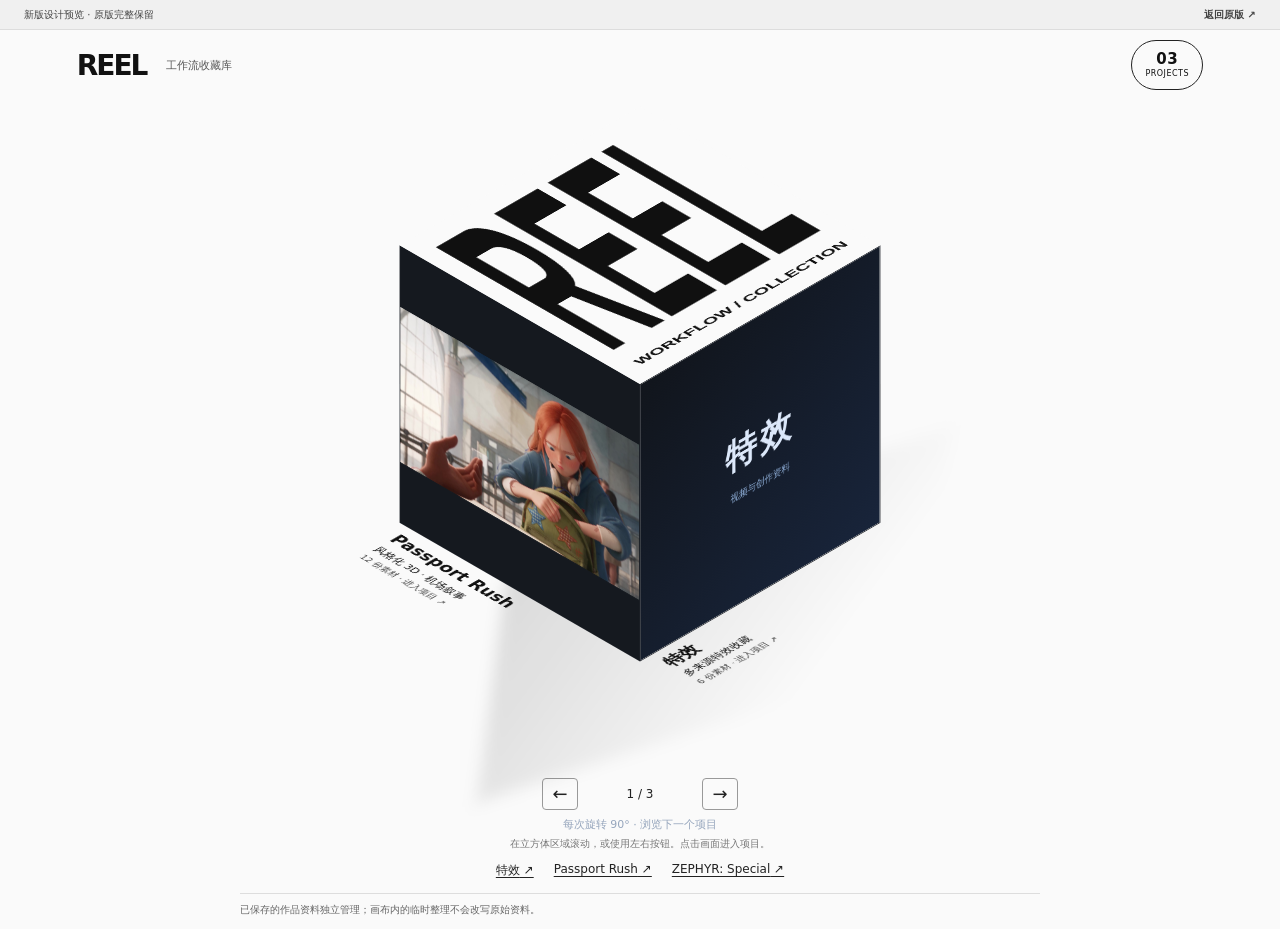
==== commit 521a7424: "Publish five original REEL effects cases with bilingual prompts; preserve existing projects" ====
--- a/preview/index.html
+++ b/preview/index.html
@@ -1,3 +1,3 @@
-<!doctype html><html lang="zh-CN"><head><meta charset="UTF-8"/><meta name="viewport" content="width=device-width, initial-scale=1.0"/><meta name="theme-color" content="#11151c"/><meta name="description" content="REEL黑蓝工作区功能预览；Passport Rush 与 ZEPHYR 独立项目，完整视频、参考图与中英提示词。原版保留。"/><title>REEL · 新版设计预览</title><link rel="icon" href="./favicon.svg" type="image/svg+xml"/>  <script type="module" crossorigin src="./assets/index-CdY5klyv.js"></script>
+<!doctype html><html lang="zh-CN"><head><meta charset="UTF-8"/><meta name="viewport" content="width=device-width, initial-scale=1.0"/><meta name="theme-color" content="#11151c"/><meta name="description" content="REEL黑蓝工作区功能预览；Passport Rush 与 ZEPHYR 独立项目，完整视频、参考图与中英提示词。原版保留。"/><title>REEL · 新版设计预览</title><link rel="icon" href="./favicon.svg" type="image/svg+xml"/>  <script type="module" crossorigin src="./assets/index-YZQyS2T2.js"></script>
   <link rel="stylesheet" crossorigin href="./assets/index-B5h0G3I7.css">
 </head><body><div id="root"></div><noscript>REEL画布需要 JavaScript。此页面为公开静态预览，不提供上传或保存。</noscript></body></html>
